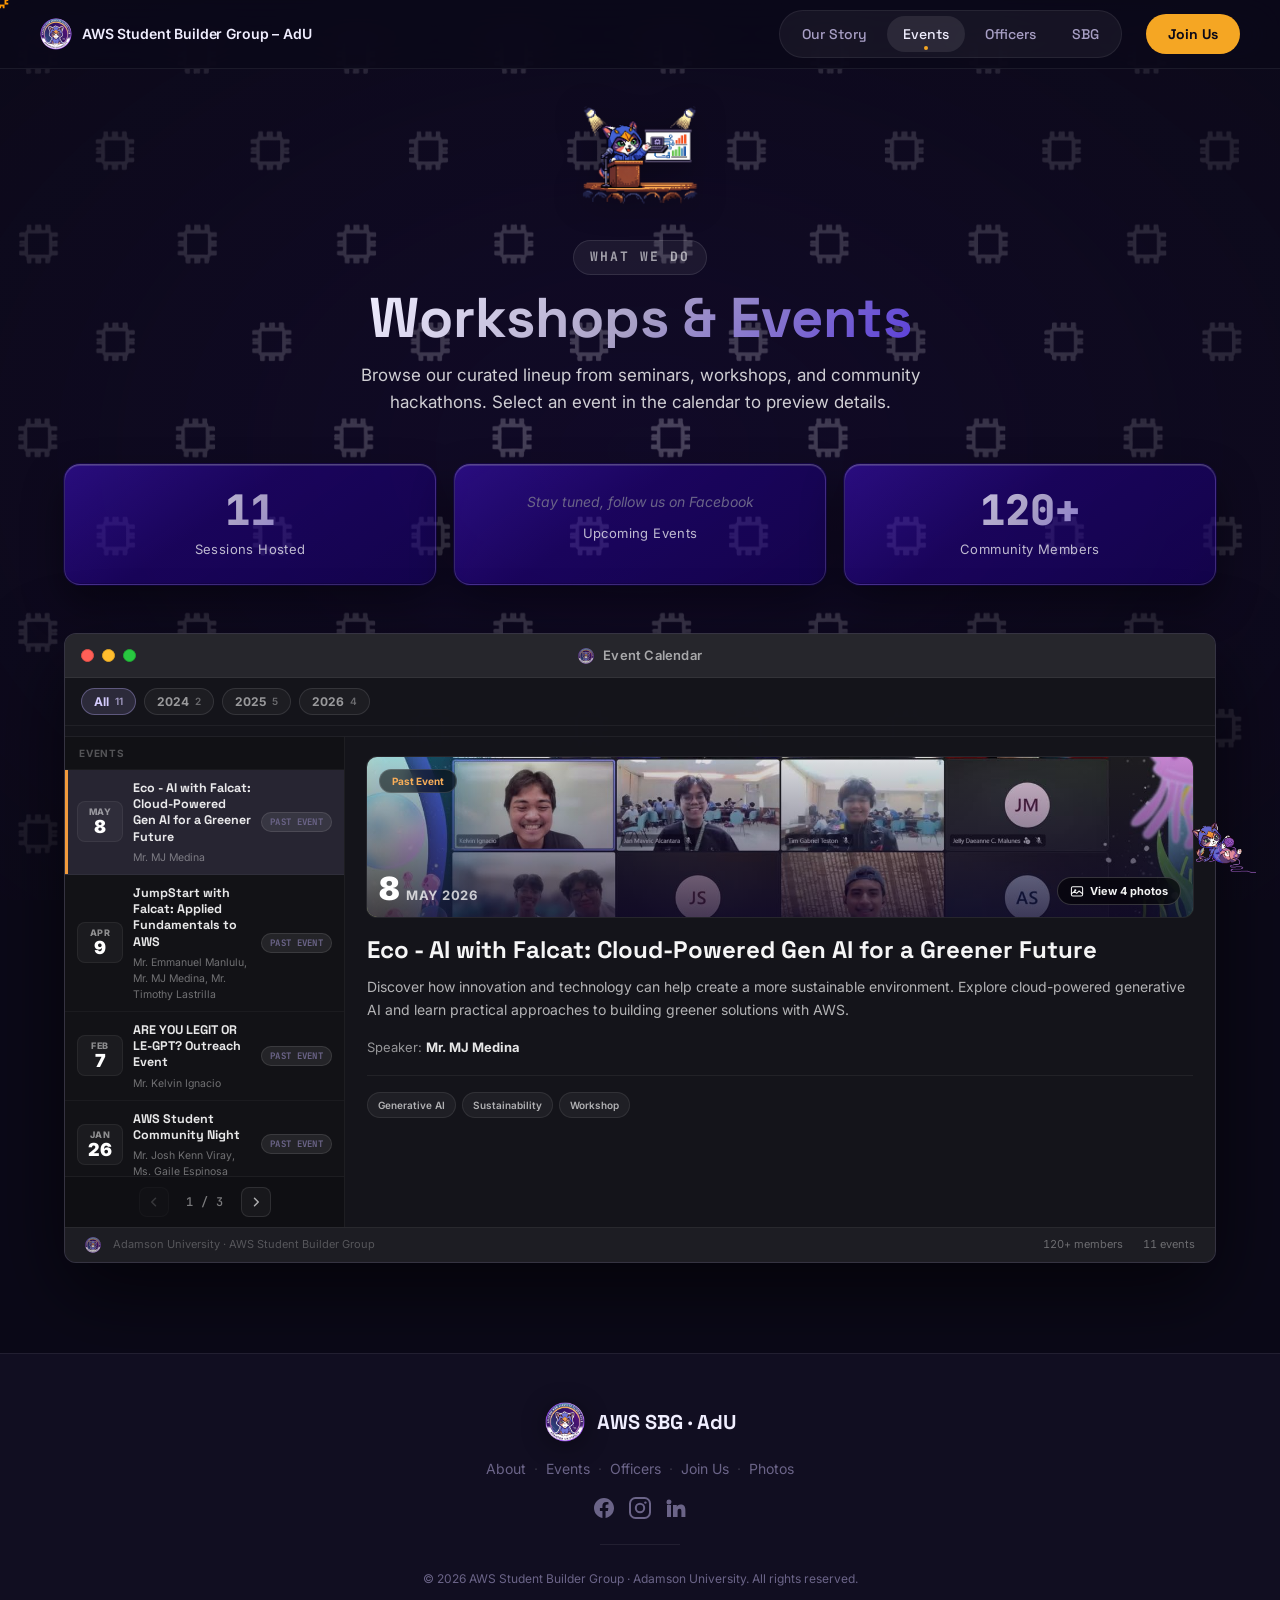
==== events.html @ aee211f9 "added carousel photos" ====
﻿<!DOCTYPE html>
<html lang="en">
<head>
    <meta charset="UTF-8" />
    <meta name="viewport" content="width=device-width, initial-scale=1.0, user-scalable=yes" />
    <title>All Events · AWS Student Builder Group · Adamson University</title>
    <link rel="icon" type="image/png" href="img/awscatlogo.png" />
    <link rel="preconnect" href="https://fonts.cdnfonts.com" crossorigin />
    <link rel="stylesheet" href="https://fonts.cdnfonts.com/css/amazon-ember" />
    <link rel="preconnect" href="https://fonts.googleapis.com" />
    <link rel="preconnect" href="https://fonts.gstatic.com" crossorigin />
    <link rel="stylesheet" href="https://fonts.googleapis.com/css2?family=Space+Grotesk:wght@400;500;600;700&family=Inter:wght@400;500;600&family=JetBrains+Mono:wght@400;500&display=swap" />

    <link rel="stylesheet" href="css/design-tokens.css" />
    <link rel="stylesheet" href="css/base.css" />
    <link rel="stylesheet" href="css/navbar.css" />
    <link rel="stylesheet" href="css/desktop-adaptive.css" />
    <link rel="stylesheet" href="css/mobile-layout.css" />
    <link rel="stylesheet" href="css/pages/events.css" />
    <link rel="stylesheet" href="css/responsive.css" />
</head>
<body>
    <div class="custom-cursor-glow" id="custom-cursor-glow" aria-hidden="true"></div>
    <div class="custom-cursor" id="custom-cursor" aria-hidden="true"></div>

    <!-- NAVBAR -->
    <header class="site-navbar" aria-label="Site navigation">
        <div class="navbar-inner">
            <a class="navbar-brand-pill" href="index.html" aria-label="Go to home page">
                <img src="img/awscatlogo.png" alt="AWS Cat Logo" class="navbar-brand-logo" fetchpriority="high" decoding="async" width="512" height="512" />
                <span class="navbar-brand-name"><span class="brand-full">AWS Student Builder Group – AdU</span><span class="brand-short">AWS SBG · AdU</span></span>
            </a>

            <div class="navbar-right">
                <nav class="navbar-nav-pill" aria-label="Main navigation">
                    <a class="navbar-link" href="org-history.html">Our Story</a>
                    <a class="navbar-link active" href="events.html">Events</a>
                    <a class="navbar-link" href="officers.html">Officers</a>
                    <a class="navbar-link" href="sbg.html">SBG</a>
                </nav>
                <a class="navbar-cta" href="join.html">Join Us</a>
            </div>

            <button class="navbar-hamburger" type="button" aria-label="Open navigation menu" aria-expanded="false">
                <span class="navbar-hamburger-line"></span>
                <span class="navbar-hamburger-line"></span>
                <span class="navbar-hamburger-line"></span>
            </button>
        </div>

        <div class="navbar-mobile-menu" aria-hidden="true">
            <nav class="navbar-mobile-links" aria-label="Mobile navigation">
                <a class="navbar-mobile-cta" href="join.html">Join Us</a>
                <a class="navbar-mobile-link" href="org-history.html">Our Story</a>
                <a class="navbar-mobile-link" href="events.html">Events</a>
                <a class="navbar-mobile-link" href="officers.html">Officers</a>
                <a class="navbar-mobile-link" href="sbg.html">SBG</a>
            </nav>
        </div>
    </header>

    <!-- PAGE CONTENT -->
    <main class="events-page">

        <header class="events-header">
            <img src="img/awscat4.png" alt="" class="page-hero-logo" loading="lazy" decoding="async" />
            <div>
                <span class="events-label">What We Do</span>
            </div>
            <h1>Workshops &amp; Events</h1>
            <p class="events-subtitle">Browse our curated lineup from seminars, workshops, and community hackathons. Select an event in the calendar to preview details.</p>
        </header>

        <div class="ev-stats">
            <div class="ev-stat">
                <div class="ev-stat-num">11</div>
                <div class="ev-stat-label">Sessions Hosted</div>
            </div>
            <div class="ev-stat ev-stat--cta">
                <a href="https://www.facebook.com/awsccadamsonuniversity" target="_blank" rel="noopener noreferrer" class="ev-stat-follow">Stay tuned, follow us on Facebook</a>
                <div class="ev-stat-label">Upcoming Events</div>
            </div>
            <div class="ev-stat">
                <div class="ev-stat-num">120+</div>
                <div class="ev-stat-label">Community Members</div>
            </div>
        </div>

        <div class="ev-finder-wrap">
            <div class="ev-finder-window">
                <div class="ev-finder-titlebar">
                    <div class="ev-finder-controls">
                        <span class="ev-finder-control red" aria-hidden="true"></span>
                        <span class="ev-finder-control yellow" aria-hidden="true"></span>
                        <span class="ev-finder-control green" aria-hidden="true"></span>
                    </div>
                    <div class="ev-finder-title">
                        <span class="ev-finder-title-icon" aria-hidden="true"></span>
                        Event Calendar
                    </div>
                    <div class="ev-finder-controls" aria-hidden="true" style="visibility:hidden">
                        <span class="ev-finder-control red"></span>
                        <span class="ev-finder-control yellow"></span>
                        <span class="ev-finder-control green"></span>
                    </div>
                </div>

                <div class="ev-finder-body">
                    <div class="ev-finder-main">
                        <div class="ev-year-strip" id="ev-year-strip" role="tablist" aria-label="Years"></div>

                        <div class="ev-month-strip" id="ev-month-strip" role="tablist" aria-label="Months"></div>

                        <div class="ev-split">
                            <div class="ev-list-panel">
                                <div class="ev-list-header">Events</div>
                                <div id="ev-list"></div>
                                <div id="ev-pagination"></div>
                            </div>
                            <div class="ev-preview-panel" id="ev-preview" aria-live="polite"></div>
                        </div>
                    </div>
                </div>

                <div class="ev-finder-footer">
                    <span><span class="ev-finder-title-icon" aria-hidden="true"></span>Adamson University · AWS Student Builder Group</span>
                    <div class="ev-finder-footer-items">
                        <span>120+ members</span>
                        <span data-finder-footer-events>11 events</span>
                    </div>
                </div>
            </div>
        </div>
    </main>

    <footer class="site-footer" aria-label="Site footer">
        <div class="site-footer-inner">
            <div class="site-footer-columns">
                <div class="site-footer-brand">
                    <img src="img/awscatlogo.png" alt="AWS Cat Logo" class="site-footer-logo" loading="lazy" decoding="async" />
                    <span class="site-footer-brand-name">AWS SBG · AdU</span>
                </div>
                <nav class="site-footer-nav" aria-label="Footer navigation">
                    <a href="index.html">About</a>
                    <span class="site-footer-nav-dot">·</span>
                    <a href="events.html">Events</a>
                    <span class="site-footer-nav-dot">·</span>
                    <a href="officers.html">Officers</a>
                    <span class="site-footer-nav-dot">·</span>
                    <a href="join.html">Join Us</a>
                    <span class="site-footer-nav-dot">·</span>
                    <a href="https://www.facebook.com/awsccadamsonuniversity/photos" target="_blank" rel="noopener noreferrer">Photos</a>
                </nav>
                <div class="site-footer-socials">
                    <a href="https://www.facebook.com/awsccadamsonuniversity" target="_blank" rel="noopener noreferrer" aria-label="Facebook">
                        <svg viewBox="0 0 24 24" width="32" height="32" fill="currentColor" aria-hidden="true"><path d="M22 12.06C22 6.5 17.52 2 12 2S2 6.5 2 12.06c0 5 3.66 9.15 8.44 9.94v-7.03H7.9v-2.9h2.54V9.85c0-2.51 1.49-3.9 3.78-3.9 1.09 0 2.24.2 2.24.2v2.46h-1.26c-1.24 0-1.63.77-1.63 1.56v1.88h2.78l-.44 2.9h-2.34V22c4.78-.79 8.44-4.94 8.44-9.94z"/></svg>
                    </a>
                    <a href="https://www.instagram.com/awscc_adu/" target="_blank" rel="noopener noreferrer" aria-label="Instagram">
                        <svg viewBox="0 0 24 24" width="32" height="32" fill="none" stroke="currentColor" stroke-width="2" aria-hidden="true"><rect x="2" y="2" width="20" height="20" rx="5.5"/><circle cx="12" cy="12" r="4.2"/><circle cx="17.4" cy="6.6" r="1.2" fill="currentColor" stroke="none"/></svg>
                    </a>
                    <a href="https://www.linkedin.com/company/aws-cloud-clubs-adamson-university/" target="_blank" rel="noopener noreferrer" aria-label="LinkedIn">
                        <svg viewBox="0 0 24 24" width="32" height="32" fill="currentColor" aria-hidden="true"><path d="M4.98 3.5a2.5 2.5 0 11-.02 5 2.5 2.5 0 01.02-5zM3 9h4v12H3zM9 9h3.8v1.64h.05c.53-1 1.83-2.06 3.77-2.06 4.03 0 4.78 2.65 4.78 6.1V21h-4v-5.3c0-1.26-.02-2.9-1.77-2.9-1.77 0-2.04 1.38-2.04 2.8V21H9z"/></svg>
                    </a>
                </div>
            </div>
            <div class="site-footer-divider"></div>
            <p class="site-footer-copy">© 2026 AWS Student Builder Group · Adamson University. All rights reserved.</p>
        </div>
    </footer>

    <img src="img/awscat1.png" alt="AWS Cat Sticker" class="sticker" loading="lazy" decoding="async" />

    <div class="ev-gallery-modal" id="ev-gallery-modal" hidden aria-hidden="true" role="dialog" aria-modal="true" aria-labelledby="ev-gallery-modal-title">
        <div class="ev-gallery-backdrop" data-ev-gallery-close></div>
        <div class="ev-gallery-inner">
            <button type="button" class="ev-gallery-back" data-ev-gallery-close>
                <span class="arrow">←</span>
                Back to events
            </button>
            <div class="ev-gallery-window">
                <div class="ev-finder-titlebar ev-gallery-titlebar">
                    <div class="ev-finder-controls">
                        <button type="button" class="ev-finder-control red" data-ev-gallery-close aria-label="Close gallery"></button>
                        <span class="ev-finder-control yellow" aria-hidden="true"></span>
                        <span class="ev-finder-control green" aria-hidden="true"></span>
                    </div>
                    <div class="ev-finder-title" id="ev-gallery-modal-title">
                        <span class="ev-finder-title-icon" aria-hidden="true"></span>
                        Event Gallery
                    </div>
                    <div class="ev-gallery-titlebar-spacer" aria-hidden="true"></div>
                </div>
                <div class="ev-gallery-body">
                    <div class="ev-gallery-view">
                        <img id="ev-gallery-image" src="" alt="" />
                        <span class="ev-gallery-counter" id="ev-gallery-counter" aria-live="polite">1 / 4</span>
                    </div>
                    <div class="ev-gallery-bar" aria-label="Event photo gallery">
                        <button type="button" class="ev-gallery-btn ev-gallery-prev" aria-label="Previous image">
                            <svg viewBox="0 0 16 16" aria-hidden="true"><path d="M10 3L5 8l5 5" fill="none" stroke="currentColor" stroke-width="1.8" stroke-linecap="round" stroke-linejoin="round"/></svg>
                        </button>
                        <div class="ev-gallery-thumbs" id="ev-gallery-thumbs"></div>
                        <button type="button" class="ev-gallery-btn ev-gallery-next" aria-label="Next image">
                            <svg viewBox="0 0 16 16" aria-hidden="true"><path d="M6 3l5 5-5 5" fill="none" stroke="currentColor" stroke-width="1.8" stroke-linecap="round" stroke-linejoin="round"/></svg>
                        </button>
                    </div>
                </div>
                <div class="ev-finder-footer ev-gallery-footer">
                    <span><span class="ev-finder-title-icon" aria-hidden="true"></span>Adamson University · AWS Student Builder Group</span>
                    <div class="ev-finder-footer-items">
                        <span>120+ members</span>
                        <span data-finder-footer-events>11 events</span>
                    </div>
                </div>
            </div>
        </div>
    </div>

    <script src="js/navbar.js" defer></script>
    <script src="js/custom-cursor.js" defer></script>
    <script src="js/events-data.js" defer></script>
    <script src="js/pages/events.js" defer></script>
    <script src="js/footer-socials.js" defer></script>
</body>
</html>
---- css/design-tokens.css ----
/* ============================================================
   AWS SBG AdU — Design Tokens (v2)
   All visual decisions flow from these variables.
   No ad-hoc values anywhere in the codebase.
   ============================================================ */

:root {
    /* Colors */
    --color-bg-deep: #0B0918;
    --color-bg-dark: #110E21;
    --color-bg-surface: #1A1535;
    --color-bg-elevated: #241D45;
    --color-brand-purple: #5B3FD9;
    --color-accent-orange: #F5A623;
    --color-accent-glow: rgba(91, 63, 217, 0.15);
    --color-text-primary: #F0EEFF;
    --color-text-secondary: #A89FC5;
    --color-text-muted: #6B6488;
    --color-border-subtle: rgba(255, 255, 255, 0.07);
    --color-border-active: rgba(255, 255, 255, 0.15);

    /* Typography */
    --font-display: 'Space Grotesk', sans-serif;
    --font-body: 'Inter', sans-serif;
    --font-mono: 'JetBrains Mono', monospace;

    /* Type scale */
    --text-xs: clamp(11px, 1vw, 12px);
    --text-sm: clamp(13px, 1.2vw, 14px);
    --text-base: clamp(14px, 1.5vw, 16px);
    --text-lg: clamp(16px, 2vw, 20px);
    --text-xl: clamp(20px, 2.5vw, 28px);
    --text-2xl: clamp(28px, 3.5vw, 40px);
    --text-3xl: clamp(36px, 4.5vw, 56px);
    --text-hero: clamp(32px, 5vw, 64px);

    /* Spacing (4px base) */
    --space-xs: 4px;
    --space-sm: 8px;
    --space-md: 16px;
    --space-lg: 24px;
    --space-xl: 40px;
    --space-2xl: 64px;
    --space-3xl: 96px;

    /* Border radius */
    --radius-sm: 8px;
    --radius-md: 12px;
    --radius-lg: 20px;
    --radius-pill: 999px;

    /* Legacy compatibility aliases */
    --bg-gradient: linear-gradient(180deg, #0B0918 0%, #110E21 40%, #0B0918 100%);
    --accent-gradient: linear-gradient(135deg, #F0EEFF 0%, #A89FC5 50%, #5B3FD9 100%);
    --aws-orange: #F5A623;
    --aws-orange-hover: #FFB83F;
    --font-sans: var(--font-body);
    --font-heading: var(--font-display);

    /* Layout */
    --page-padding: clamp(20px, 5vw, 80px);
    --content-max: 1400px;
    --ui-scale: 1;

    /* Section padding */
    --section-pad-v: var(--space-3xl);
    --section-pad-h: 80px;
}

@media (max-width: 1024px) {
    :root {
        --section-pad-v: var(--space-2xl);
        --section-pad-h: 40px;
        --ui-scale: 1;
    }
}

@media (max-width: 767px) {
    :root {
        --section-pad-v: 48px;
        --section-pad-h: 20px;
    }
}
---- css/base.css ----
/* ============================================================
   AWS SBG AdU — Base styles & shared chrome (all pages)
   Font loaded via <link> in HTML (non-blocking).
   ============================================================ */

*, *::before, *::after {
    margin: 0;
    padding: 0;
    box-sizing: border-box;
}

html {
    min-height: 100%;
    background: var(--bg-gradient);
    background-repeat: no-repeat;
}

body {
    font-family: var(--font-sans);
    color: #ffffff;
    background: transparent;
    position: relative;
    min-height: 100vh;
    font-size: var(--text-base);
    line-height: 1.5;
}

/* Custom cursor */
body.custom-cursor-active,
body.custom-cursor-active * {
    cursor: none !important;
}

.custom-cursor-glow {
    position: fixed;
    top: 0;
    left: 0;
    width: calc(34px * var(--ui-scale));
    height: calc(34px * var(--ui-scale));
    pointer-events: none;
    z-index: 99998;
    border-radius: 50%;
    background: radial-gradient(circle, var(--glow-light) 0%, var(--glow-purple) 40%, var(--glow-deep) 62%, transparent 70%);
    filter: blur(6px);
    opacity: 0.8;
    transform: translate(-50%, -50%);
    will-change: transform;
}

.custom-cursor {
    position: fixed;
    top: 0;
    left: 0;
    width: calc(20px * var(--ui-scale));
    height: calc(20px * var(--ui-scale));
    pointer-events: none;
    z-index: 99999;
    background: url("../img/cursor.png") center / contain no-repeat;
    transform: translate(-50%, -50%);
    will-change: transform;
}

@media (pointer: coarse) and (hover: none) {
    .custom-cursor,
    .custom-cursor-glow {
        display: none;
    }
}

/* Phones, tablets (incl. iPad): no hero card cursor-tilt */
@media (hover: none), (pointer: coarse) {
    .home-page #section1-tilt-card {
        transform: none !important;
        transition: none !important;
    }
}

.touch-primary-device .home-page #section1-tilt-card {
    transform: none !important;
    transition: none !important;
}

@media (prefers-reduced-motion: reduce) {
    .home-page #section1-tilt-card {
        transform: none !important;
        transition: none !important;
    }
}

/* Shared animations */
@keyframes fadeInUp {
    from { opacity: 0; transform: translateY(30px); }
    to { opacity: 1; transform: translateY(0); }
}

@keyframes float {
    0%, 100% { transform: translateY(0); }
    50% { transform: translateY(-15px); }
}

@keyframes pulseGlow {
    0%, 100% {
        box-shadow: 0 30px 80px rgba(0, 0, 0, 0.6), 0 0 0 1px rgba(255, 255, 255, 0.05) inset, 0 0 20px rgba(187, 175, 253, 0.08);
    }
    50% {
        box-shadow: 0 30px 80px rgba(0, 0, 0, 0.6), 0 0 0 1px rgba(255, 255, 255, 0.05) inset, 0 0 40px rgba(187, 175, 253, 0.15);
    }
}

.sticker {
    position: fixed;
    bottom: calc(30px * var(--ui-scale));
    right: calc(30px * var(--ui-scale));
    width: calc(120px * var(--ui-scale));
    height: auto;
    z-index: 999;
    animation: float 3s ease-in-out infinite;
    pointer-events: none;
}

/* ============================================================
   Header — now handled by css/navbar.css
   Legacy class kept for subpage back-button offset.
   ============================================================ */
.site-header {
    display: none;
}

/* Subpage shared patterns */
.page-back,
.events-back {
    display: inline-flex;
    align-items: center;
    gap: 8px;
    color: rgba(255, 255, 255, 0.7);
    text-decoration: none;
    font-size: var(--text-sm);
    font-weight: 600;
    padding: calc(8px * var(--ui-scale)) calc(18px * var(--ui-scale));
    border-radius: 100px;
    border: 1px solid rgba(255, 255, 255, 0.15);
    background: rgba(255, 255, 255, 0.06);
    backdrop-filter: blur(16px);
    -webkit-backdrop-filter: blur(16px);
    transition: transform 0.25s ease, background 0.25s ease, border-color 0.25s ease;
    margin-bottom: calc(28px * var(--ui-scale));
}

.page-back:hover,
.events-back:hover {
    background: rgba(255, 255, 255, 0.14);
    border-color: rgba(255, 255, 255, 0.4);
    transform: translateY(-2px);
}

.page-back .arrow,
.events-back .arrow {
    transition: transform 0.25s ease;
}

.page-back:hover .arrow,
.events-back:hover .arrow {
    transform: translateX(-4px);
}

.page-label {
    display: inline-block;
    font-size: var(--text-xs);
    font-weight: 700;
    letter-spacing: 2px;
    text-transform: uppercase;
    color: rgba(255, 255, 255, 0.6);
    margin-bottom: var(--space-md);
    padding: 6px 16px;
    background: rgba(255, 255, 255, 0.06);
    border-radius: 100px;
    border: 1px solid rgba(255, 255, 255, 0.1);
}

.join-page,
.sbg-page,
.events-page,
.of-page,
.oh-page {
    position: relative;
    z-index: 1;
    padding: calc(40px * var(--ui-scale)) var(--page-padding) calc(40px * var(--ui-scale));
}

.join-hero,
.sbg-hero,
.events-header,
.of-hero,
.oh-hero {
    text-align: center;
    margin-bottom: calc(40px * var(--ui-scale));
    animation: fadeInUp 0.8s ease-out both;
    display: flex;
    flex-direction: column;
    align-items: center;
}

.page-hero-logo {
    width: calc(160px * var(--ui-scale));
    height: calc(160px * var(--ui-scale));
    border-radius: calc(28px * var(--ui-scale));
    object-fit: contain;
    filter: drop-shadow(0 8px 28px rgba(0, 0, 0, 0.5));
    margin: 0 auto calc(28px * var(--ui-scale));
    display: block;
}

.page-hero-logo--flat {
    border-radius: 0;
}

.join-hero h1,
.sbg-hero h1,
.events-header h1,
.of-hero h1,
.oh-hero h1 {
    font-size: var(--text-hero);
    font-weight: 800;
    line-height: 1.04;
    margin-bottom: var(--space-md);
    background: var(--accent-gradient);
    -webkit-background-clip: text;
    -webkit-text-fill-color: transparent;
    background-clip: text;
}

.join-hero p,
.sbg-hero p,
.events-header p,
.events-subtitle,
.of-hero p,
.oh-hero p {
    font-size: var(--text-subtitle);
    color: rgba(255, 255, 255, 0.8);
    line-height: 1.7;
    max-width: 680px;
    margin: 0 auto;
    text-align: center;
}

/* Site footer */
.site-footer {
    width: 100%;
    padding: 0;
    display: flex;
    flex-direction: column;
    align-items: stretch;
    position: relative;
    z-index: 2;
    isolation: isolate;
}

.site-footer-card {
    position: relative;
    width: 100%;
    background: #000000;
    border-top: 1px solid rgba(255, 255, 255, 0.1);
    box-shadow: none;
}

.site-footer-card::before {
    display: none;
}

.site-footer-main {
    position: relative;
    z-index: 1;
    width: 100%;
    max-width: var(--content-max);
    margin: 0 auto;
    padding: calc(48px * var(--ui-scale)) var(--page-padding) calc(32px * var(--ui-scale));
    text-align: center;
    display: flex;
    flex-direction: column;
    align-items: center;
    gap: calc(18px * var(--ui-scale));
}

.site-footer-logo-row {
    display: flex;
    align-items: center;
    gap: calc(16px * var(--ui-scale));
}

.site-footer-logo {
    width: calc(56px * var(--ui-scale));
    height: calc(56px * var(--ui-scale));
    border-radius: 12px;
    object-fit: contain;
    filter: drop-shadow(0 4px 12px rgba(0, 0, 0, 0.4));
    flex-shrink: 0;
}

.site-footer-titles {
    display: flex;
    flex-direction: column;
    align-items: flex-start;
    line-height: 1.15;
}

.site-footer-title {
    font-size: var(--text-xl);
    font-weight: 800;
    background: var(--accent-gradient);
    -webkit-background-clip: text;
    -webkit-text-fill-color: transparent;
    background-clip: text;
}

.site-footer-subtitle {
    font-size: var(--text-sm);
    font-weight: 600;
    color: rgba(255, 255, 255, 0.65);
    letter-spacing: 0.5px;
}

.site-footer-desc {
    max-width: 540px;
    margin: 0;
    font-size: var(--text-md);
    line-height: 1.7;
    color: rgba(255, 255, 255, 0.8);
}

.site-footer-socials {
    display: flex;
    gap: calc(14px * var(--ui-scale));
    margin-top: 4px;
}

.site-footer-social {
    width: calc(46px * var(--ui-scale));
    height: calc(46px * var(--ui-scale));
    border-radius: 50%;
    display: inline-flex;
    align-items: center;
    justify-content: center;
    color: #fff;
    background: var(--aws-orange);
    border: 1px solid rgba(242, 155, 60, 0.6);
    box-shadow: 0 6px 18px rgba(242, 155, 60, 0.3);
    transition: transform 0.25s ease, background 0.25s ease, box-shadow 0.25s ease;
    text-decoration: none;
}

button.site-footer-social {
    appearance: none;
    -webkit-appearance: none;
    font: inherit;
    cursor: pointer;
    padding: 0;
    margin: 0;
}

.site-footer-social:hover {
    transform: translateY(-3px);
    background: var(--aws-orange-hover);
    box-shadow: 0 0 22px rgba(242, 155, 60, 0.55);
}

.site-footer-social svg {
    width: calc(20px * var(--ui-scale));
    height: calc(20px * var(--ui-scale));
    display: block;
}

.site-footer-bottom {
    position: relative;
    z-index: 1;
    padding: calc(16px * var(--ui-scale)) var(--page-padding) calc(20px * var(--ui-scale));
    text-align: center;
    font-size: var(--text-xs);
    letter-spacing: 0.2px;
    color: rgba(255, 255, 255, 0.55);
    background: #000000;
}

.footer-copy-toast {
    position: fixed;
    bottom: calc(28px + env(safe-area-inset-bottom));
    left: 50%;
    z-index: 10010;
    transform: translateX(-50%) translateY(10px);
    padding: 12px 20px;
    border-radius: 12px;
    background: linear-gradient(180deg, rgba(38, 32, 58, 0.96) 0%, rgba(22, 16, 38, 0.96) 100%);
    backdrop-filter: blur(24px) saturate(180%);
    -webkit-backdrop-filter: blur(24px) saturate(180%);
    border: 1px solid rgba(255, 255, 255, 0.14);
    box-shadow: 0 16px 40px rgba(0, 0, 0, 0.45);
    color: #ffffff;
    font-size: var(--text-sm);
    font-weight: 600;
    letter-spacing: -0.01em;
    white-space: nowrap;
    opacity: 0;
    pointer-events: none;
    transition: opacity 0.24s ease, transform 0.24s cubic-bezier(0.25, 1, 0.5, 1);
}

.footer-copy-toast.is-visible {
    opacity: 1;
    transform: translateX(-50%) translateY(0);
}

/* Finder window footer — branding + community stats (one line) */
[class$="-finder-footer"],
.section3-footer {
    padding: 8px 20px;
    border-top: 1px solid rgba(255, 255, 255, 0.05);
    display: flex;
    flex-direction: row;
    align-items: center;
    justify-content: space-between;
    gap: 12px;
    flex-shrink: 0;
    flex-wrap: nowrap;
    font-size: 11px;
    color: rgba(255, 255, 255, 0.25);
    background: rgba(30, 30, 35, 0.9);
    min-height: 32px;
    font-family: var(--font-sans);
}

[class$="-finder-footer"] > span,
.section3-footer > span {
    display: flex;
    align-items: center;
    gap: 6px;
    flex-shrink: 1;
    min-width: 0;
}

[class$="-finder-footer-items"],
.section3-footer-items {
    display: flex;
    flex-wrap: nowrap;
    align-items: center;
    justify-content: flex-end;
    gap: 20px;
    flex-shrink: 0;
}

[class$="-finder-footer-items"] span,
.section3-footer-items span {
    display: inline-flex;
    align-items: center;
    white-space: nowrap;
    color: rgba(255, 255, 255, 0.35);
    font-variant-numeric: tabular-nums;
}
---- css/navbar.css ----
/* ============================================================
   AWS SBG AdU — Navbar v3
   Pill-based sticky bar. Brand pill left, nav pill + CTA right.
   Responsive: tablet hides nav pill, mobile hides CTA too.
   ============================================================ */

/* ---------- Base bar ---------- */
.site-navbar {
    position: fixed;
    top: 0;
    left: 0;
    right: 0;
    z-index: 100;
    background: rgba(11, 9, 24, 0.88);
    backdrop-filter: blur(20px) saturate(150%);
    -webkit-backdrop-filter: blur(20px) saturate(150%);
    border-bottom: 1px solid var(--color-border-subtle);
}

/* Homepage: same fixed behavior */
.home-page .site-navbar {
    position: fixed;
}

.navbar-inner {
    display: flex;
    align-items: center;
    justify-content: space-between;
    padding: 10px 40px;
    max-width: 1400px;
    margin: 0 auto;
}

/* ---------- LEFT: Brand (clean, no pill) ---------- */
.navbar-brand-pill {
    display: flex;
    align-items: center;
    gap: 10px;
    padding: 0;
    background: none;
    border: none;
    border-radius: 0;
    text-decoration: none;
    color: var(--color-text-primary);
    flex-shrink: 0;
    transition: opacity 0.2s ease;
}

.navbar-brand-pill:hover {
    opacity: 0.8;
}

.navbar-brand-logo {
    width: 32px;
    height: 32px;
    border-radius: 50%;
    object-fit: cover;
    flex-shrink: 0;
}

.navbar-brand-name {
    font-family: var(--font-display);
    font-size: var(--text-sm);
    font-weight: 600;
    color: var(--color-text-primary);
    white-space: nowrap;
    letter-spacing: -0.01em;
}

/* Short brand name — hidden by default, shown on tablet */
.navbar-brand-name .brand-short {
    display: none;
}
.navbar-brand-name .brand-full {
    display: inline;
}

/* ---------- RIGHT: Nav group ---------- */
.navbar-right {
    display: flex;
    align-items: center;
    gap: 12px;
}

/* Nav links pill container */
.navbar-nav-pill {
    display: flex;
    align-items: center;
    gap: 4px;
    padding: 5px 6px;
    background: rgba(255, 255, 255, 0.05);
    border: 1px solid var(--color-border-subtle);
    border-radius: var(--radius-pill);
}

/* Link wrappers */
.navbar-link-wrap {
    position: relative;
    display: flex;
    align-items: center;
}

.navbar-link {
    font-family: var(--font-display);
    font-size: var(--text-sm);
    font-weight: 500;
    color: var(--color-text-secondary);
    text-decoration: none;
    padding: 7px 16px;
    border-radius: var(--radius-pill);
    position: relative;
    transition: color 0.2s ease, background 0.2s ease;
    white-space: nowrap;
}

.navbar-link:hover {
    color: var(--color-text-primary);
}

/* Active state */
.navbar-link.active {
    color: var(--color-text-primary);
    background: rgba(255, 255, 255, 0.09);
}

.navbar-link.active::after {
    content: '';
    position: absolute;
    bottom: 2px;
    left: 50%;
    transform: translateX(-50%);
    width: 4px;
    height: 4px;
    border-radius: 50%;
    background: var(--color-accent-orange);
}

/* ---------- CTA: Join Us ---------- */
.navbar-cta {
    font-family: var(--font-display);
    font-size: var(--text-sm);
    font-weight: 700;
    color: #0B0918;
    background: var(--color-accent-orange);
    padding: 9px 22px;
    border-radius: var(--radius-pill);
    text-decoration: none;
    white-space: nowrap;
    margin-left: 12px;
    transition: background 0.2s ease, transform 0.2s ease;
}

.navbar-cta:hover {
    background: #FFB83F;
    transform: scale(1.02);
}

.navbar-cta:active {
    transform: scale(0.98);
}

/* ---------- Dropdown menus ---------- */
.navbar-dropdown {
    position: absolute;
    top: calc(100% + 12px);
    left: 50%;
    transform: translateX(-50%) translateY(-6px) scale(0.96);
    transform-origin: top center;
    min-width: 180px;
    padding: 8px;
    background: rgba(15, 12, 30, 0.97);
    border: 1px solid var(--color-border-subtle);
    border-radius: var(--radius-md);
    box-shadow: 0 16px 40px rgba(0, 0, 0, 0.5);
    opacity: 0;
    pointer-events: none;
    transition: opacity 0.2s ease, transform 0.2s ease;
    z-index: 200;
}

.navbar-link-wrap:hover .navbar-dropdown,
.navbar-link-wrap.open .navbar-dropdown {
    opacity: 1;
    pointer-events: auto;
    transform: translateX(-50%) translateY(0) scale(1);
}

.navbar-dropdown-item {
    display: block;
    padding: 10px 14px;
    border-radius: var(--radius-sm);
    color: var(--color-text-secondary);
    font-family: var(--font-body);
    font-size: var(--text-sm);
    font-weight: 500;
    text-decoration: none;
    transition: background 0.2s ease, color 0.2s ease;
}

.navbar-dropdown-item:hover {
    background: var(--color-bg-elevated);
    color: var(--color-text-primary);
}

.navbar-dropdown-item.primary {
    color: var(--color-text-primary);
    font-weight: 600;
}

.navbar-dropdown-divider {
    height: 1px;
    margin: 4px 8px;
    background: var(--color-border-subtle);
}

/* ---------- Hamburger ---------- */
.navbar-hamburger {
    display: none;
    flex-direction: column;
    justify-content: center;
    align-items: center;
    gap: 4px;
    width: 44px;
    height: 44px;
    padding: 0;
    border: none;
    border-radius: var(--radius-sm);
    background: transparent;
    cursor: pointer;
    -webkit-tap-highlight-color: transparent;
    transition: background 0.2s ease;
}

.navbar-hamburger:hover {
    background: rgba(255, 255, 255, 0.06);
}

.navbar-hamburger-line {
    display: block;
    width: 20px;
    height: 2px;
    background: var(--color-text-primary);
    border-radius: 2px;
    transition: transform 0.3s ease, opacity 0.3s ease;
}

.navbar-hamburger[aria-expanded="true"] .navbar-hamburger-line:nth-child(1) {
    transform: translateY(6px) rotate(45deg);
}
.navbar-hamburger[aria-expanded="true"] .navbar-hamburger-line:nth-child(2) {
    opacity: 0;
}
.navbar-hamburger[aria-expanded="true"] .navbar-hamburger-line:nth-child(3) {
    transform: translateY(-6px) rotate(-45deg);
}

/* ---------- Mobile menu (dropdown panel) ---------- */
.navbar-mobile-menu {
    display: none;
    flex-direction: column;
    padding: 0;
    max-height: 0;
    overflow: hidden;
    transition: max-height 0.35s cubic-bezier(0.25, 1, 0.5, 1), padding 0.35s ease;
    visibility: hidden;
}

.navbar-mobile-menu.is-open {
    max-height: 500px;
    padding: 16px 24px;
    visibility: visible;
}

.navbar-mobile-links {
    display: flex;
    flex-direction: column;
    gap: 0;
}

.navbar-mobile-link {
    font-family: var(--font-display);
    font-size: var(--text-base);
    font-weight: 500;
    color: var(--color-text-secondary);
    text-decoration: none;
    padding: 0 16px;
    min-height: 48px;
    display: flex;
    align-items: center;
    border-bottom: 1px solid var(--color-border-subtle);
    transition: color 0.2s ease, background 0.2s ease;
}

.navbar-mobile-link:last-of-type {
    border-bottom: none;
}

.navbar-mobile-link:hover,
.navbar-mobile-link:active {
    background: var(--color-bg-elevated);
    color: var(--color-text-primary);
}

.navbar-mobile-cta {
    font-family: var(--font-display);
    font-size: var(--text-base);
    font-weight: 700;
    color: #0B0918;
    background: var(--color-accent-orange);
    text-align: center;
    padding: 14px 20px;
    border-radius: var(--radius-sm);
    text-decoration: none;
    margin-bottom: 8px;
    transition: background 0.2s ease;
    min-height: 48px;
    display: flex;
    align-items: center;
    justify-content: center;
}

.navbar-mobile-cta:hover {
    background: #FFB83F;
}

/* ═══════════════════════════════════════
   TABLET (768px – 1024px)
   ═══════════════════════════════════════ */
@media (min-width: 768px) and (max-width: 1024px) {
    .navbar-inner {
        padding: 10px 24px;
    }

    /* Brand: short name */
    .navbar-brand-name .brand-full {
        display: none;
    }
    .navbar-brand-name .brand-short {
        display: inline;
    }

    /* Hide nav pill */
    .navbar-nav-pill {
        display: none;
    }

    /* Show hamburger */
    .navbar-hamburger {
        display: flex;
    }

    /* Keep Join Us visible */
    .navbar-cta {
        margin-left: 0;
    }

    /* Show mobile menu */
    .navbar-mobile-menu {
        display: flex;
        background: rgba(11, 9, 24, 0.98);
    }
}

/* ═══════════════════════════════════════
   MOBILE (<768px)
   ═══════════════════════════════════════ */
@media (max-width: 767px) {
    .navbar-inner {
        padding: 10px 20px;
    }

    /* Brand: short name */
    .navbar-brand-name .brand-full {
        display: none;
    }
    .navbar-brand-name .brand-short {
        display: inline;
    }
    .navbar-brand-name {
        font-size: 12px;
    }

    /* Hide nav pill and CTA */
    .navbar-nav-pill {
        display: none;
    }
    .navbar-cta {
        display: none;
    }

    /* Hamburger only */
    .navbar-hamburger {
        display: flex;
    }

    /* Mobile menu with Join Us as first item */
    .navbar-mobile-menu {
        display: flex;
        background: rgba(11, 9, 24, 0.98);
    }

    .navbar-mobile-cta {
        order: -1;
        width: 100%;
    }
}
---- css/desktop-adaptive.css ----
/* ============================================================
   AWS SBG AdU — Desktop & tablet adaptive layout
   ============================================================ */

/* Tablet */
@media (max-width: 1024px) {
    .join-page,
    .sbg-page,
    .events-page,
    .of-page,
    .oh-page {
        padding-top: calc(32px * var(--ui-scale));
    }
}

/* Home — index horizontal sections */
@media (max-width: 1024px) {
    .page-section {
        padding-left: var(--page-padding);
        padding-right: var(--page-padding);
    }

    .top-bar {
        left: var(--page-padding);
    }

    .section2 {
        padding: calc(56px * var(--ui-scale)) var(--page-padding) calc(16px * var(--ui-scale));
    }

    .section3-stage {
        padding: calc(60px * var(--ui-scale)) var(--page-padding) calc(30px * var(--ui-scale));
    }
}

@media (min-width: 1025px) {
    /* Scale index hero typography */
    .section1-content h1 {
        font-size: calc(var(--text-hero) * var(--ui-scale));
    }

    .section1-content p {
        font-size: calc(var(--text-subtitle) * var(--ui-scale));
    }

    .section3-stat-number {
        font-size: calc(36px * var(--ui-scale));
    }

    .section3-stat-label {
        font-size: calc(var(--text-sm) * var(--ui-scale));
    }

    /* Finder windows scale down on smaller desktops */
    .ev-finder-window,
    .oh-finder-window,
    .sbg-finder-window,
    .of-finder-window,
    .jf-finder-window,
    .section3-window {
        font-size: calc(14px * var(--ui-scale));
    }
}

/* Short viewports — keep home sections visible */
@media (max-height: 800px) and (min-width: 1025px) {
    .section2 {
        justify-content: flex-start;
        padding-top: calc(84px * var(--ui-scale));
        padding-bottom: calc(28px * var(--ui-scale));
        gap: calc(10px * var(--ui-scale));
    }

    .home-page .section2-header .section2-subtitle {
        margin-bottom: clamp(6px, 0.8vh, 12px);
    }

    .home-page .section2-events-grid {
        margin-top: clamp(24px, 3vh, 44px);
        gap: clamp(8px, 1vw, 12px);
    }

    .home-page .section2-event-card-image {
        flex: 1 1 auto;
        min-height: clamp(92px, 16vh, 155px);
        height: auto;
    }

    .home-page .section2-event-card-content {
        padding: clamp(8px, 0.9vh, 12px);
    }

    .home-page .section2-view-all-card {
        padding: clamp(8px, 1vh, 14px) clamp(10px, 1vw, 14px);
    }

    .home-page .section2-header h2 {
        font-size: clamp(1.375rem, 1rem + 1.6vw, 2rem);
    }

    .home-page .section2-header .section2-subtitle {
        font-size: clamp(0.75rem, 0.7rem + 0.25vw, 0.875rem);
    }

    .home-page .section2-event-card-title {
        font-size: clamp(0.8125rem, 0.74rem + 0.3vw, 0.9375rem);
    }

    .home-page .section2-event-card-desc {
        font-size: clamp(0.6875rem, 0.64rem + 0.2vw, 0.75rem);
    }
}

@media (max-height: 700px) and (min-width: 1025px) {
    .section1-content h1 {
        font-size: calc(clamp(1.5rem, 3vw, 2rem) * var(--ui-scale));
        margin-bottom: calc(12px * var(--ui-scale));
    }

    .home-page .section2-header h2 {
        font-size: clamp(1.25rem, 0.9rem + 1.4vw, 1.75rem);
    }

    .home-page .section2-header .section2-subtitle {
        font-size: clamp(0.6875rem, 0.64rem + 0.2vw, 0.8125rem);
    }

    .home-page .section2-event-card-title {
        font-size: clamp(0.75rem, 0.68rem + 0.25vw, 0.875rem);
    }

    .home-page .section2-event-card-desc {
        font-size: clamp(0.625rem, 0.58rem + 0.18vw, 0.6875rem);
    }

    .home-page .section2-event-card-speaker,
    .home-page .section2-event-card-link {
        font-size: clamp(0.625rem, 0.58rem + 0.15vw, 0.6875rem);
    }

    .home-page .section2-event-card-image {
        flex: 1 1 auto;
        min-height: clamp(76px, 13vh, 120px);
        height: auto;
    }

    .home-page .section2-view-all-card {
        padding: clamp(6px, 0.8vh, 10px) clamp(8px, 0.9vw, 12px);
    }

    .home-page .section2-view-all-card-btn {
        min-width: clamp(150px, 14vw, 170px);
        height: clamp(48px, 5.2vh, 56px);
        padding: clamp(12px, 1.2vh, 16px) clamp(24px, 2.5vw, 32px);
        font-size: clamp(0.875rem, 0.8rem + 0.2vw, 1rem);
        margin-top: clamp(14px, 1.8vh, 22px);
    }
}

/* Container-based card behavior */
.ev-preview-panel,
.section2-event-card,
.of-card,
.ev-stat,
.oh-stat {
    container-type: inline-size;
}

@container (max-width: 320px) {
    .section2-event-card-footer {
        flex-wrap: nowrap;
        justify-content: space-between;
        align-items: center;
    }

    .section2-event-card-speaker {
        font-size: 10px;
    }

    .section2-event-card-link {
        font-size: 11px;
    }
}

/* Prevent horizontal overflow on all pages */
html,
body {
    overflow-x: hidden;
}

body:not(.home-page) {
    overflow-x: hidden;
    overflow-y: auto;
}

/* Mobile menu elements never show on desktop/tablet */
@media (min-width: 1025px) and (hover: hover) and (pointer: fine) {
    .mnav-toggle,
    .mnav-sheet,
    .mnav-backdrop {
        display: none !important;
    }
}

/* Laptops & desktops: always run the Section 1 moving carousel */
@media (min-width: 1025px) {
    .home-page .section1-carousel-track {
        display: flex !important;
        animation: slideCarousel 6.5s linear infinite !important;
        animation-play-state: running !important;
        width: auto;
    }

    .home-page .section1-carousel-track {
        will-change: transform;
    }

    .home-page .section1-carousel-window {
        overflow: hidden;
        padding: 0 clamp(20px, 2.5vw, 38px);
    }

    .home-page .section1-carousel-slide {
        display: block !important;
        flex: 0 0 65%;
        min-width: min(400px, 38vw);
    }

    .home-page .section1-carousel-slide:first-child,
    .home-page .section1-carousel-slide:nth-child(4) {
        opacity: 0.5;
    }
}

/* ============================================================
   Section 1 hero — keep clear of the fixed nav and scale with
   viewport height so it never clashes on smaller laptops
   (e.g. Dell 7420 at 100%/125%).
   ============================================================ */
@media (min-width: 1025px) {
    .home-page .page-section.section1 {
        align-items: stretch;
        justify-content: flex-start;
        padding-top: clamp(112px, 13vh, 148px);
        padding-bottom: clamp(48px, 7vh, 80px);
        padding-left: clamp(48px, 5vw, 88px);
        padding-right: clamp(48px, 5vw, 88px);
        gap: clamp(20px, 3.5vw, 56px);
        box-sizing: border-box;
    }

    .home-page .section1-content {
        flex: 0 1 clamp(280px, 32vw, 520px);
        min-width: 0;
        max-width: clamp(300px, 32vw, 520px);
        text-align: left;
        align-self: center;
    }

    .home-page .section1-hero-logo {
        width: clamp(96px, 9vmin, 140px);
        height: clamp(96px, 9vmin, 140px);
        margin-bottom: clamp(16px, 2.5vh, 28px);
    }

    .home-page .section1-content h1 {
        margin-bottom: clamp(14px, 2vh, 20px);
    }

    .home-page .section1-content h1 .section1-title {
        font-size: clamp(1.75rem, 1rem + 1.5vw + 0.6vh, 3.25rem);
        align-items: flex-start;
    }

    .home-page .section1-content h1 .section1-title .section1-title-line1,
    .home-page .section1-content h1 .section1-title .section1-title-line2,
    .home-page .section1-content h1 .section1-title .section1-title-line3 {
        text-align: left;
    }

    .home-page .section1-lead {
        font-size: clamp(0.9375rem, 0.82rem + 0.35vw, 1.125rem);
        line-height: 1.6;
        margin-bottom: clamp(10px, 1.4vh, 16px);
    }

    .home-page .section1-motto {
        font-size: clamp(0.875rem, 0.78rem + 0.28vw, 1.0625rem);
        line-height: 1.55;
        margin-bottom: clamp(20px, 3vh, 32px);
    }

    .home-page .section1-btn {
        font-size: clamp(0.875rem, 0.8rem + 0.2vw, 1rem);
        min-width: clamp(150px, 14vw, 170px);
        height: clamp(48px, 5.2vh, 56px);
        padding: clamp(12px, 1.2vh, 16px) clamp(24px, 2.5vw, 32px);
    }

    .home-page .section1-card-wrapper {
        flex: 1 1 clamp(380px, 50vw, 960px);
        min-width: 0;
        max-width: none;
        padding-left: 0;
        padding-top: clamp(24px, 4vh, 48px);
        padding-bottom: clamp(24px, 4vh, 48px);
        display: flex;
        flex-direction: column;
        justify-content: flex-start;
        align-items: stretch;
        align-self: stretch;
        min-height: 0;
        height: 100%;
        box-sizing: border-box;
    }

    .home-page .section1-glass-card {
        width: 100%;
        max-width: min(960px, 100%);
        flex: 1 1 auto;
        min-height: 0;
        height: 100%;
        max-height: 100%;
    }

    .home-page .section1-card-media {
        flex: 1 1 auto;
        min-height: clamp(140px, 20vh, 220px);
        height: auto;
        width: calc(100% - clamp(24px, 2.5vw, 36px));
        margin: clamp(10px, 1.2vh, 14px) clamp(12px, 1.6vw, 18px) 0;
    }

    .home-page .section1-carousel-window,
    .home-page .section1-carousel-track,
    .home-page .section1-carousel-slide {
        height: 100%;
        min-height: 100%;
    }

    .home-page .section1-card-topbar,
    .home-page .section1-card-bottombar {
        flex-shrink: 0;
    }

    .home-page .section1-glass-card h2 {
        font-size: clamp(1rem, 0.85rem + 0.75vw, 1.5rem);
        padding: clamp(10px, 1.6vh, 18px) clamp(14px, 2vw, 24px) 0;
        flex-shrink: 0;
    }

    .home-page .section1-glass-card p {
        font-size: clamp(0.8125rem, 0.75rem + 0.25vw, 1.0625rem);
        padding: clamp(8px, 1vh, 12px) clamp(14px, 2vw, 24px) clamp(12px, 1.6vh, 16px);
        flex-shrink: 0;
    }

    .home-page .section1-carousel-slide {
        min-width: min(400px, 38vw);
    }
}

/* Home — section 2 fluid typography (scales with viewport width & height) */
@media (min-width: 1025px) {
    .home-page .section2-header .page-label {
        font-size: clamp(0.625rem, 0.54rem + 0.28vw, 0.75rem);
        margin-bottom: clamp(8px, 1.2vh, 12px);
    }

    .home-page .section2-header h2 {
        font-size: clamp(1.75rem, 1.05rem + 2vw + 0.45vh, 3.25rem);
        margin-bottom: clamp(6px, 1vh, 10px);
    }

    .home-page .section2-header .section2-subtitle {
        font-size: clamp(0.8125rem, 0.74rem + 0.38vw + 0.08vh, 1.0625rem);
    }

    .home-page .section2-event-card-content {
        padding: clamp(14px, 1.2vw + 0.6vh, 22px);
        gap: clamp(6px, 0.8vh, 10px);
        flex: 0 0 auto;
    }

    .home-page .section2-event-card-title {
        font-size: clamp(0.875rem, 0.78rem + 0.48vw, 1.125rem);
    }

    .home-page .section2-event-card-desc {
        font-size: clamp(0.6875rem, 0.64rem + 0.32vw, 0.8125rem);
    }

    .home-page .section2-event-card-speaker {
        font-size: clamp(0.625rem, 0.56rem + 0.22vw, 0.6875rem);
    }

    .home-page .section2-event-card-link {
        font-size: clamp(0.6875rem, 0.62rem + 0.28vw, 0.8125rem);
    }

    .home-page .section2-event-date-day {
        font-size: clamp(1rem, 0.88rem + 0.55vw, 1.375rem);
    }

    .home-page .section2-event-date-month {
        font-size: clamp(0.5rem, 0.46rem + 0.18vw, 0.625rem);
    }

    .home-page .section2-event-card-badge {
        font-size: clamp(0.5625rem, 0.5rem + 0.22vw, 0.6875rem);
        padding: clamp(4px, 0.5vh, 5px) clamp(10px, 1vw, 14px);
    }

    .home-page .section2-view-all-card-label {
        font-size: clamp(0.625rem, 0.55rem + 0.28vw, 0.6875rem);
    }

    .home-page .section2-view-all-card-title {
        font-size: clamp(1rem, 0.88rem + 0.65vw, 1.375rem);
    }

    .home-page .section2-view-all-card-desc {
        font-size: clamp(0.75rem, 0.68rem + 0.32vw, 0.875rem);
    }

    .home-page .section2-view-all-card-btn {
        min-width: clamp(150px, 14vw, 170px);
        height: clamp(48px, 5.2vh, 56px);
        padding: clamp(12px, 1.2vh, 16px) clamp(24px, 2.5vw, 32px);
        font-size: clamp(0.875rem, 0.8rem + 0.2vw, 1rem);
        margin-top: clamp(16px, 2vh, 24px);
    }
}

@media (min-width: 1025px) and (max-width: 1280px) {
    .home-page .section2-header h2 {
        font-size: clamp(1.5rem, 0.95rem + 2.4vw, 2.25rem);
    }

    .home-page .section2-event-card-title {
        font-size: clamp(0.8125rem, 0.74rem + 0.4vw, 1rem);
    }

    .home-page .section2-events-grid {
        gap: clamp(8px, 1vw, 14px);
    }

    .home-page .section2-event-card-image {
        flex: 1 1 auto;
        min-height: clamp(68px, 11vh, 130px);
        height: auto;
    }
}

/* Home — section 2 fills viewport (no internal scroll) */
@media (min-width: 1025px) {
    .home-page .page-section.section2 {
        height: 100vh;
        max-height: 100vh;
        overflow: hidden;
        justify-content: flex-start;
        padding-top: clamp(104px, 12vh, 136px);
        padding-bottom: clamp(52px, 7vh, 88px);
        padding-left: clamp(48px, 5vw, 88px);
        padding-right: clamp(48px, 5vw, 88px);
        gap: clamp(8px, 1.2vh, 14px);
    }

    .home-page .section2-header {
        flex-shrink: 0;
    }

    .home-page .section2-events-grid {
        flex: 0 1 auto;
        min-height: 0;
        max-height: min(70vh, 620px);
        margin-top: clamp(32px, 3.5vh, 52px);
        margin-bottom: clamp(16px, 2.5vh, 32px);
        gap: clamp(10px, 1.2vw, 18px);
        max-width: min(1160px, 93vw);
        grid-template-rows: minmax(0, 1fr);
        align-self: center;
    }

    .home-page .section2-event-card,
    .home-page .section2-view-all-card {
        min-height: 0;
        max-height: 100%;
        border-radius: clamp(12px, 1.1vw, 18px);
    }

    .home-page .section2-event-card-image {
        flex: 1 1 auto;
        min-height: clamp(132px, 22vh, 290px);
        height: auto;
    }

    .home-page .section2-event-card-content {
        flex: 0 0 auto;
    }

    .home-page .section2-event-card-badge {
        top: clamp(8px, 1vh, 12px);
        right: clamp(8px, 1vw, 12px);
    }

    .home-page .section2-event-date-box {
        padding: clamp(4px, 0.5vh, 6px) clamp(8px, 0.8vw, 12px);
        min-width: clamp(40px, 3.5vw, 48px);
        border-radius: clamp(8px, 0.8vw, 12px);
    }

    .home-page .section2-view-all-card {
        padding: clamp(10px, 1.2vh, 19px) clamp(11px, 1.15vw, 19px);
    }

    .home-page .section2-view-all-card-btn {
        min-width: clamp(150px, 14vw, 170px);
        height: clamp(48px, 5.2vh, 56px);
        padding: clamp(12px, 1.2vh, 16px) clamp(24px, 2.5vw, 32px);
        font-size: clamp(0.875rem, 0.8rem + 0.2vw, 1rem);
        margin-top: clamp(14px, 1.8vh, 22px);
    }
}

/* Shorter laptop screens (e.g. Dell 7420 at 100%/125%): shrink the hero so
   it never tucks under the fixed nav. */
@media (min-width: 1025px) and (max-height: 880px) {
    .home-page .page-section.section1 {
        padding-top: clamp(104px, 12vh, 124px);
        padding-bottom: clamp(36px, 5.5vh, 56px);
    }

    .home-page .section1-hero-logo {
        width: 92px;
        height: 92px;
        margin-bottom: 14px;
    }

    .home-page .section1-content h1 {
        margin-bottom: 12px;
    }

    .home-page .section1-content h1 .section1-title {
        font-size: clamp(1.5rem, 2.6vw, 2.1rem);
        line-height: 1.06;
    }

    .home-page .section1-lead {
        font-size: 0.95rem;
        line-height: 1.5;
        margin-bottom: 12px;
    }

    .home-page .section1-motto {
        font-size: 0.9rem;
        margin-bottom: 18px;
    }

    .home-page .section1-card-media {
        min-height: clamp(110px, 16vh, 160px);
    }

    .home-page .section1-card-wrapper {
        padding-top: clamp(16px, 3vh, 28px);
        padding-bottom: clamp(16px, 3vh, 28px);
    }

    .home-page .page-section.section2 {
        padding-top: clamp(96px, 11vh, 112px);
        padding-bottom: clamp(36px, 5vh, 56px);
        gap: clamp(6px, 1vh, 10px);
    }

    .home-page .section2-event-card-image {
        flex: 1 1 auto;
        min-height: clamp(112px, 18vh, 190px);
        height: auto;
    }

    .home-page .section2-events-grid {
        margin-top: clamp(18px, 2.2vh, 32px);
    }
}

@media (min-width: 1025px) and (max-height: 730px) {
    .home-page .page-section.section1 {
        padding-top: clamp(96px, 11vh, 112px);
        padding-bottom: clamp(28px, 4.5vh, 44px);
    }

    .home-page .section1-hero-logo {
        width: 72px;
        height: 72px;
        margin-bottom: 10px;
    }

    .home-page .section1-content h1 .section1-title {
        font-size: clamp(1.35rem, 2.1vw, 1.75rem);
    }

    .home-page .section1-lead {
        font-size: 0.9rem;
        margin-bottom: 10px;
    }

    .home-page .section1-motto {
        font-size: 0.85rem;
        margin-bottom: 14px;
    }

    .home-page .section1-card-media {
        min-height: clamp(96px, 14vh, 140px);
    }

    .home-page .section1-card-wrapper {
        padding-top: clamp(12px, 2.5vh, 20px);
        padding-bottom: clamp(12px, 2.5vh, 20px);
    }

    .home-page .section2-event-card-image {
        flex: 1 1 auto;
        min-height: clamp(76px, 13vh, 120px);
        height: auto;
    }

    .home-page .section2-view-all-card {
        padding: clamp(6px, 0.8vh, 10px) clamp(8px, 0.9vw, 12px);
    }
}

/* Narrow desktop widths: prevent the hero text from crowding the card */
@media (min-width: 1025px) and (max-width: 1100px) {
    .home-page .section1-content {
        max-width: clamp(280px, 42vw, 460px);
    }
}

/* ============================================================
   Laptop (1025px – 1279px)
   ============================================================ */
@media (min-width: 1025px) and (max-width: 1279px) {
    .home-page .section1-content {
        max-width: clamp(300px, 34vw, 460px);
        flex-basis: clamp(300px, 34vw, 460px);
    }

    .home-page .section1-glass-card {
        max-width: min(820px, 100%);
    }
}

/* ============================================================
   Large desktop — bigger community hub card
   ============================================================ */
@media (min-width: 1440px) {
    .home-page .page-section.section1 {
        padding-left: clamp(72px, 5vw, 120px);
        padding-right: clamp(72px, 5vw, 120px);
        gap: clamp(36px, 4vw, 80px);
    }

    .home-page .section1-content {
        flex: 0 1 540px;
        max-width: 540px;
    }

    .home-page .section1-card-wrapper {
        flex: 1 1 720px;
    }

    .home-page .section1-glass-card {
        max-width: min(1120px, 100%);
    }

    .home-page .section1-carousel-slide {
        min-width: min(460px, 34vw);
    }

    .home-page .section1-glass-card h2 {
        font-size: clamp(1.15rem, 0.9rem + 0.5vw, 1.625rem);
        padding: clamp(12px, 1.8vh, 20px) clamp(18px, 2.2vw, 28px) 0;
    }

    .home-page .section1-glass-card p {
        font-size: clamp(0.875rem, 0.8rem + 0.18vw, 1.0625rem);
        padding: clamp(8px, 1.2vh, 12px) clamp(18px, 2.2vw, 28px) clamp(14px, 1.8vh, 18px);
    }

    .home-page .section2-events-grid {
        max-width: min(1220px, 91vw);
        max-height: min(72vh, 640px);
    }

    .home-page .section2-event-card-image {
        min-height: clamp(158px, 24vh, 308px);
    }
}

@media (min-width: 1920px) {
    .home-page .page-section.section1 {
        padding-left: clamp(96px, 6vw, 140px);
        padding-right: clamp(96px, 6vw, 140px);
    }

    .home-page .section1-glass-card {
        max-width: min(1320px, 100%);
    }

    .home-page .section1-carousel-slide {
        min-width: min(520px, 30vw);
    }

    .home-page .section1-glass-card h2 {
        font-size: clamp(1.25rem, 1rem + 0.4vw, 1.75rem);
    }

    .home-page .section1-glass-card p {
        font-size: clamp(0.9375rem, 0.88rem + 0.12vw, 1.125rem);
    }

    .home-page .section2-events-grid {
        max-width: min(1280px, 89vw);
        max-height: min(74vh, 660px);
    }

    .home-page .section2-event-card-image {
        min-height: clamp(182px, 27vh, 335px);
    }
}

/* ============================================================
   Desktop browser zoom > ~110% — mobile-like section 1 stack.
   Applied via body.desktop-zoom-stack (set by JS from estimated
   browser zoom). At 110% and below the side-by-side hero with
   the moving carousel card is kept exactly as designed.
   ============================================================ */
.home-page.desktop-zoom-stack .horizontal-container {
    scroll-snap-type: y proximity;
}

.home-page.desktop-zoom-stack .page-section.section1 {
    flex-direction: column;
    justify-content: flex-start;
    align-items: center;
    height: auto;
    min-height: 100vh;
    overflow: visible;
    scroll-snap-stop: normal;
    padding: clamp(96px, 14vh, 128px) clamp(24px, 5vw, 48px) clamp(32px, 6vh, 56px);
    gap: 0;
}

.home-page.desktop-zoom-stack .section1-content {
    flex: none;
    width: 100%;
    max-width: 640px;
    text-align: center;
    padding-top: 0;
}

.home-page.desktop-zoom-stack .section1-hero-logo {
    width: 120px;
    height: 120px;
    margin: 0 auto 24px;
}

.home-page.desktop-zoom-stack .section1-content h1 {
    margin-bottom: 16px;
}

.home-page.desktop-zoom-stack .section1-content h1 .section1-title {
    align-items: center;
    font-size: clamp(1.65rem, 4vw, 2rem);
}

.home-page.desktop-zoom-stack .section1-content h1 .section1-title .section1-title-line1,
.home-page.desktop-zoom-stack .section1-content h1 .section1-title .section1-title-line2,
.home-page.desktop-zoom-stack .section1-content h1 .section1-title .section1-title-line3 {
    text-align: center;
}

.home-page.desktop-zoom-stack .section1-content p {
    font-size: clamp(0.95rem, 2vw, 1.05rem);
    margin-bottom: 24px;
}

.home-page.desktop-zoom-stack .section1-buttons {
    justify-content: center;
    margin-top: 0;
}

.home-page.desktop-zoom-stack .section1-card-wrapper {
    flex: none;
    width: 100%;
    max-width: 640px;
    margin-top: 32px;
    padding-left: 0;
    justify-content: center;
}

.home-page.desktop-zoom-stack .section1-glass-card {
    max-width: 100%;
    padding: 0;
    transform: none !important;
    transition: none !important;
}

.home-page.desktop-zoom-stack .section1-card-topbar {
    margin: 0;
}

.home-page.desktop-zoom-stack .section1-card-bottombar {
    margin: 0;
    margin-top: auto;
}

.home-page.desktop-zoom-stack .section1-glass-card h2 {
    font-size: 1.15rem;
    padding: 16px 16px 0;
}

.home-page.desktop-zoom-stack .section1-glass-card p {
    font-size: 0.9rem;
    padding: 10px 16px 16px;
}

.home-page.desktop-zoom-stack .section1-card-media {
    width: calc(100% - 32px);
    margin: 16px 16px 0;
    height: 200px;
}

.home-page.desktop-zoom-stack .page-section.section2 {
    height: auto;
    min-height: 100vh;
    overflow: visible;
    scroll-snap-stop: normal;
    padding-top: clamp(96px, 14vh, 124px);
    padding-bottom: clamp(32px, 6vh, 52px);
}

.home-page.desktop-zoom-stack .section3-stage {
    height: auto;
    min-height: 100vh;
    overflow: visible;
    scroll-snap-stop: normal;
    padding-top: clamp(88px, 12vh, 112px);
    padding-bottom: clamp(28px, 5vh, 48px);
}

/* Section 3 finder — compact typography & flexible grid when zoomed > ~110% */
.home-page.desktop-zoom-stack .section3-window {
    height: auto;
    max-height: none;
    min-height: 0;
}

.home-page.desktop-zoom-stack .section3-body {
    overflow: visible;
}

.home-page.desktop-zoom-stack .section3-main {
    overflow: hidden;
    padding: 0;
}

.home-page.desktop-zoom-stack .section3-notes-toolbar {
    padding: 8px 10px;
    min-height: 44px;
}

.home-page.desktop-zoom-stack .section3-notes-toolbar-actions {
    display: none;
}

.home-page.desktop-zoom-stack .section3-notes-list {
    width: 36%;
    min-width: 160px;
}

.home-page.desktop-zoom-stack .section3-notes-list-item-title {
    font-size: 12px;
}

.home-page.desktop-zoom-stack .section3-notes-list-item-snippet,
.home-page.desktop-zoom-stack .section3-notes-list-item-meta {
    font-size: 10px;
}

.home-page.desktop-zoom-stack .section3-notes-detail {
    padding: 16px 18px 20px;
}

.home-page.desktop-zoom-stack .section3-notes-pane-title {
    font-size: 20px;
}

.home-page.desktop-zoom-stack .section3-notes-pane-body {
    font-size: 12px;
    line-height: 1.5;
}

.home-page.desktop-zoom-stack .section3-notes-pane-tags span {
    font-size: 12px;
}

.home-page.desktop-zoom-stack .section3-stat-grid {
    gap: 8px;
    grid-template-rows: auto auto;
    flex: none;
}

.home-page.desktop-zoom-stack .section3-stat-item {
    padding: 8px 6px;
}

.home-page.desktop-zoom-stack .section3-stat-number {
    font-size: 22px;
}

.home-page.desktop-zoom-stack .section3-stat-label {
    font-size: 9px;
    margin-top: 2px;
}

.home-page.desktop-zoom-stack .section3-feature-grid {
    gap: 6px;
    margin-top: 0;
}

.home-page.desktop-zoom-stack .section3-feature-item {
    font-size: 11px;
    padding: 6px 8px;
    gap: 6px;
}

.home-page.desktop-zoom-stack .section3-join-wrap {
    margin-top: 8px;
    padding: 4px 6px 2px 2px;
}

.home-page.desktop-zoom-stack .section3-join-wrap .section1-btn {
    min-width: 120px;
    height: 36px;
    padding: 8px 18px;
    font-size: 12px;
}

.home-page.desktop-zoom-stack .section3-sidebar {
    width: 148px;
}

.home-page.desktop-zoom-stack .section3-sidebar-item {
    font-size: 11px;
    padding: 5px 10px;
}

.home-page.desktop-zoom-stack .section3-sidebar-label {
    font-size: 9px;
    padding: 6px 12px 3px;
}

.home-page.desktop-zoom-stack .section3-title {
    font-size: 11px;
}

.home-page.desktop-zoom-stack .section3-footer {
    font-size: 10px;
    padding: 6px 14px;
}

.home-page.desktop-zoom-stack .section3-footer-items {
    gap: 10px;
}

/* ============================================================
   Large tablet landscape (iPad Pro, Surface Pro 7, etc.)
   Width > 1024px but short viewport — prevent full-height stretch
   and vw-based slide min-widths, while keeping the card sized to
   fill the hero column (between iPad mini and desktop laptop).
   ============================================================ */
@media (min-width: 1025px) and (max-width: 1440px) and (max-height: 1024px) {
    .home-page .section1-card-wrapper {
        flex: 1 1 clamp(520px, 50vw, 780px);
        min-width: 0;
        max-width: min(780px, 58vw);
        align-self: center;
        height: auto;
        padding-top: clamp(20px, 3.5vh, 44px);
        padding-bottom: clamp(20px, 3.5vh, 44px);
    }

    .home-page .section1-glass-card {
        flex: 0 1 auto;
        width: 100%;
        max-width: 100%;
        height: auto;
        max-height: none;
    }

    .home-page .section1-card-media {
        flex: 0 0 auto;
        width: calc(100% - clamp(28px, 3vw, 36px));
        margin: clamp(12px, 1.5vh, 16px) clamp(14px, 1.8vw, 18px) 0;
        height: auto;
        aspect-ratio: 16 / 10;
        min-height: clamp(240px, 30vh, 300px);
        max-height: min(420px, 44vh);
    }

    .home-page .section1-carousel-window,
    .home-page .section1-carousel-track,
    .home-page .section1-carousel-slide {
        height: 100%;
        min-height: 0;
    }

    .home-page .section1-carousel-window {
        padding: 0 clamp(14px, 1.8vw, 20px);
    }

    .home-page .section1-carousel-track {
        gap: clamp(14px, 1.5vw, 18px);
    }

    .home-page .section1-carousel-slide {
        flex: 0 0 68%;
        min-width: 0;
    }

    .home-page .section1-glass-card h2 {
        font-size: clamp(1rem, 0.85rem + 0.75vw, 1.5rem);
        padding: clamp(10px, 1.6vh, 18px) clamp(14px, 2vw, 24px) 0;
    }

    .home-page .section1-glass-card p {
        font-size: clamp(0.8125rem, 0.75rem + 0.25vw, 1.0625rem);
        padding: clamp(8px, 1vh, 12px) clamp(14px, 2vw, 24px) clamp(12px, 1.6vh, 16px);
    }
}
---- css/mobile-layout.css ----
/* ============================================================
   AWS SBG AdU — Compact layout stylesheet (≤1024px)
   Applies stacked layouts + mobile nav when the window is narrow (phones,
   tablets, or a minimized desktop browser). Requires: design-tokens, base,
   desktop-adaptive.
   ============================================================ */

@media (max-width: 1024px) {
    :root {
        --ui-scale: 1;
        --mobile-gutter: clamp(20px, 6.5vw, 32px);
        --mobile-content-max: calc(100vw - 2 * var(--mobile-gutter));
        --page-padding: var(--mobile-gutter);
        --mobile-brand-block-h: 44px;
        --mobile-nav-h: 44px;
        --mobile-header-gap: 8px;
        --mobile-header-pill-py: 6px;
        --mobile-header-pill-px: 16px;
        --mobile-nav-font: 11px;
        --mobile-header-h: 48px;
        --mobile-header-glass: linear-gradient(180deg, rgba(255, 255, 255, 0.18) 0%, rgba(255, 255, 255, 0.08) 100%);
        --mobile-header-border: 1px solid rgba(255, 255, 255, 0.18);
        --mobile-header-shadow: 0 20px 40px rgba(0, 0, 0, 0.4);
        --ios-surface: #0c0c0e;
        --ios-group: rgba(255, 255, 255, 0.06);
        --ios-separator: rgba(255, 255, 255, 0.08);
        --ios-blue: #0a84ff;
        --ios-nav-bg: rgba(18, 12, 36, 0.96);
        --mobile-text-sm: 13px;
        --mobile-text-base: 14px;
        --mobile-text-nav: 12px;
        --space-xs: 4px;
        --space-sm: 8px;
        --space-md: 12px;
        --space-lg: 16px;
        --space-xl: 20px;
        --space-2xl: 24px;
        --space-3xl: 32px;
        --mobile-stack: 20px;
        --mobile-card-gap: 12px;
        --mobile-section-pad: 20px;
        --mobile-page-top-offset: clamp(56px, 14vh, 96px);
        --mobile-header-top: max(8px, env(safe-area-inset-top));
        --mobile-back-gap: 8px;
        --mobile-back-h: 34px;
        --mobile-content-top: calc(var(--mobile-back-gap) + var(--mobile-back-h) + 24px);
        --mobile-finder-pad: 14px;
        --mobile-stat-num: 22px;
        --mobile-stat-label: 10px;
        --mobile-btn-h: 38px;
        --mobile-btn-py: 8px;
        --mobile-btn-px: 16px;
        --mobile-btn-fs: 13px;
    }

    html {
        -webkit-text-size-adjust: 100%;
    }

    html {
        height: auto !important;
    }

    body {
        overflow-x: hidden !important;
        overflow-y: auto !important;
        height: auto !important;
        min-height: 100% !important;
    }

    /* ---------- Mobile header: brand pill (left) + three-dot button (right) ---------- */
    .site-header {
        position: fixed !important;
        top: max(8px, env(safe-area-inset-top)) !important;
        left: var(--mobile-gutter) !important;
        right: var(--mobile-gutter) !important;
        transform: none !important;
        width: auto !important;
        max-width: none !important;
        margin: 0 !important;
        z-index: 10000 !important;
        display: flex !important;
        flex-direction: row !important;
        align-items: center !important;
        justify-content: space-between !important;
        gap: 10px !important;
        padding: 0 !important;
        background: transparent !important;
        border: none !important;
        box-shadow: none !important;
        backdrop-filter: none !important;
        -webkit-backdrop-filter: none !important;
        box-sizing: border-box !important;
        overflow: visible !important;
    }

    /* Brand pill only consumes what it needs (not the full width) */
    .site-header .top-bar {
        position: static !important;
        left: auto !important;
        top: auto !important;
        transform: none !important;
        flex: 0 1 auto !important;
        width: auto !important;
        max-width: calc(100% - var(--mobile-header-h) - 10px) !important;
        min-width: 0 !important;
        flex-direction: row !important;
        align-items: center !important;
        justify-content: flex-start !important;
        text-align: left !important;
        gap: 8px !important;
        padding: 6px 14px 6px 7px !important;
        height: var(--mobile-header-h) !important;
        background: var(--mobile-header-glass) !important;
        backdrop-filter: blur(45px) saturate(200%) !important;
        -webkit-backdrop-filter: blur(45px) saturate(200%) !important;
        border: var(--mobile-header-border) !important;
        border-radius: 26px !important;
        box-shadow: 0 12px 32px rgba(0, 0, 0, 0.35) !important;
        overflow: hidden !important;
    }

    .site-header .top-bar::after {
        display: none !important;
    }

    .top-bar-logo {
        width: 30px !important;
        height: 30px !important;
        flex-shrink: 0 !important;
    }

    .top-bar-text {
        display: block !important;
        white-space: nowrap !important;
        overflow: hidden !important;
        text-overflow: ellipsis !important;
        font-size: 13px !important;
        font-weight: 700 !important;
        line-height: 1.15 !important;
        letter-spacing: -0.15px !important;
        flex: 0 1 auto !important;
        min-width: 0 !important;
        text-align: left !important;
        background: linear-gradient(135deg, #ffffff 18%, #bbaffd 47%, #efdcf1 110%) !important;
        -webkit-background-clip: text !important;
        -webkit-text-fill-color: transparent !important;
        background-clip: text !important;
    }

    /* Compact brand label on mobile: show the short form, hide the long one */
    .top-bar-text .brand-full {
        display: none !important;
    }

    .top-bar-text .brand-short {
        display: inline !important;
    }

    /* Hide the desktop dock entirely on mobile */
    .site-header .liquid-dock {
        display: none !important;
    }

    /* Three-dot toggle button (liquid glass) */
    .mnav-toggle {
        flex: 0 0 auto;
        width: var(--mobile-header-h);
        height: var(--mobile-header-h);
        display: inline-flex;
        align-items: center;
        justify-content: center;
        gap: 4px;
        padding: 0;
        border-radius: 50%;
        cursor: pointer;
        background: var(--mobile-header-glass);
        backdrop-filter: blur(45px) saturate(200%);
        -webkit-backdrop-filter: blur(45px) saturate(200%);
        border: var(--mobile-header-border);
        box-shadow: 0 12px 32px rgba(0, 0, 0, 0.35);
        -webkit-tap-highlight-color: transparent;
        transition: transform 0.22s ease, background 0.22s ease, box-shadow 0.22s ease;
    }

    .mnav-toggle:active {
        transform: scale(0.94);
    }

    .mnav-toggle.is-active {
        background: linear-gradient(180deg, rgba(187, 175, 253, 0.4) 0%, rgba(187, 175, 253, 0.18) 100%);
        box-shadow: 0 0 0 1px rgba(187, 175, 253, 0.4), 0 12px 32px rgba(0, 0, 0, 0.4);
    }

    .mnav-dot {
        width: 4px;
        height: 4px;
        border-radius: 50%;
        background: rgba(255, 255, 255, 0.9);
    }

    /* Backdrop behind the menu sheet */
    .mnav-backdrop {
        position: fixed;
        inset: 0;
        z-index: 10001;
        background: rgba(0, 0, 0, 0.45);
        opacity: 0;
        pointer-events: none;
        transition: opacity 0.26s ease;
        -webkit-backdrop-filter: blur(2px);
        backdrop-filter: blur(2px);
    }

    .mnav-backdrop.is-visible {
        opacity: 1;
        pointer-events: auto;
    }

    /* iOS-style context menu sheet */
    .mnav-sheet {
        position: fixed;
        top: calc(var(--mobile-header-top) + var(--mobile-header-h) + 12px);
        right: var(--mobile-gutter);
        z-index: 10002;
        width: min(280px, calc(100vw - var(--mobile-gutter) * 2));
        max-height: calc(100dvh - var(--mobile-header-top) - var(--mobile-header-h) - 28px);
        overflow-y: auto;
        padding: 6px;
        border-radius: 16px;
        background: linear-gradient(180deg, rgba(38, 32, 58, 0.82) 0%, rgba(22, 16, 38, 0.82) 100%);
        backdrop-filter: blur(40px) saturate(180%);
        -webkit-backdrop-filter: blur(40px) saturate(180%);
        border: 1px solid rgba(255, 255, 255, 0.14);
        box-shadow: 0 30px 60px rgba(0, 0, 0, 0.55), inset 0 1px 1px rgba(255, 255, 255, 0.12);
        opacity: 0;
        transform: translateY(-10px) scale(0.96);
        transform-origin: top right;
        pointer-events: none;
        transition: opacity 0.24s ease, transform 0.24s cubic-bezier(0.25, 1, 0.5, 1);
        -webkit-overflow-scrolling: touch;
        scrollbar-width: none;
    }

    .mnav-sheet::-webkit-scrollbar {
        display: none;
    }

    .mnav-sheet.is-visible {
        opacity: 1;
        transform: translateY(0) scale(1);
        pointer-events: auto;
    }

    .mnav-group {
        padding: 4px 0;
    }

    .mnav-group + .mnav-group {
        border-top: 1px solid rgba(255, 255, 255, 0.1);
    }

    .mnav-title {
        display: flex;
        align-items: center;
        justify-content: space-between;
        gap: 10px;
        padding: 11px 14px;
        border-radius: 11px;
        text-decoration: none;
        color: #ffffff;
        font-size: 16px;
        font-weight: 700;
        letter-spacing: -0.2px;
        -webkit-tap-highlight-color: transparent;
        transition: background 0.18s ease;
    }

    .mnav-title:active {
        background: rgba(187, 175, 253, 0.22);
    }

    .mnav-title.is-current {
        color: #cdbcff;
    }

    .mnav-chevron {
        display: inline-flex;
        align-items: center;
        opacity: 0.45;
    }

    .mnav-item {
        display: block;
        padding: 9px 14px 9px 18px;
        border-radius: 10px;
        text-decoration: none;
        color: rgba(255, 255, 255, 0.74);
        font-size: 14px;
        font-weight: 500;
        -webkit-tap-highlight-color: transparent;
        transition: background 0.18s ease, color 0.18s ease;
    }

    .mnav-item:active {
        background: rgba(187, 175, 253, 0.18);
        color: #ffffff;
    }

    .mnav-item.is-current {
        color: #cdbcff;
        font-weight: 600;
    }

    body.mnav-open {
        overflow: hidden !important;
    }

    /* No scroll snapping on mobile */
    html,
    body,
    .horizontal-container {
        scroll-snap-type: none !important;
    }

    .page-section,
    .section2,
    .section3,
    .section3-stage,
    .site-footer {
        scroll-snap-align: none !important;
        scroll-snap-stop: normal !important;
    }

    .dock-slider {
        display: none !important;
    }

    /* Hide side page dots — they clash with nav/content on mobile */
    .page-indicator {
        display: none !important;
    }

    /* ---------- Centered content shell ---------- */
    .join-page,
    .sbg-page,
    .events-page,
    .of-page,
    .oh-page {
        padding: var(--mobile-content-top) 0 var(--space-3xl) !important;
        display: block !important;
        width: 100% !important;
        max-width: 100% !important;
        box-sizing: border-box !important;
    }

    /* Subpage vertical rhythm between major blocks */
    .join-page > * + *,
    .sbg-page > * + *,
    .events-page > * + *,
    .of-page > * + *,
    .oh-page > * + * {
        margin-top: var(--mobile-stack) !important;
    }

    .join-page > *,
    .sbg-page > *,
    .events-page > *,
    .of-page > *,
    .oh-page > *,
    .join-hero,
    .sbg-hero,
    .events-header,
    .of-hero,
    .oh-hero,
    .ev-stats,
    .oh-stats,
    [class$="-finder-wrap"],
    .sbg-cta {
        width: 100% !important;
        max-width: var(--mobile-content-max) !important;
        margin-left: auto !important;
        margin-right: auto !important;
        box-sizing: border-box !important;
    }

    .site-footer {
        width: 100% !important;
        max-width: none !important;
    }

    .site-footer-main {
        max-width: var(--mobile-content-max) !important;
        margin-left: auto !important;
        margin-right: auto !important;
    }

    .page-back,
    .events-back {
        position: sticky !important;
        top: 8px !important;
        left: auto !important;
        right: auto !important;
        transform: none !important;
        z-index: 99 !important;
        display: inline-flex !important;
        align-items: center !important;
        width: auto !important;
        max-width: calc(100vw - var(--mobile-gutter) * 2) !important;
        font-size: 12px !important;
        padding: 6px 14px !important;
        margin: 0 0 8px !important;
        white-space: nowrap !important;
    }

    .page-back:hover,
    .events-back:hover {
        transform: translateY(-2px) !important;
    }

    /* Heroes */
    .join-hero,
    .sbg-hero,
    .events-header,
    .of-hero,
    .oh-hero {
        margin-top: 0 !important;
        margin-bottom: 0 !important;
        text-align: center !important;
        display: flex !important;
        flex-direction: column !important;
        align-items: center !important;
    }

    .page-hero-logo {
        width: clamp(96px, 28vw, 128px) !important;
        height: clamp(96px, 28vw, 128px) !important;
        margin: 0 auto var(--space-lg) !important;
        border-radius: 22px !important;
    }

    .page-hero-logo--flat {
        border-radius: 0 !important;
    }

    .join-hero h1,
    .sbg-hero h1,
    .events-header h1,
    .of-hero h1,
    .oh-hero h1 {
        font-size: clamp(1.5rem, 6.5vw, 1.85rem) !important;
        line-height: 1.15 !important;
        margin: 0 0 var(--space-sm) !important;
    }

    .join-hero p,
    .sbg-hero p,
    .events-header .events-subtitle,
    .of-hero p,
    .oh-hero p {
        font-size: var(--mobile-text-base) !important;
        line-height: 1.6 !important;
        text-align: center !important;
        max-width: 640px !important;
        width: 100% !important;
        margin: var(--space-sm) auto var(--space-lg) !important;
    }

    .page-label,
    .events-label {
        font-size: 11px !important;
        padding: var(--space-xs) var(--space-md) !important;
        margin: 0 auto var(--space-sm) !important;
        display: inline-block !important;
    }

    /* Stats / counter cards — align with finder cards below */
    .ev-stats,
    .oh-stats {
        display: grid !important;
        grid-template-columns: repeat(3, minmax(0, 1fr)) !important;
        gap: var(--space-sm) !important;
        max-width: var(--mobile-content-max) !important;
        width: 100% !important;
        margin-top: var(--space-2xl) !important;
        margin-bottom: var(--space-xl) !important;
        margin-left: auto !important;
        margin-right: auto !important;
        padding-left: 0 !important;
        padding-right: 0 !important;
        box-sizing: border-box !important;
    }

    .ev-finder-wrap,
    .oh-page .oh-finder-wrap {
        max-width: var(--mobile-content-max) !important;
        width: 100% !important;
        margin-left: auto !important;
        margin-right: auto !important;
        padding-left: 0 !important;
        padding-right: 0 !important;
        box-sizing: border-box !important;
    }

    .ev-stat,
    .oh-stat {
        padding: var(--space-lg) var(--space-xs) !important;
        border-radius: 12px !important;
        min-width: 0 !important;
        text-align: center !important;
    }

    .ev-stat {
        background: linear-gradient(
            145deg,
            rgba(58, 16, 184, 0.62) 0%,
            rgba(36, 0, 144, 0.52) 42%,
            rgba(24, 0, 108, 0.58) 100%
        ) !important;
        backdrop-filter: blur(28px) saturate(190%) !important;
        -webkit-backdrop-filter: blur(28px) saturate(190%) !important;
        border: 1px solid rgba(255, 255, 255, 0.14) !important;
        border-top: 1px solid rgba(255, 255, 255, 0.26) !important;
        box-shadow:
            0 12px 28px rgba(0, 0, 0, 0.38),
            0 0 0 1px rgba(36, 0, 144, 0.35),
            inset 0 1px 0 rgba(255, 255, 255, 0.14),
            inset 0 -1px 0 rgba(0, 0, 0, 0.18) !important;
    }

    .ev-stat-num,
    .oh-stat-num {
        font-size: var(--mobile-stat-num) !important;
        line-height: 1 !important;
    }

    .ev-stat-label,
    .oh-stat-label {
        font-size: var(--mobile-stat-label) !important;
        line-height: 1.25 !important;
        margin-top: var(--space-xs) !important;
        letter-spacing: 0 !important;
    }

    /* Full-width shells & cards — span content area like ev-stats / oh-stats */
    .of-org-chart,
    .of-org-row,
    .section3-stat-grid,
    .sbg-narrative-grid,
    .oh-narrative-grid,
    .jf-registration-closed-card {
        max-width: 100% !important;
        width: 100% !important;
    }

    .of-card.of-contact-card,
    .of-page .of-org-row--leadership .of-card.of-contact-card,
    .section2-event-card,
    .section2-view-all-card,
    .sbg-narrative-card,
    .oh-narrative-card,
    .sbg-cta,
    .section3-stat-item,
    .jf-registration-closed-card {
        width: 100% !important;
        max-width: 100% !important;
        box-sizing: border-box !important;
        --of-card-max: 100%;
    }

    /* Narrative + CTA */
    .sbg-finder-narrative,
    .oh-finder-narrative {
        border-radius: 14px !important;
        padding: var(--space-lg) var(--space-md) !important;
        margin-top: 0 !important;
        margin-bottom: 0 !important;
    }

    .oh-page .oh-finder-wrap {
        display: flex !important;
        flex-direction: column !important;
        gap: var(--space-lg) !important;
        margin-top: var(--space-lg) !important;
    }

    .oh-page .oh-finder-wrap .oh-finder-window {
        margin-top: 0 !important;
    }

    .sbg-page .sbg-finder-wrap {
        display: flex !important;
        flex-direction: column !important;
        gap: var(--space-lg) !important;
        margin-top: var(--space-lg) !important;
    }

    .sbg-page .sbg-finder-wrap .sbg-finder-window {
        margin-top: 0 !important;
    }

    .sbg-page .sbg-cta {
        margin-top: var(--space-2xl) !important;
    }

    .sbg-narrative-lead,
    .oh-narrative-lead {
        font-size: var(--mobile-text-base) !important;
        margin: 0 0 var(--space-md) !important;
    }

    .sbg-narrative-card p,
    .oh-narrative-card p {
        font-size: var(--mobile-text-sm) !important;
        margin: 0 !important;
    }

    .sbg-narrative-grid,
    .oh-narrative-grid {
        grid-template-columns: 1fr !important;
        gap: var(--space-sm) !important;
        margin-top: var(--space-md) !important;
    }

    .sbg-narrative-card,
    .oh-narrative-card {
        padding: var(--space-md) !important;
    }

    .sbg-cta {
        padding: var(--space-xl) var(--space-lg) !important;
        border-radius: 14px !important;
        margin-top: 0 !important;
        margin-bottom: 0 !important;
        text-align: center !important;
    }

    .sbg-cta-inner {
        display: flex !important;
        flex-direction: column !important;
        align-items: center !important;
    }

    .sbg-cta h2 {
        font-size: 1.25rem !important;
        margin: 0 0 var(--space-sm) !important;
    }

    .sbg-cta p {
        font-size: var(--mobile-text-base) !important;
        margin: 0 0 var(--space-md) !important;
        line-height: 1.55 !important;
    }

    .sbg-narrative-tags,
    .oh-narrative-tags {
        gap: var(--space-xs) !important;
        margin-bottom: var(--space-sm) !important;
    }

    .sbg-narrative-tag,
    .oh-narrative-tag {
        font-size: 10px !important;
        padding: 4px 10px !important;
    }

    .sticker {
        width: 56px !important;
        bottom: 14px !important;
        right: 14px !important;
        opacity: 0.7;
        z-index: 999 !important;
    }

    .site-footer-main {
        padding: var(--space-2xl) 0 var(--space-xl) !important;
    }

    .site-footer-bottom {
        padding: var(--space-md) 0 calc(var(--space-md) + env(safe-area-inset-bottom)) !important;
        max-width: var(--mobile-content-max) !important;
        width: 100% !important;
        margin-left: auto !important;
        margin-right: auto !important;
        box-sizing: border-box !important;
        font-size: 10px !important;
    }

    /* ============================================================
       iOS FILES — Finder windows
       ============================================================ */
    [class$="-finder-wrap"],
    .section3-stage {
        margin-bottom: 0 !important;
    }

    .sbg-cta,
    .oh-finder-narrative,
    .sbg-finder-narrative {
        margin-top: 0 !important;
    }

    [class$="-finder-window"],
    .section3-window,
    .section2-event-modal-window {
        border-radius: 14px !important;
        background: var(--ios-surface) !important;
        border: 1px solid rgba(255, 255, 255, 0.1) !important;
        box-shadow: 0 8px 32px rgba(0, 0, 0, 0.4) !important;
        overflow: hidden !important;
        isolation: isolate !important;
        min-height: 0 !important;
        max-height: none !important;
        height: auto !important;
        width: 100% !important;
    }

    [class$="-finder-window"],
    .section3-window {
        animation: none !important;
    }

    .section2-event-modal:not([hidden]) .section2-event-modal-window {
        animation: section2ModalWindowIn 0.4s cubic-bezier(0.16, 1, 0.3, 1) forwards !important;
    }

    .section2-event-modal {
        z-index: 10050 !important;
    }

    .ev-gallery-modal {
        z-index: 10060 !important;
        padding: max(16px, env(safe-area-inset-top)) 14px max(16px, env(safe-area-inset-bottom)) !important;
        align-items: center !important;
        justify-content: center !important;
    }

    .ev-gallery-inner {
        width: calc(100% - 28px) !important;
        max-width: 420px !important;
        gap: 12px !important;
        height: auto !important;
        justify-content: center !important;
        overflow-x: hidden !important;
    }

    .ev-gallery-back {
        display: inline-flex !important;
        align-items: center !important;
        gap: 8px !important;
        align-self: flex-start !important;
        padding: 8px 14px !important;
        font-size: 13px !important;
        -webkit-tap-highlight-color: transparent;
    }

    .ev-gallery-window {
        width: 100% !important;
        max-height: min(88dvh, 720px) !important;
        border-radius: 14px !important;
        overflow-x: hidden !important;
    }

    .ev-gallery-view {
        min-height: 200px !important;
    }

    .ev-gallery-view img {
        max-height: 48dvh !important;
    }

    .ev-gallery-thumb {
        width: 52px !important;
        height: 38px !important;
    }

    .ev-gallery-titlebar {
        display: block !important;
        grid-template-columns: unset !important;
        padding: 12px 14px !important;
        min-height: 0 !important;
        border-top-left-radius: 14px !important;
        border-top-right-radius: 14px !important;
    }

    .ev-gallery-titlebar .ev-finder-controls,
    .ev-gallery-titlebar-spacer {
        display: none !important;
    }

    .ev-gallery-titlebar .ev-finder-title {
        grid-column: unset !important;
        justify-self: stretch !important;
        width: 100% !important;
        max-width: none !important;
        white-space: normal !important;
        overflow: visible !important;
        text-overflow: unset !important;
        word-break: break-word !important;
        line-height: 1.35 !important;
        font-size: 12px !important;
        padding: 0 !important;
    }

    .ev-gallery-footer {
        border-bottom-left-radius: 14px !important;
        border-bottom-right-radius: 14px !important;
    }

    [class$="-finder-controls"] {
        display: none !important;
    }

    [class$="-finder-titlebar"],
    .section3-titlebar {
        display: grid !important;
        grid-template-columns: minmax(52px, auto) 1fr minmax(52px, auto) !important;
        align-items: center !important;
        justify-content: unset !important;
        background: rgba(28, 28, 32, 0.96) !important;
        backdrop-filter: blur(20px) saturate(180%) !important;
        -webkit-backdrop-filter: blur(20px) saturate(180%) !important;
        border-bottom: 0.5px solid rgba(255, 255, 255, 0.1) !important;
        padding: 8px 12px !important;
        min-height: 38px !important;
        border-top-left-radius: 14px !important;
        border-top-right-radius: 14px !important;
    }

    .sbg-safari .sbg-window-titlebar {
        border-top-left-radius: 14px !important;
        border-top-right-radius: 14px !important;
    }

    .section3-window-controls {
        grid-column: 1;
        justify-self: start;
        display: flex !important;
    }

    .section3-titlebar-spacer {
        grid-column: 3;
        justify-self: end;
        width: 52px !important;
    }

    [class$="-finder-title"],
    .section3-title {
        grid-column: 2;
        justify-self: center;
        flex: none !important;
        text-align: center !important;
        font-size: var(--mobile-text-sm) !important;
        font-weight: 600 !important;
        color: rgba(255, 255, 255, 0.92) !important;
        letter-spacing: -0.01em !important;
        line-height: 1.3 !important;
    }

    [class$="-finder-title-icon"],
    .section3-title-icon {
        width: 14px !important;
        height: 14px !important;
        margin-right: 4px !important;
    }

    [class$="-finder-body"],
    .section3-body {
        flex-direction: column !important;
        background: #000 !important;
        min-height: 0 !important;
        overflow: hidden !important;
    }

    .section3-body {
        border-bottom-left-radius: 14px !important;
        border-bottom-right-radius: 14px !important;
    }

    /* Sidebar → horizontal folder chips (all finders) */
    [class$="-finder-sidebar"],
    .section3-sidebar {
        width: 100% !important;
        flex-shrink: 0 !important;
        border-right: none !important;
        border-bottom: 0.5px solid rgba(255, 255, 255, 0.06) !important;
        background: #000 !important;
        display: flex !important;
        flex-direction: row !important;
        flex-wrap: nowrap !important;
        align-items: center !important;
        overflow-x: auto !important;
        overflow-y: hidden !important;
        max-height: none !important;
        height: auto !important;
        padding: 8px 10px !important;
        gap: 8px !important;
        -webkit-overflow-scrolling: touch;
        scrollbar-width: none;
    }

    [class$="-finder-sidebar"]::-webkit-scrollbar,
    .section3-sidebar::-webkit-scrollbar {
        display: none;
    }

    [class$="-finder-sidebar-divider"],
    [class$="-finder-sidebar-label"],
    .section3-sidebar-divider,
    .section3-sidebar-label {
        display: none !important;
    }

    [class$="-finder-sidebar-item"],
    .section3-sidebar-item {
        display: inline-flex !important;
        align-items: center !important;
        justify-content: flex-start !important;
        gap: 6px !important;
        flex: 0 0 auto !important;
        width: auto !important;
        max-width: none !important;
        margin: 0 !important;
        padding: 6px 10px !important;
        border-radius: 999px !important;
        border: 0.5px solid rgba(255, 255, 255, 0.08) !important;
        background: transparent !important;
        font-size: var(--mobile-text-sm) !important;
        font-weight: 500 !important;
        color: rgba(255, 255, 255, 0.88) !important;
        white-space: nowrap !important;
        box-sizing: border-box !important;
        text-align: left !important;
        -webkit-tap-highlight-color: transparent;
    }

    button[class$="-finder-sidebar-item"] {
        appearance: none !important;
        -webkit-appearance: none !important;
        font-family: inherit !important;
        cursor: pointer !important;
    }

    [class$="-finder-sidebar-item"] .icon,
    .section3-sidebar-item .icon {
        width: 16px !important;
        height: 16px !important;
        flex-shrink: 0 !important;
    }

    [class$="-finder-sidebar-item"]::after,
    .section3-sidebar-item::after {
        display: none !important;
        content: none !important;
    }

    [class$="-finder-sidebar-item"].active,
    .section3-sidebar-item.active {
        background: rgba(10, 132, 255, 0.12) !important;
        color: var(--ios-blue) !important;
        border-color: rgba(10, 132, 255, 0.28) !important;
        margin: 0 !important;
        padding: 6px 10px !important;
        font-weight: 500 !important;
        box-shadow: none !important;
    }

    [class$="-finder-main"],
    .section3-main {
        padding: 0 !important;
        background: #1a1a1d !important;
        overflow: hidden !important;
        display: flex !important;
        flex-direction: column !important;
        gap: 0 !important;
        min-height: 0 !important;
    }

    [class$="-finder-block"],
    .sbg-finder-block,
    .section3-main-block,
    .oh-finder-timeline-panel {
        margin: 0 !important;
    }

    .sbg-finder-block + .sbg-finder-block,
    .section3-main-block + .section3-main-block {
        margin-top: 0 !important;
    }

    [class$="-section-title"],
    .section3-block-title,
    .sbg-section-title {
        font-size: 11px !important;
        margin: 0 0 var(--space-sm) !important;
        padding-left: 2px;
    }

    .section3-narrative-quote + .section3-block-title {
        margin-top: var(--space-lg) !important;
    }

    .of-group + .of-group {
        margin-top: var(--space-xl) !important;
    }

    .of-group-title {
        font-size: 11px !important;
        margin: 0 0 var(--space-md) !important;
    }

    .of-grid {
        gap: var(--mobile-card-gap) !important;
    }

    .sbg-features,
    .sbg-steps,
    .section3-feature-grid {
        gap: 0 !important;
        border-radius: 10px !important;
        overflow: hidden !important;
        background: var(--ios-group) !important;
        border: 1px solid var(--ios-separator) !important;
    }

    .section3-feature-grid {
        display: grid !important;
        grid-template-columns: 1fr !important;
    }

    .section3-stat-grid {
        display: grid !important;
        grid-template-columns: 1fr 1fr !important;
        gap: var(--space-sm) !important;
        border-radius: 0 !important;
        overflow: visible !important;
        background: transparent !important;
        border: none !important;
        margin: var(--space-xl) 0 var(--space-xl) !important;
    }

    .sbg-features,
    .sbg-steps {
        grid-template-columns: 1fr !important;
    }

    .sbg-feature,
    .sbg-step,
    .of-card:not(.of-contact-card),
    .section3-feature-item {
        border-radius: 0 !important;
        border: none !important;
        border-bottom: 0.5px solid var(--ios-separator) !important;
        background: transparent !important;
        padding: var(--space-md) var(--space-md) !important;
    }

    .section3-stat-item {
        border-radius: 10px !important;
        border: 1px solid var(--ios-separator) !important;
        border-bottom: 1px solid var(--ios-separator) !important;
        background: var(--ios-group) !important;
        padding: var(--space-lg) var(--space-xs) !important;
        text-align: center !important;
    }

    .section3-stat-number {
        font-size: 20px !important;
        line-height: 1 !important;
    }

    .section3-stat-label {
        font-size: var(--mobile-stat-label) !important;
        margin-top: var(--space-xs) !important;
        line-height: 1.25 !important;
    }

    .sbg-feature h3,
    .sbg-step h4 {
        font-size: var(--mobile-text-sm) !important;
        margin: 0 0 var(--space-xs) !important;
    }

    .sbg-feature p,
    .sbg-step p {
        font-size: 12px !important;
        line-height: 1.5 !important;
        margin: 0 !important;
    }

    .sbg-feature:last-child,
    .sbg-step:last-child,
    .of-card:not(.of-contact-card):last-child,
    .section3-feature-item:last-child {
        border-bottom: none !important;
    }

    .sbg-safari .sbg-finder-body.sbg-safari-body {
        background: #000 !important;
    }

    .sbg-safari .sbg-finder-footer.sbg-window-footer {
        background: rgba(28, 28, 32, 0.96) !important;
    }

    .sbg-feature-icon {
        width: 36px !important;
        height: 36px !important;
        margin-bottom: var(--space-sm) !important;
        font-size: unset !important;
    }

    .sbg-step {
        gap: var(--space-sm) !important;
    }

    [class$="-finder-footer"],
    .section3-footer {
        background: rgba(28, 28, 32, 0.96) !important;
        border-top: 0.5px solid rgba(255, 255, 255, 0.08) !important;
        padding: 8px 12px !important;
        flex-direction: row !important;
        justify-content: space-between !important;
        align-items: center !important;
        gap: 8px !important;
        flex-wrap: nowrap !important;
        font-size: 10px !important;
        text-align: left !important;
        line-height: 1.3 !important;
        border-bottom-left-radius: 14px !important;
        border-bottom-right-radius: 14px !important;
    }

    [class$="-finder-footer"] > span,
    .section3-footer > span {
        justify-content: flex-start !important;
        min-width: 0 !important;
    }

    [class$="-finder-footer-items"],
    .section3-footer-items {
        flex-wrap: nowrap !important;
        justify-content: flex-end !important;
        gap: 10px !important;
        flex-shrink: 0 !important;
    }

    [class$="-finder-footer-items"] span,
    .section3-footer-items span {
        white-space: nowrap !important;
        font-size: 9px !important;
    }

    /* Events finder */
    .ev-year-strip {
        padding: var(--space-xs) var(--space-sm) var(--space-sm) !important;
        gap: var(--space-xs) !important;
        overflow-x: auto;
        -webkit-overflow-scrolling: touch;
    }

    .ev-year-tab {
        flex-shrink: 0;
        font-size: 11px !important;
        padding: 4px 10px !important;
    }

    .ev-month-strip {
        padding: var(--space-xs) var(--space-sm) 0 !important;
    }

    .ev-month-tab {
        font-size: 11px !important;
        padding: 4px 8px 7px !important;
    }

    .ev-split {
        display: flex !important;
        flex-direction: column !important;
        grid-template-columns: 1fr !important;
    }

    .ev-preview-panel {
        order: 1 !important;
        padding: var(--space-lg) var(--mobile-finder-pad) var(--mobile-finder-pad) !important;
        display: flex !important;
        flex-direction: column !important;
        gap: var(--space-md) !important;
        overflow: visible !important;
        background: #1a1a1d !important;
    }

    .ev-list-panel {
        order: 2 !important;
        max-height: none !important;
        overflow: visible !important;
        border-right: none !important;
        border-bottom: none !important;
        border-top: 0.5px solid rgba(255, 255, 255, 0.06) !important;
    }

    .ev-list-header {
        font-size: 11px !important;
        padding: var(--space-sm) var(--space-md) var(--space-xs) !important;
        position: static !important;
        background: transparent !important;
    }

    .ev-list-row {
        grid-template-columns: 40px 1fr auto !important;
        gap: var(--space-sm) !important;
        padding: 10px 12px !important;
    }

    .ev-list-info h3 {
        font-size: 12px !important;
    }

    .ev-list-info span {
        font-size: 11px !important;
    }

    .ev-list-row.selected {
        background: rgba(10, 132, 255, 0.1) !important;
        box-shadow: inset 3px 0 0 var(--ios-blue) !important;
        border-left: none !important;
    }

    .ev-preview-panel .ev-list-empty {
        padding: var(--space-md) 0 !important;
        margin: 0 !important;
    }

    .ev-preview-hero-btn {
        margin: 0 !important;
        color: #ffffff !important;
    }

    .ev-preview-hero {
        min-height: 190px !important;
        height: 190px !important;
        border-radius: 10px !important;
        margin: 0 !important;
        width: 100% !important;
    }

    .ev-preview-hero-gallery-hint {
        font-size: 10px !important;
        padding: 5px 10px !important;
        bottom: 10px !important;
        right: 10px !important;
    }

    .ev-preview-hero-date .day {
        font-size: 24px !important;
        color: #ffffff !important;
    }

    .ev-preview-hero-date .month-year {
        font-size: 11px !important;
        color: rgba(255, 255, 255, 0.75) !important;
    }

    .ev-preview-hero-badge {
        color: rgba(255, 255, 255, 0.95) !important;
    }

    .ev-preview-hero-badge.featured {
        color: #f7ad58 !important;
    }

    .ev-preview-hero-badge.upcoming {
        color: #5de878 !important;
    }

    .ev-preview-title {
        font-size: 1.05rem !important;
        margin: 0 !important;
        padding: 0 2px !important;
    }

    .ev-preview-desc {
        font-size: var(--mobile-text-sm) !important;
        margin: 0 !important;
        padding: 0 2px !important;
        line-height: 1.55 !important;
    }

    .ev-preview-speaker {
        margin: 0 !important;
        font-size: 12px !important;
        padding: 0 2px !important;
        line-height: 1.55 !important;
    }

    .ev-preview-footer {
        flex-direction: row !important;
        align-items: center !important;
        justify-content: space-between !important;
        gap: var(--space-sm) !important;
        margin: 0 !important;
        padding: var(--space-xs) 2px 0 !important;
        border-top: 0.5px solid rgba(255, 255, 255, 0.08) !important;
    }

    .ev-preview-tags {
        gap: var(--space-xs) !important;
    }

    .ev-tag {
        font-size: 10px !important;
        padding: 3px 8px !important;
    }

    /* Join form — compact iOS grouped style */
    .jf-finder-main {
        padding: var(--mobile-finder-pad) !important;
        font-family: var(--font-sans) !important;
    }

    .jf-form-intro {
        font-size: var(--mobile-text-sm) !important;
        margin: 0 0 var(--space-md) !important;
        line-height: 1.55 !important;
    }

    .jf-form-section-label {
        font-size: 10px !important;
        margin: 0 0 var(--space-xs) 2px !important;
    }

    .jf-form-group {
        border-radius: 10px !important;
        margin-bottom: var(--space-md) !important;
    }

    .jf-form-row {
        flex-direction: row !important;
        align-items: center !important;
        gap: var(--space-sm) !important;
        min-height: 0 !important;
        padding: 7px 12px !important;
    }

    .jf-form-row label {
        width: 34% !important;
        max-width: 108px !important;
        flex-shrink: 0 !important;
        font-size: 12px !important;
        margin: 0 !important;
        line-height: 1.2 !important;
        color: rgba(255, 255, 255, 0.88) !important;
    }

    .jf-form-row input,
    .jf-form-row select {
        flex: 1 !important;
        width: auto !important;
        height: 30px !important;
        min-height: 30px !important;
        max-height: 30px !important;
        padding: 0 !important;
        margin: 0 !important;
        font-size: 14px !important;
        font-family: inherit !important;
        line-height: 1.2 !important;
        text-align: right !important;
        border-radius: 0 !important;
        box-sizing: border-box !important;
    }

    .jf-form-row select {
        padding-right: 16px !important;
        background-position: right center !important;
    }

    .jf-form-row input::placeholder {
        font-size: 13px !important;
        color: rgba(255, 255, 255, 0.28) !important;
    }

    .jf-form-note {
        font-size: 10px !important;
        margin: calc(-1 * var(--space-xs)) 0 var(--space-md) 2px !important;
        line-height: 1.45 !important;
    }

    .jf-form-actions {
        flex-direction: column !important;
        gap: var(--space-md) !important;
        margin-top: var(--space-md) !important;
        padding-top: 0 !important;
    }

    /* Unified action buttons — all pages */
    .sbg-cta-btn,
    .section1-btn,
    .section2-view-all-btn,
    .section3-join-wrap .section1-btn {
        display: inline-flex !important;
        align-items: center !important;
        justify-content: center !important;
        gap: 6px !important;
        min-height: var(--mobile-btn-h) !important;
        height: auto !important;
        padding: var(--mobile-btn-py) var(--mobile-btn-px) !important;
        font-size: var(--mobile-btn-fs) !important;
        font-weight: 600 !important;
        line-height: 1.2 !important;
        border-radius: 999px !important;
        box-sizing: border-box !important;
        width: auto !important;
        max-width: 100% !important;
        transform: none !important;
    }

    .sbg-cta-btn {
        padding: var(--mobile-btn-py) 18px !important;
        text-align: center !important;
    }

    .ev-preview-footer .ev-register-btn {
        width: auto !important;
        min-height: 0 !important;
        height: auto !important;
        padding: 0 !important;
        font-size: 11px !important;
        font-weight: 700 !important;
        color: #f29b3c !important;
        background: none !important;
        border: none !important;
        box-shadow: none !important;
        border-radius: 0 !important;
        justify-content: flex-end !important;
    }

    .ev-preview-footer .ev-register-btn:hover {
        color: #f7ad58 !important;
        background: none !important;
        transform: none !important;
        box-shadow: none !important;
    }

    .jf-btn-primary,
    .jf-btn-secondary {
        width: 100% !important;
        font-size: var(--mobile-btn-fs) !important;
        padding: var(--mobile-btn-py) var(--mobile-btn-px) !important;
        min-height: var(--mobile-btn-h) !important;
        border-radius: 10px !important;
        font-weight: 600 !important;
        line-height: 1.2 !important;
        box-sizing: border-box !important;
    }

    /* Org history finder */
    .oh-page .oh-finder-main {
        padding: var(--mobile-finder-pad) !important;
        gap: var(--space-lg) !important;
        display: flex !important;
        flex-direction: column !important;
        grid-template-columns: unset !important;
        min-height: 0 !important;
        overflow: visible !important;
        background: #1a1a1d !important;
    }

    .oh-finder-story {
        flex-direction: column !important;
        gap: var(--space-md) !important;
        padding: 0 0 var(--space-lg) !important;
        border: none !important;
        border-bottom: 0.5px solid rgba(255, 255, 255, 0.08) !important;
    }

    .oh-finder-story-text {
        margin: 0 !important;
        padding: 0 2px !important;
    }

    .oh-finder-story--gallery-only .oh-finder-photos,
    .oh-finder-photos {
        margin-top: 0 !important;
    }

    .oh-finder-gallery-view {
        min-height: 190px !important;
        aspect-ratio: 4 / 3 !important;
        height: auto !important;
        border-radius: 10px !important;
        margin: 0 !important;
    }

    .oh-finder-gallery-bar {
        padding: var(--space-sm) 2px !important;
        gap: var(--space-sm) !important;
    }

    .oh-finder-timeline-panel {
        padding: var(--space-xs) 2px 0 !important;
        margin: 0 !important;
        overflow: visible !important;
    }

    .oh-finder-block-title {
        font-size: 11px !important;
        margin: 0 0 var(--space-md) !important;
        padding: 0 2px !important;
    }

    .oh-finder-timeline {
        padding-left: 28px !important;
        margin-top: 0 !important;
        overflow: visible !important;
    }

    .oh-finder-timeline::before {
        left: 5px !important;
    }

    .oh-finder-node {
        padding: 0 0 var(--space-md) 0 !important;
    }

    .oh-finder-node::before {
        left: -28px !important;
    }

    .oh-finder-story-text h2 {
        font-size: 1rem !important;
        margin: 0 0 var(--space-sm) !important;
    }

    .oh-finder-story-text p {
        font-size: var(--mobile-text-sm) !important;
        margin: 0 0 var(--space-sm) !important;
        line-height: 1.55 !important;
    }

    .oh-finder-story-text p:last-child {
        margin-bottom: var(--space-2xl) !important;
    }

    .oh-page .oh-finder-footer {
        padding: 10px var(--mobile-finder-pad) !important;
    }

    .oh-finder-cat-decor {
        display: none !important;
    }

    /* SBG finder (Safari window) */
    .sbg-page .sbg-finder-main.sbg-safari-content {
        padding: var(--mobile-finder-pad) !important;
        gap: var(--space-lg) !important;
        overflow: visible !important;
        min-height: 0 !important;
        background: var(--safari-content, #1c1c1e) !important;
    }

    .sbg-page .sbg-finder-block {
        margin: 0 !important;
    }

    .sbg-page .sbg-finder-block + .sbg-finder-block {
        margin-top: 0 !important;
        padding-top: var(--space-lg) !important;
        border-top: 0.5px solid rgba(255, 255, 255, 0.08) !important;
    }

    .sbg-page .sbg-section-title {
        margin: 0 0 var(--space-md) !important;
        padding: 0 2px !important;
    }

    .sbg-page .sbg-safari-desktop-chrome .sbg-safari-toolbar {
        padding: 8px var(--mobile-finder-pad) 10px !important;
    }

    .sbg-page .sbg-safari-mobile-url {
        padding: 8px var(--mobile-finder-pad) 10px !important;
    }

    .sbg-page .sbg-finder-footer.sbg-window-footer {
        padding: 10px var(--mobile-finder-pad) !important;
    }

    .sbg-page .sbg-features,
    .sbg-page .sbg-steps {
        margin: 0 !important;
    }

    .oh-gallery-thumb {
        width: 48px !important;
        height: 34px !important;
    }

    .oh-gallery-btn {
        width: 28px !important;
        height: 28px !important;
    }

    /* Officers — iOS contact cards in grid */
    .of-page .of-finder-main {
        padding: var(--mobile-finder-pad) !important;
        gap: var(--space-lg) !important;
        overflow: visible !important;
        min-height: 0 !important;
        background: #1a1a1d !important;
        display: block !important;
    }

    .of-page .of-grid,
    .of-page .of-org-chart {
        margin: 0 !important;
        gap: var(--mobile-card-gap) !important;
    }

    .of-page .of-org-row {
        flex-direction: column !important;
        align-items: stretch !important;
    }

    .of-page .of-org-row--leadership {
        display: flex !important;
        flex-direction: column !important;
        align-items: stretch !important;
        width: 100% !important;
        gap: var(--mobile-card-gap) !important;
    }

    .of-page .of-org-row--leadership .of-card.of-contact-card {
        max-width: 100% !important;
        width: 100% !important;
        height: auto !important;
    }

    .of-page .of-org-row--roster {
        display: flex !important;
        flex-direction: column !important;
        align-items: stretch !important;
        width: 100% !important;
    }

    .of-page .of-org-row--operations {
        display: flex !important;
        flex-direction: column !important;
        width: 100% !important;
    }

    .of-page .of-org-row--vice-president {
        grid-template-columns: 1fr !important;
        width: 100% !important;
    }

    .of-card.of-contact-card {
        padding: var(--of-card-pad-block, var(--space-lg)) var(--of-card-pad-inline, var(--space-md)) var(--of-card-pad-inline, var(--space-md)) !important;
        background: linear-gradient(180deg, #3a1580 0%, #2d1066 45%, #1a0a4a 100%) !important;
        border: 1px solid rgba(255, 255, 255, 0.1) !important;
        border-radius: 16px !important;
        width: 100% !important;
        max-width: 100% !important;
        flex: 1 1 100% !important;
        min-width: 0 !important;
        --of-card-max: 100%;
    }

    .of-contact-actions {
        gap: 8px !important;
        margin-bottom: var(--space-md) !important;
    }

    .of-contact-action {
        width: 60px !important;
        min-height: 54px !important;
    }

    .of-page .of-finder-footer {
        padding: 10px var(--mobile-finder-pad) !important;
    }

    .oh-finder-node:last-child {
        padding-bottom: 0 !important;
    }

    /* ============================================================
       INDEX — Home
       ============================================================ */
    .horizontal-container {
        height: 100vh !important;
        height: 100dvh !important;
        min-height: 0 !important;
        overflow-x: hidden !important;
        overflow-y: auto !important;
        -webkit-overflow-scrolling: touch;
        scroll-snap-type: none !important;
        padding-bottom: var(--space-2xl) !important;
    }

    .page-section {
        flex-direction: column !important;
        justify-content: flex-start !important;
        align-items: center !important;
        padding: calc(var(--mobile-header-h) + env(safe-area-inset-top) + var(--mobile-page-top-offset)) 0 var(--mobile-section-pad) !important;
        height: auto !important;
        min-height: auto !important;
        overflow: visible !important;
        box-sizing: border-box !important;
        scroll-snap-align: none !important;
    }

    .section1-content,
    .section1-card-wrapper,
    .section2-header,
    .section2-events-grid,
    .section2-view-all-wrapper,
    .section2-view-all-wrap,
    .section3-stage {
        width: 100% !important;
        max-width: var(--mobile-content-max) !important;
        margin-left: auto !important;
        margin-right: auto !important;
        box-sizing: border-box !important;
    }

    .horizontal-container > .site-footer {
        width: 100% !important;
        max-width: none !important;
    }

    .horizontal-container > .site-footer .site-footer-main {
        max-width: var(--mobile-content-max) !important;
        margin-left: auto !important;
        margin-right: auto !important;
    }

    .section1-content {
        text-align: center !important;
        padding-top: 0 !important;
    }

    .section1-hero-logo {
        width: 88px !important;
        height: 88px !important;
        margin: 0 auto var(--space-md) !important;
    }

    .section1-content h1,
    .section1-content h1 .section1-title {
        font-size: clamp(1.4rem, 6vw, 1.75rem) !important;
        align-items: center !important;
        margin-bottom: var(--space-md) !important;
    }

    .section1-lead {
        font-size: var(--mobile-text-base) !important;
        margin: 0 0 var(--space-md) !important;
    }

    .section1-motto {
        font-size: var(--mobile-text-sm) !important;
        margin: 0 0 var(--space-xl) !important;
    }

    .section1-content p {
        margin-top: var(--space-2xl) !important;
        padding-left: 0 !important;
    }

    .section1-glass-card {
        display: flex !important;
        flex-direction: column !important;
        overflow: hidden !important;
        padding: 0 !important;
        border-radius: 14px !important;
        background: #261a52 !important;
        border: 1px solid rgba(255, 255, 255, 0.1) !important;
        box-shadow: 0 10px 40px rgba(0, 0, 0, 0.45) !important;
    }

    .section1-card-topbar.section3-titlebar {
        border-top-left-radius: 14px !important;
        border-top-right-radius: 14px !important;
    }

    .section1-card-topbar,
    .section1-card-bottombar {
        margin: 0 !important;
    }

    .section1-card-topbar {
        margin-bottom: 0 !important;
    }

    .section1-card-bottombar {
        margin-top: auto !important;
    }

    .section1-card-bottombar.section3-footer {
        flex-direction: row !important;
        justify-content: space-between !important;
        text-align: left !important;
        gap: 8px !important;
        border-bottom-left-radius: 14px !important;
        border-bottom-right-radius: 14px !important;
        color: rgba(255, 255, 255, 0.42) !important;
        font-family: var(--font-sans) !important;
    }

    .section1-glass-card h2 {
        padding: 14px 14px 0 !important;
        font-family: var(--font-sans) !important;
        font-size: 1.12rem !important;
        font-weight: 700 !important;
        line-height: 1.35 !important;
        letter-spacing: -0.01em !important;
        text-align: left !important;
        color: #ffffff !important;
        background: none !important;
        -webkit-background-clip: unset !important;
        background-clip: unset !important;
        -webkit-text-fill-color: #ffffff !important;
    }

    .section1-glass-card p {
        padding: 10px 14px 16px !important;
        font-family: var(--font-sans) !important;
        font-size: 15px !important;
        font-weight: 400 !important;
        line-height: 1.6 !important;
        letter-spacing: 0 !important;
        text-align: left !important;
        color: rgba(255, 255, 255, 0.9) !important;
    }

    .section1-card-media {
        width: calc(100% - 28px) !important;
        margin: 14px 14px 0 !important;
        height: 200px !important;
        border-radius: 10px !important;
    }

    #section1-tilt-card,
    .section1-glass-card {
        transform: none !important;
        transition: none !important;
    }

    .section1-carousel-window {
        padding: 0 10px !important;
        overflow: hidden !important;
        height: 100% !important;
    }

    .section1-carousel-track {
        display: flex !important;
        align-items: center !important;
        gap: 16px !important;
        width: auto !important;
        height: 100% !important;
        animation: slideCarousel 6.5s linear infinite !important;
        animation-play-state: running !important;
    }

    .section1-carousel-slide {
        flex: 0 0 82% !important;
        min-width: min(280px, 76vw) !important;
        height: 100% !important;
        display: block !important;
        border-radius: 10px !important;
        border: 1px solid rgba(255, 255, 255, 0.14) !important;
        border-top: 1px solid rgba(255, 255, 255, 0.22) !important;
        box-sizing: border-box !important;
        box-shadow: 0 20px 40px rgba(0, 0, 0, 0.3) !important;
        overflow: hidden !important;
    }

    .section1-carousel-slide:first-child,
    .section1-carousel-slide:nth-child(4) {
        opacity: 0.5 !important;
    }

    /* iPad portrait / mini landscape (768–1024px): wide 16:10 frame + peeking slides */
    @media (min-width: 768px) {
        .section1-card-media {
            height: auto !important;
            aspect-ratio: 16 / 10 !important;
            min-height: 240px !important;
            max-height: min(400px, 44vh) !important;
        }

        .section1-carousel-window {
            padding: 0 16px !important;
        }

        .section1-carousel-slide {
            flex: 0 0 72% !important;
            min-width: min(340px, 64vw) !important;
        }
    }

    .section1-buttons {
        justify-content: center !important;
        align-items: center !important;
        width: auto !important;
        margin: var(--space-md) 0 var(--space-lg) !important;
    }

    .section1-btn,
    .section2-view-all-btn,
    .section3-join-wrap .section1-btn,
    .section1-buttons .section1-btn {
        min-width: 100px !important;
    }

    .section3-join-wrap {
        margin-top: 0 !important;
        padding: var(--space-xl) 0 var(--space-sm) !important;
        justify-content: center !important;
    }

    .section3-main-block + .section3-main-block {
        margin-top: 0 !important;
    }

    .section3-narrative-tags {
        gap: var(--space-xs) !important;
        margin-bottom: var(--space-xs) !important;
    }

    .section3-narrative-content {
        grid-template-columns: 1fr !important;
        gap: var(--space-md) !important;
        margin-top: 0 !important;
    }

    .section3-main-block:first-child .section3-block-title {
        margin-top: 0 !important;
    }

    .section3-narrative-tag {
        font-size: 10px !important;
        padding: 4px 10px !important;
    }

    .section3-main .section3-description,
    .section3-narrative-quote {
        margin: 0 !important;
        line-height: 1.55 !important;
    }

    .section3-feature-grid {
        margin-bottom: var(--space-md) !important;
        grid-template-columns: 1fr !important;
    }

    .section3-feature-item {
        display: flex !important;
        align-items: center !important;
        gap: var(--space-sm) !important;
        width: 100% !important;
    }

    .section3-timeline-graph {
        padding-left: 20px !important;
        margin-top: var(--space-xs) !important;
    }

    .section3-timeline-node {
        padding-bottom: var(--space-md) !important;
    }

    .page-section.section1 {
        padding-top: calc(var(--mobile-header-h) + env(safe-area-inset-top) + var(--mobile-page-top-offset)) !important;
        padding-bottom: var(--space-2xl) !important;
        padding-left: 0 !important;
        padding-right: 0 !important;
    }

    .page-section.section2 {
        padding: var(--space-2xl) 0 var(--space-xl) !important;
        height: auto !important;
        min-height: auto !important;
        max-height: none !important;
        overflow: visible !important;
    }

    .page-section.section3 {
        padding: var(--space-xl) 0 var(--space-2xl) !important;
        position: relative !important;
        z-index: 2 !important;
    }

    .section2-header {
        margin-bottom: var(--space-sm) !important;
        text-align: center !important;
    }

    .section2-header h2 {
        margin: 0 0 var(--space-sm) !important;
    }

    .section2-header .section2-subtitle {
        font-size: var(--mobile-text-base) !important;
        text-align: center !important;
        margin: 0 auto !important;
        max-width: 100% !important;
    }

    .section2-event-card-image {
        min-height: 190px !important;
        height: 190px !important;
        flex: none !important;
    }

    .section2-view-all-card-desc {
        text-align: center !important;
        margin-left: auto !important;
        margin-right: auto !important;
        max-width: 100% !important;
    }

    .section2-events-grid {
        display: grid !important;
        grid-template-columns: 1fr !important;
        align-items: stretch !important;
        gap: var(--space-lg) !important;
        margin-top: var(--space-lg) !important;
        margin-bottom: var(--space-sm) !important;
        flex: none !important;
        max-height: none !important;
        grid-template-rows: none !important;
        flex-shrink: 0 !important;
        min-height: auto !important;
    }

    .section2-event-card,
    .section2-view-all-card {
        max-width: 100% !important;
        width: 100% !important;
        padding: 0 !important;
        border-radius: 12px !important;
        overflow: hidden !important;
        height: auto !important;
        min-height: auto !important;
    }

    .section2-view-all-card {
        min-height: 260px !important;
        padding: var(--space-md) var(--space-lg) var(--space-lg) !important;
    }

    .section2-event-card-content {
        padding: var(--space-md) var(--space-md) var(--space-xl) !important;
        gap: var(--space-sm) !important;
        overflow: visible !important;
        flex: 1 1 auto !important;
        display: flex !important;
        flex-direction: column !important;
        justify-content: flex-start !important;
        align-items: stretch !important;
    }

    .section2-event-card-footer {
        padding-top: var(--space-md) !important;
        margin-top: auto !important;
        flex-shrink: 0 !important;
        flex-wrap: nowrap !important;
        justify-content: space-between !important;
        align-items: center !important;
        align-self: stretch !important;
        width: 100% !important;
    }

    .section2-event-card-desc {
        display: -webkit-box !important;
        -webkit-box-orient: vertical !important;
        -webkit-line-clamp: 2 !important;
        line-clamp: 2 !important;
        overflow: hidden !important;
        text-overflow: ellipsis !important;
        white-space: normal !important;
        flex: none !important;
        height: auto !important;
        max-height: none !important;
        font-size: 12px !important;
        line-height: 1.55 !important;
        margin: 0 !important;
    }

    .section2-event-card-date {
        margin-bottom: var(--space-sm) !important;
    }

    .section3-narrative-content {
        grid-template-columns: 1fr !important;
        gap: var(--space-md) !important;
    }

    .section3-block-title {
        margin-bottom: var(--space-sm) !important;
    }

    .section2-view-all-wrapper,
    .section2-view-all-wrap {
        margin-top: var(--space-sm) !important;
        margin-bottom: 0 !important;
    }

    .section2 {
        padding: 0 !important;
        align-items: center !important;
        height: auto !important;
        min-height: auto !important;
        max-height: none !important;
        overflow: visible !important;
        position: relative !important;
        z-index: 1 !important;
    }

    .section3 {
        min-height: auto !important;
        overflow: visible !important;
        position: relative !important;
        z-index: 2 !important;
    }

    .section3-stage {
        min-height: auto !important;
        height: auto !important;
        overflow: visible !important;
        scroll-snap-align: none !important;
    }

    .section2-header h2 {
        font-size: 1.45rem !important;
        margin: 0 0 var(--space-sm) !important;
    }

    .section2-header .section2-subtitle {
        font-size: var(--mobile-text-base) !important;
        text-align: center !important;
        margin: 0 auto !important;
        max-width: 100% !important;
    }

    .section2-event-card-image {
        min-height: 190px !important;
        height: 190px !important;
    }

    .section2-view-all-card-desc {
        text-align: center !important;
        margin-left: auto !important;
        margin-right: auto !important;
        max-width: 100% !important;
    }

    .section2-event-card-title {
        font-size: var(--mobile-text-sm) !important;
        margin: 0 0 var(--space-xs) !important;
    }

    .section3-stage {
        padding: 0 !important;
    }

    .section3-feature-item {
        font-size: var(--mobile-text-sm) !important;
        padding: var(--space-sm) var(--space-md) !important;
    }
}

@media (max-width: 480px) {
    :root {
        --mobile-gutter: clamp(18px, 6.5vw, 26px);
        --mobile-brand-block-h: 48px;
        --mobile-stat-num: 20px;
        --mobile-finder-pad: 12px;
        --mobile-page-top-offset: clamp(44px, 11vh, 80px);
        --mobile-back-h: 32px;
    }

    .top-bar-text {
        font-size: 10px !important;
    }

    .dock-item {
        font-size: 10.5px !important;
        padding: 6px 3px !important;
    }

    .site-header .top-bar,
    .site-header .liquid-dock {
        --mobile-header-pill-px: 14px;
    }

    .section3-stat-grid {
        grid-template-columns: 1fr 1fr !important;
    }

    .ev-stats,
    .oh-stats {
        gap: var(--space-xs) !important;
    }

    .ev-stat,
    .oh-stat {
        padding: var(--space-md) var(--space-xs) !important;
    }

    .section3-stat-item {
        padding: var(--space-md) var(--space-xs) !important;
    }

    .section3-stat-grid {
        margin: var(--space-lg) 0 var(--space-lg) !important;
    }

    .section1-buttons {
        flex-direction: row !important;
        width: auto !important;
        align-items: center !important;
        justify-content: center !important;
    }

    .section2-view-all-wrapper,
    .section2-view-all-wrap {
        display: flex !important;
        justify-content: center !important;
    }

    .sticker {
        display: none !important;
    }
}

@media (max-width: 360px) {
    :root {
        --mobile-brand-block-h: 50px;
        --mobile-stack: 16px;
    }

    .dock-item {
        font-size: 10px !important;
    }

    /* Keep carets — helps identify dropdowns */
    .nav-caret svg {
        width: 7px !important;
        height: 4px !important;
    }
}

/* Desktop spacing */
@media (min-width: 1025px) {
    .join-page > * + *,
    .sbg-page > * + *,
    .events-page > * + *,
    .of-page > * + *,
    .oh-page > * + * {
        margin-top: 1.5rem;
    }

    .join-page,
    .sbg-page,
    .events-page,
    .of-page,
    .oh-page {
        padding-bottom: 3rem;
    }

    .page-back,
    .events-back {
        align-self: flex-start;
        margin-left: 0;
        margin-right: auto;
    }

    .ev-stats,
    .oh-stats {
        gap: 1rem;
        margin-top: 1.75rem;
        margin-bottom: 2rem;
    }

    .section3-stat-grid {
        margin-top: 1.5rem;
        margin-bottom: 1.75rem;
    }

    .section3-stat-item,
    .ev-stat,
    .oh-stat {
        padding-top: 1.125rem;
        padding-bottom: 1.125rem;
    }

    .section2-events-grid {
        gap: 1.25rem;
    }

    .section2-view-all-wrapper,
    .section2-view-all-wrap {
        margin-top: 0.5rem;
        margin-bottom: 1.5rem;
    }

    .of-group + .of-group {
        margin-top: 1.75rem;
    }

    .jf-form-group {
        margin-bottom: 1.25rem;
    }

    .jf-form-actions {
        margin-top: 1.5rem;
        gap: 0.75rem;
    }

    .sbg-cta,
    .sbg-finder-narrative,
    .oh-finder-narrative {
        margin-bottom: 1.5rem;
    }
}

/* ---------- New navbar mobile adjustments ---------- */
@media (max-width: 1024px) {
    .site-navbar {
        position: sticky;
        top: 0;
        left: 0;
        right: 0;
        z-index: 10000;
    }
}
---- css/pages/events.css ----
body::before {
    content: '';
    position: fixed;
    inset: 0;
    background-image: url("../../img/awsrepetitive.png");
    background-repeat: repeat;
    background-size: 1400px auto;
    background-position: 0 0;
    opacity: 0.3;
    pointer-events: none;
    z-index: 0;
    animation: eventsPatternShift 28s linear infinite;
}

body::after {
    content: '';
    position: fixed;
    inset: 0;
    background: radial-gradient(ellipse at center, rgba(42, 16, 102, 0.2) 0%, rgba(13, 10, 26, 0.8) 100%);
    pointer-events: none;
    z-index: 0;
}

@keyframes eventsPatternShift {
    0% { background-position: 0 0; }
    100% { background-position: 1400px 1400px; }
}

/* ---------- PAGE CONTENT ---------- */
.events-page {
    padding-bottom: calc(90px * var(--ui-scale));
}

.events-header {
    text-align: center;
    margin-bottom: calc(48px * var(--ui-scale));
}

.events-label {
    display: inline-block;
    font-size: 13px;
    font-weight: 700;
    letter-spacing: 2px;
    text-transform: uppercase;
    color: rgba(255, 255, 255, 0.6);
    margin-bottom: 14px;
    padding: 6px 16px;
    background: rgba(255, 255, 255, 0.06);
    border-radius: 100px;
    border: 1px solid rgba(255, 255, 255, 0.1);
}

.events-header h1 {
    font-size: clamp(34px, 5vw, 56px);
    font-weight: 800;
    line-height: 1.05;
    margin-bottom: 14px;
    background: var(--accent-gradient);
    -webkit-background-clip: text;
    -webkit-text-fill-color: transparent;
    background-clip: text;
}

.events-header .events-subtitle {
    font-size: clamp(14px, 1.4vw, 17px);
    color: rgba(255, 255, 255, 0.8);
    line-height: 1.6;
    max-width: 620px;
    margin: 0 auto;
    text-align: center;
}

/* ---------- EVENT STATS STRIP ---------- */
.ev-stats {
    display: grid;
    grid-template-columns: repeat(3, 1fr);
    gap: 18px;
    margin: 0 auto 48px;
    max-width: 1160px;
    width: 100%;
    animation: fadeInUp 0.8s ease-out 0.15s both;
}

.ev-stat {
    text-align: center;
    padding: 24px 18px;
    border-radius: 16px;
    background: linear-gradient(
        145deg,
        rgba(58, 16, 184, 0.62) 0%,
        rgba(36, 0, 144, 0.52) 42%,
        rgba(24, 0, 108, 0.58) 100%
    );
    backdrop-filter: blur(28px) saturate(190%);
    -webkit-backdrop-filter: blur(28px) saturate(190%);
    border: 1px solid rgba(255, 255, 255, 0.14);
    border-top: 1px solid rgba(255, 255, 255, 0.26);
    box-shadow:
        0 18px 40px rgba(0, 0, 0, 0.42),
        0 0 0 1px rgba(36, 0, 144, 0.35),
        inset 0 1px 0 rgba(255, 255, 255, 0.14),
        inset 0 -1px 0 rgba(0, 0, 0, 0.18);
    transition: transform 0.3s ease, box-shadow 0.3s ease, border-color 0.3s ease, background 0.3s ease;
}

.ev-stat:hover {
    transform: translateY(-5px);
    background: linear-gradient(
        145deg,
        rgba(72, 24, 200, 0.68) 0%,
        rgba(36, 0, 144, 0.58) 42%,
        rgba(28, 0, 120, 0.64) 100%
    );
    box-shadow:
        0 28px 55px rgba(0, 0, 0, 0.5),
        0 0 24px rgba(36, 0, 144, 0.35),
        inset 0 1px 0 rgba(255, 255, 255, 0.18),
        inset 0 -1px 0 rgba(0, 0, 0, 0.2);
    border-color: rgba(255, 255, 255, 0.28);
}

.ev-stat-num {
    font-size: clamp(28px, 4vw, 42px);
    font-weight: 900;
    line-height: 1;
    background: var(--accent-gradient);
    -webkit-background-clip: text;
    -webkit-text-fill-color: transparent;
    background-clip: text;
}

.ev-stat-label {
    font-size: 13px;
    color: rgba(255, 255, 255, 0.72);
    margin-top: 8px;
    letter-spacing: 0.4px;
}

.ev-stat-follow {
    font-family: var(--font-body);
    font-size: var(--text-sm);
    font-style: italic;
    color: var(--color-text-muted);
    text-decoration: none;
    transition: color 0.2s ease;
}

.ev-stat-follow:hover {
    color: var(--color-accent-orange);
}

/* ---------- FINDER WINDOW ---------- */
.ev-finder-wrap {
    max-width: 1160px;
    margin: 0 auto;
    animation: fadeInUp 0.85s ease-out 0.25s both;
}

@keyframes evPulseGlow {
    0%, 100% { box-shadow: 0 30px 80px rgba(0, 0, 0, 0.6), 0 0 0 1px rgba(255, 255, 255, 0.05) inset, 0 0 20px rgba(187, 175, 253, 0.08); }
    50% { box-shadow: 0 30px 80px rgba(0, 0, 0, 0.6), 0 0 0 1px rgba(255, 255, 255, 0.05) inset, 0 0 40px rgba(242, 155, 60, 0.12); }
}

.ev-finder-window {
    position: relative;
    width: 100%;
    border-radius: 12px;
    background: rgba(28, 26, 42, 0.92);
    backdrop-filter: blur(55px) saturate(180%);
    -webkit-backdrop-filter: blur(55px) saturate(180%);
    border: 1px solid rgba(255, 255, 255, 0.12);
    box-shadow: 0 30px 80px rgba(0, 0, 0, 0.6), 0 0 0 1px rgba(255, 255, 255, 0.05) inset;
    overflow: hidden;
    animation: evPulseGlow 4s ease-in-out infinite;
    display: flex;
    flex-direction: column;
    height: clamp(560px, 70vh, 760px);
    max-height: 760px;
}

.ev-finder-titlebar {
    display: flex;
    align-items: center;
    padding: 10px 16px;
    background: rgba(40, 40, 45, 0.95);
    border-bottom: 1px solid rgba(255, 255, 255, 0.06);
    flex-shrink: 0;
    gap: 12px;
    min-height: 44px;
}

.ev-finder-controls { display: flex; gap: 8px; flex-shrink: 0; }

.ev-finder-control {
    width: 13px; height: 13px; border-radius: 50%;
    border: 1px solid rgba(0, 0, 0, 0.15);
}

.ev-finder-control.red { background: #ff5f57; border-color: #e04e47; }
.ev-finder-control.yellow { background: #ffbd2e; border-color: #e0a524; }
.ev-finder-control.green { background: #28c840; border-color: #1fa833; }

.ev-finder-title {
    flex: 1;
    text-align: center;
    font-size: 13px;
    font-weight: 600;
    color: rgba(255, 255, 255, 0.6);
    letter-spacing: 0.2px;
    font-family: var(--font-sans);
}

.ev-finder-title-icon {
    display: inline-block;
    width: 16px; height: 16px;
    background: url("../../img/awscatlogo.png") center / contain no-repeat;
    vertical-align: middle;
    margin-right: 6px;
    filter: brightness(0.8);
}

.ev-finder-body {
    display: flex;
    flex: 1;
    min-height: 0;
    background: rgba(20, 20, 25, 0.88);
}

.ev-finder-sidebar {
    width: 180px;
    flex-shrink: 0;
    background: rgba(30, 30, 35, 0.9);
    border-right: 1px solid rgba(255, 255, 255, 0.05);
    padding: 12px 0;
}

.ev-finder-sidebar--static .ev-finder-sidebar-item {
    cursor: default;
    width: auto;
    border: none;
    background: transparent;
    text-align: left;
    font-family: inherit;
}

.ev-finder-sidebar--static .ev-finder-sidebar-item:hover {
    background: rgba(255, 255, 255, 0.06);
    color: rgba(255, 255, 255, 0.8);
}

.ev-finder-sidebar--static .ev-finder-sidebar-item.active {
    background: rgba(187, 175, 253, 0.15);
    color: #bbaffd;
}

.ev-finder-sidebar-item {
    display: flex;
    align-items: center;
    gap: 10px;
    padding: 6px 12px;
    margin: 0 8px;
    border-radius: 6px;
    font-size: 13px;
    color: rgba(255, 255, 255, 0.6);
    font-weight: 500;
    white-space: nowrap;
    cursor: pointer;
    transition: background 0.15s ease, color 0.15s ease;
    border: none;
    background: transparent;
    width: calc(100% - 16px);
    text-align: left;
    font-family: inherit;
}

.ev-finder-sidebar-item:hover {
    background: rgba(255, 255, 255, 0.06);
    color: rgba(255, 255, 255, 0.8);
}

.ev-finder-sidebar-item.active {
    background: rgba(187, 175, 253, 0.15);
    color: #bbaffd;
}

.ev-finder-sidebar-item .icon {
    width: 18px; height: 18px;
    background: url("../../img/folder.png") center / contain no-repeat;
    flex-shrink: 0;
}

.ev-finder-sidebar-divider {
    height: 1px;
    background: rgba(255, 255, 255, 0.05);
    margin: 8px 16px;
}

.ev-finder-sidebar-label {
    font-size: 10px;
    font-weight: 700;
    text-transform: uppercase;
    letter-spacing: 0.8px;
    color: rgba(255, 255, 255, 0.25);
    padding: 8px 16px 4px;
}

.ev-finder-main {
    flex: 1;
    display: flex;
    flex-direction: column;
    min-width: 0;
    min-height: 0;
}

.ev-year-strip {
    display: flex;
    gap: 8px;
    padding: 10px 16px;
    flex-shrink: 0;
    border-bottom: 1px solid rgba(255, 255, 255, 0.05);
}

.ev-year-tab {
    display: inline-flex;
    align-items: center;
    gap: 6px;
    padding: 5px 12px;
    border-radius: 100px;
    border: 1px solid rgba(255, 255, 255, 0.1);
    background: rgba(255, 255, 255, 0.04);
    color: rgba(255, 255, 255, 0.55);
    font-size: 12px;
    font-weight: 700;
    cursor: pointer;
    transition: background 0.2s ease, border-color 0.2s ease, color 0.2s ease;
    font-family: inherit;
}

.ev-year-tab-count {
    font-size: 10px;
    font-weight: 600;
    color: rgba(255, 255, 255, 0.35);
}

.ev-year-tab:hover:not(.active) {
    background: rgba(255, 255, 255, 0.08);
    color: rgba(255, 255, 255, 0.78);
}

.ev-year-tab.active {
    background: rgba(187, 175, 253, 0.14);
    border-color: rgba(187, 175, 253, 0.35);
    color: #d4cbfd;
}

.ev-year-tab.active .ev-year-tab-count {
    color: rgba(212, 203, 253, 0.7);
}

.ev-month-strip {
    display: flex;
    gap: 4px;
    padding: 10px 16px 0;
    overflow-x: auto;
    flex-shrink: 0;
}

.ev-month-strip::-webkit-scrollbar { height: 0; }

.ev-month-tab {
    flex-shrink: 0;
    padding: 6px 14px 10px;
    border: none;
    background: transparent;
    color: rgba(255, 255, 255, 0.45);
    font-size: 12px;
    font-weight: 700;
    cursor: pointer;
    border-bottom: 2px solid transparent;
    transition: color 0.2s ease, border-color 0.2s ease;
    font-family: inherit;
    position: relative;
}

.ev-month-tab.has-events::after {
    content: '';
    position: absolute;
    bottom: 4px;
    left: 50%;
    transform: translateX(-50%);
    width: 4px;
    height: 4px;
    border-radius: 50%;
    background: #f29b3c;
}

.ev-month-tab.active {
    color: #fff;
    border-bottom-color: #f29b3c;
}

.ev-month-tab:hover:not(.active) {
    color: rgba(255, 255, 255, 0.75);
}

.ev-split {
    display: grid;
    grid-template-columns: minmax(220px, 280px) 1fr;
    flex: 1;
    min-height: 0;
    border-top: 1px solid rgba(255, 255, 255, 0.05);
}

.ev-list-panel {
    border-right: 1px solid rgba(255, 255, 255, 0.05);
    overflow-y: auto;
    background: rgba(18, 18, 22, 0.85);
    display: flex;
    flex-direction: column;
}

#ev-list {
    flex: 1;
    overflow-y: auto;
    display: flex;
    flex-direction: column;
}

#ev-pagination {
    flex-shrink: 0;
}

.ev-list-panel::-webkit-scrollbar { width: 3px; }
.ev-list-panel::-webkit-scrollbar-thumb {
    background: rgba(255, 255, 255, 0.12);
    border-radius: 2px;
}

.ev-list-header {
    padding: 8px 14px;
    font-size: 10px;
    font-weight: 700;
    letter-spacing: 0.8px;
    text-transform: uppercase;
    color: rgba(255, 255, 255, 0.28);
    border-bottom: 1px solid rgba(255, 255, 255, 0.04);
    position: sticky;
    top: 0;
    background: rgba(18, 18, 22, 0.96);
    backdrop-filter: blur(8px);
    z-index: 2;
}

.ev-list-row {
    display: grid;
    grid-template-columns: 46px 1fr auto;
    gap: 10px;
    align-items: center;
    width: 100%;
    padding: 10px 12px;
    border: none;
    border-bottom: 1px solid rgba(255, 255, 255, 0.04);
    background: transparent;
    cursor: pointer;
    text-align: left;
    font-family: inherit;
    transition: background 0.15s ease;
}

.ev-list-row:hover {
    background: rgba(255, 255, 255, 0.04);
}

.ev-list-row.selected {
    background: rgba(187, 175, 253, 0.12);
    box-shadow: inset 3px 0 0 #f29b3c;
}

.ev-list-date {
    text-align: center;
    padding: 4px 0;
    border-radius: 8px;
    background: rgba(255, 255, 255, 0.04);
    border: 1px solid rgba(255, 255, 255, 0.06);
}

.ev-list-date-month {
    display: block;
    font-size: 9px;
    font-weight: 800;
    text-transform: uppercase;
    letter-spacing: 0.5px;
    color: rgba(255, 255, 255, 0.5);
}

.ev-list-date-day {
    display: block;
    font-size: 18px;
    font-weight: 900;
    color: #fff;
    line-height: 1.1;
}

.ev-list-info h3 {
    font-size: 12.5px;
    font-weight: 700;
    color: rgba(255, 255, 255, 0.9);
    line-height: 1.3;
    margin-bottom: 3px;
}

.ev-list-info span {
    font-size: 10.5px;
    color: rgba(255, 255, 255, 0.4);
}

.ev-list-badge {
    font-size: 9px;
    font-weight: 700;
    padding: 3px 8px;
    border-radius: 100px;
    text-transform: uppercase;
    letter-spacing: 0.3px;
    white-space: nowrap;
}

.ev-list-badge.upcoming {
    background: rgba(245, 166, 35, 0.15);
    color: var(--color-accent-orange, #F5A623);
    border: 1px solid rgba(245, 166, 35, 0.3);
    font-family: var(--font-mono);
}

.ev-list-badge.featured {
    background: rgba(255, 255, 255, 0.08);
    color: var(--color-text-muted, #6B6488);
    border: 1px solid rgba(255, 255, 255, 0.1);
    font-family: var(--font-mono);
}

.ev-list-badge.past {
    background: rgba(255, 255, 255, 0.06);
    color: var(--color-text-muted, #6B6488);
    border: 1px solid rgba(255, 255, 255, 0.08);
    font-family: var(--font-mono);
}

.ev-list-empty {
    padding: 32px 16px;
    text-align: center;
    font-size: 13px;
    color: rgba(255, 255, 255, 0.35);
}

/* Pagination controls */
.ev-pagination {
    display: flex;
    align-items: center;
    justify-content: center;
    gap: 16px;
    padding: 10px 16px;
    border-top: 1px solid rgba(255, 255, 255, 0.06);
    background: rgba(14, 14, 18, 0.6);
    flex-shrink: 0;
    margin-top: auto;
}

.ev-pagination-btn {
    display: inline-flex;
    align-items: center;
    justify-content: center;
    width: 30px;
    height: 30px;
    border-radius: 8px;
    border: 1px solid rgba(255, 255, 255, 0.1);
    background: rgba(255, 255, 255, 0.04);
    color: rgba(255, 255, 255, 0.65);
    cursor: pointer;
    transition: all 0.2s ease;
    padding: 0;
}

.ev-pagination-btn:hover:not(:disabled) {
    background: rgba(187, 175, 253, 0.15);
    border-color: rgba(187, 175, 253, 0.35);
    color: #fff;
    transform: scale(1.05);
}

.ev-pagination-btn:active:not(:disabled) {
    transform: scale(0.95);
}

.ev-pagination-btn:disabled {
    opacity: 0.25;
    cursor: not-allowed;
}

.ev-pagination-info {
    font-family: var(--font-mono, 'JetBrains Mono', monospace);
    font-size: 12px;
    font-weight: 500;
    color: rgba(255, 255, 255, 0.45);
    letter-spacing: 0.5px;
    min-width: 40px;
    text-align: center;
}

.ev-preview-panel {
    overflow-y: auto;
    padding: 20px 22px 24px;
    position: relative;
}

.ev-preview-panel::-webkit-scrollbar { width: 3px; }
.ev-preview-panel::-webkit-scrollbar-thumb {
    background: rgba(255, 255, 255, 0.12);
    border-radius: 2px;
}

.ev-preview-hero-btn {
    display: block;
    width: 100%;
    margin: 0 0 18px;
    padding: 0;
    border: none;
    background: transparent;
    cursor: pointer;
    text-align: left;
    font-family: inherit;
    color: #ffffff;
    border-radius: 10px;
    transition: transform 0.22s ease, box-shadow 0.22s ease;
}

.ev-preview-hero-btn:hover {
    transform: translateY(-2px);
}

.ev-preview-hero-btn:hover .ev-preview-hero {
    box-shadow: 0 12px 32px rgba(0, 0, 0, 0.35), 0 0 0 1px rgba(187, 175, 253, 0.25);
}

.ev-preview-hero-btn:focus-visible {
    outline: 2px solid rgba(187, 175, 253, 0.65);
    outline-offset: 3px;
}

.ev-preview-hero {
    position: relative;
    border-radius: 10px;
    overflow: hidden;
    min-height: 160px;
    background-size: cover;
    background-position: center;
    margin-bottom: 0;
    transition: box-shadow 0.22s ease;
    box-shadow: 0 0 0 1px rgba(255, 255, 255, 0.08);
}

.ev-preview-hero::after {
    content: '';
    position: absolute;
    inset: 0;
    background: linear-gradient(180deg, rgba(13, 4, 40, 0.1) 0%, rgba(13, 4, 40, 0.75) 100%);
}

.ev-preview-hero--no-image {
    background: linear-gradient(135deg, rgba(42, 32, 70, 0.9) 0%, rgba(24, 16, 46, 0.95) 100%);
    cursor: default;
}

.ev-preview-hero-badge {
    position: absolute;
    top: 12px;
    left: 12px;
    z-index: 2;
    font-size: 10px;
    font-weight: 700;
    padding: 5px 12px;
    border-radius: 100px;
    background: rgba(0, 0, 0, 0.55);
    backdrop-filter: blur(8px);
    border: 1px solid rgba(255, 255, 255, 0.15);
    color: rgba(255, 255, 255, 0.95);
}

.ev-preview-hero-badge.upcoming {
    color: #5de878;
}

.ev-preview-hero-badge.featured {
    color: #f7ad58;
}

.ev-preview-hero-date {
    position: absolute;
    bottom: 12px;
    left: 12px;
    z-index: 2;
    display: flex;
    align-items: baseline;
    gap: 6px;
}

.ev-preview-hero-date .day {
    font-size: 32px;
    font-weight: 900;
    line-height: 1;
    color: #ffffff;
}

.ev-preview-hero-date .month-year {
    font-size: 13px;
    font-weight: 700;
    color: rgba(255, 255, 255, 0.75);
    text-transform: uppercase;
    letter-spacing: 0.5px;
}

.ev-preview-hero-gallery-hint {
    position: absolute;
    bottom: 12px;
    right: 12px;
    z-index: 2;
    display: inline-flex;
    align-items: center;
    gap: 6px;
    padding: 6px 12px;
    border-radius: 100px;
    font-size: 11px;
    font-weight: 700;
    color: rgba(255, 255, 255, 0.95);
    background: rgba(0, 0, 0, 0.58);
    backdrop-filter: blur(10px);
    -webkit-backdrop-filter: blur(10px);
    border: 1px solid rgba(255, 255, 255, 0.18);
    transition: background 0.2s ease, border-color 0.2s ease, transform 0.2s ease;
    pointer-events: none;
}

.ev-preview-hero-btn:hover .ev-preview-hero-gallery-hint {
    background: rgba(45, 16, 102, 0.72);
    border-color: rgba(187, 175, 253, 0.45);
    transform: scale(1.03);
}

.ev-preview-title {
    font-size: clamp(18px, 2vw, 24px);
    font-weight: 800;
    line-height: 1.25;
    margin-bottom: 10px;
    color: rgba(255, 255, 255, 0.96);
}

.ev-preview-desc {
    font-size: 14px;
    line-height: 1.65;
    color: rgba(255, 255, 255, 0.68);
    margin-bottom: 16px;
}

.ev-preview-speaker {
    margin-bottom: 18px;
    font-size: 13px;
    line-height: 1.55;
    color: rgba(255, 255, 255, 0.55);
    padding: 0;
}

.ev-preview-speaker strong {
    color: rgba(255, 255, 255, 0.9);
    font-weight: 700;
}

.ev-preview-footer {
    display: flex;
    align-items: center;
    justify-content: space-between;
    gap: 12px;
    flex-wrap: wrap;
    padding-top: 16px;
    border-top: 1px solid rgba(255, 255, 255, 0.06);
}

.ev-preview-tags {
    display: flex;
    gap: 6px;
    flex-wrap: wrap;
}

.ev-tag {
    font-size: 10px;
    font-weight: 600;
    color: rgba(255, 255, 255, 0.65);
    padding: 4px 10px;
    border-radius: 100px;
    background: rgba(255, 255, 255, 0.05);
    border: 1px solid rgba(255, 255, 255, 0.08);
}

.ev-register-btn {
    display: inline-flex;
    align-items: center;
    justify-content: center;
    flex-shrink: 0;
    font-family: var(--font-sans);
    font-size: 13px;
    font-weight: 700;
    color: #f29b3c;
    text-decoration: none;
    padding: 0;
    border: none;
    background: none;
    box-shadow: none;
    cursor: pointer;
    transition: color 0.2s ease;
}

.ev-register-btn:hover {
    background: none;
    border: none;
    box-shadow: none;
    transform: none;
    color: #f7ad58;
}

.ev-finder-footer {
    position: relative;
    z-index: 3;
    padding: 8px 20px;
    border-top: 1px solid rgba(255, 255, 255, 0.05);
    display: flex;
    flex-direction: row;
    align-items: center;
    justify-content: space-between;
    gap: 12px;
    flex-shrink: 0;
    flex-wrap: nowrap;
    font-size: 11px;
    color: rgba(255, 255, 255, 0.25);
    background: rgba(30, 30, 35, 0.9);
    min-height: 32px;
    font-family: var(--font-sans);
}

.ev-finder-footer > span {
    display: flex;
    align-items: center;
    gap: 6px;
    flex-shrink: 1;
    min-width: 0;
}

.ev-finder-footer-items {
    display: flex;
    flex-wrap: nowrap;
    justify-content: flex-end;
    gap: 20px;
    flex-shrink: 0;
}

.ev-finder-footer-items span {
    color: rgba(255, 255, 255, 0.35);
}

/* ---------- EVENT GALLERY MODAL ---------- */
body.ev-gallery-open {
    overflow: hidden;
}

.ev-gallery-modal {
    position: fixed;
    inset: 0;
    z-index: 10050;
    display: flex;
    align-items: center;
    justify-content: center;
    padding: 60px 10vw 40px;
}

.ev-gallery-modal[hidden] {
    display: none;
}

.ev-gallery-backdrop {
    position: absolute;
    inset: 0;
    background: rgba(0, 0, 0, 0.78);
    backdrop-filter: blur(12px);
    -webkit-backdrop-filter: blur(12px);
}

.ev-gallery-inner {
    position: relative;
    z-index: 1;
    width: 100%;
    max-width: 960px;
    display: flex;
    flex-direction: column;
    gap: 12px;
    overflow-x: hidden;
}

.ev-gallery-back {
    display: inline-flex;
    align-items: center;
    gap: 8px;
    align-self: flex-start;
    color: rgba(255, 255, 255, 0.85);
    background: rgba(255, 255, 255, 0.08);
    border: 1px solid rgba(255, 255, 255, 0.14);
    border-radius: 100px;
    padding: 8px 16px;
    font-size: 13px;
    font-weight: 600;
    cursor: pointer;
    font-family: inherit;
    transition: background 0.2s ease, border-color 0.2s ease;
}

.ev-gallery-back:hover {
    background: rgba(255, 255, 255, 0.14);
    border-color: rgba(255, 255, 255, 0.28);
}

.ev-gallery-window {
    border-radius: 12px;
    background: rgba(28, 26, 42, 0.92);
    backdrop-filter: blur(55px) saturate(180%);
    -webkit-backdrop-filter: blur(55px) saturate(180%);
    border: 1px solid rgba(255, 255, 255, 0.12);
    box-shadow: 0 30px 80px rgba(0, 0, 0, 0.6);
    overflow: hidden;
    display: flex;
    flex-direction: column;
    max-height: 78vh;
    overflow-x: hidden;
}

.ev-gallery-titlebar {
    align-items: flex-start;
    min-height: 44px;
    padding-top: 12px;
    padding-bottom: 12px;
}

.ev-gallery-titlebar .ev-finder-title {
    white-space: normal;
    overflow: visible;
    text-overflow: clip;
    line-height: 1.35;
    word-break: break-word;
}

.ev-gallery-body {
    display: flex;
    flex-direction: column;
    min-height: 0;
    flex: 1;
    background: rgba(20, 20, 25, 0.88);
}

.ev-gallery-view {
    position: relative;
    flex: 1;
    min-height: 320px;
    display: flex;
    align-items: center;
    justify-content: center;
    background: rgba(0, 0, 0, 0.35);
    overflow: hidden;
}

.ev-gallery-view img {
    width: 100%;
    height: 100%;
    max-height: 52vh;
    object-fit: contain;
    object-position: center;
    transition: opacity 0.28s ease;
}

.ev-gallery-view img.is-fading {
    opacity: 0;
}

.ev-gallery-counter {
    position: absolute;
    bottom: 14px;
    right: 14px;
    padding: 5px 12px;
    border-radius: 100px;
    font-size: 11px;
    font-weight: 700;
    color: rgba(255, 255, 255, 0.9);
    background: rgba(0, 0, 0, 0.55);
    backdrop-filter: blur(10px);
    border: 1px solid rgba(255, 255, 255, 0.12);
    pointer-events: none;
}

.ev-gallery-bar {
    display: flex;
    align-items: center;
    gap: 10px;
    padding: 10px 14px;
    border-top: 1px solid rgba(255, 255, 255, 0.06);
    background: rgba(18, 18, 22, 0.72);
    flex-shrink: 0;
}

.ev-gallery-btn {
    width: 32px;
    height: 32px;
    flex-shrink: 0;
    border-radius: 8px;
    border: 1px solid rgba(255, 255, 255, 0.12);
    background: rgba(255, 255, 255, 0.06);
    color: rgba(255, 255, 255, 0.85);
    cursor: pointer;
    display: inline-flex;
    align-items: center;
    justify-content: center;
    transition: background 0.15s ease, border-color 0.15s ease;
}

.ev-gallery-btn:hover {
    background: rgba(255, 255, 255, 0.12);
    border-color: rgba(255, 255, 255, 0.22);
}

.ev-gallery-btn svg {
    width: 16px;
    height: 16px;
    display: block;
}

.ev-gallery-thumbs {
    flex: 1;
    display: flex;
    align-items: center;
    gap: 8px;
    overflow-x: auto;
    overflow-y: hidden;
    scrollbar-width: none;
    min-width: 0;
    padding: 2px 0;
    overscroll-behavior-x: contain;
}

.ev-gallery-thumbs::-webkit-scrollbar {
    display: none;
}

.ev-gallery-thumb {
    flex-shrink: 0;
    width: 64px;
    height: 44px;
    padding: 0;
    border-radius: 6px;
    overflow: hidden;
    border: 2px solid transparent;
    background: none;
    cursor: pointer;
    opacity: 0.72;
    transition: opacity 0.15s ease, border-color 0.15s ease;
}

.ev-gallery-thumb:hover {
    opacity: 0.95;
}

.ev-gallery-thumb.active {
    opacity: 1;
    border-color: #f29b3c;
    box-shadow: 0 0 0 1px rgba(242, 155, 60, 0.35);
}

.ev-gallery-thumb img {
    width: 100%;
    height: 100%;
    object-fit: cover;
    display: block;
}

.ev-gallery-footer {
    flex-shrink: 0;
}

.ev-gallery-titlebar .ev-finder-control.red {
    cursor: pointer;
}

/* ---------- FLOATING CAT STICKER ---------- */
@keyframes float { 0%, 100% { transform: translateY(0); } 50% { transform: translateY(-15px); } }
/* ---------- RESPONSIVE ---------- */
@media (max-width: 1024px) {
    .ev-finder-sidebar { display: none; }
    .ev-split {
        display: flex;
        flex-direction: column;
        grid-template-columns: 1fr;
    }
    .ev-preview-panel {
        order: 1;
    }
    .ev-list-panel {
        order: 2;
        border-right: none;
        border-bottom: none;
        border-top: 1px solid rgba(255, 255, 255, 0.05);
        max-height: none;
    }
}

@media (max-width: 1024px) {
    .ev-stats {
        grid-template-columns: repeat(3, minmax(0, 1fr));
        max-width: 100%;
        width: 100%;
        gap: 14px;
    }
}

@media (max-width: 480px) {
    .ev-preview-footer {
        flex-direction: row;
        align-items: center;
        justify-content: space-between;
    }

    .ev-register-btn {
        font-size: 11px;
    }
}
---- css/responsive.css ----
/* ============================================================
   AWS SBG AdU — Global Responsive & Design System Overrides
   Loads LAST. Enforces design tokens, removes AI feel,
   ensures full responsiveness across all breakpoints.
   ============================================================ */

/* ═══════════════════════════════════════
   GLOBAL RESETS & FOUNDATIONS
   ═══════════════════════════════════════ */
html, body {
    overflow-x: hidden !important;
    max-width: 100vw !important;
}

body {
    font-family: var(--font-body) !important;
    color: var(--color-text-primary) !important;
    background: var(--color-bg-deep) !important;
    line-height: 1.6;
    padding-top: 56px; /* Space for fixed navbar */
}

img {
    max-width: 100%;
    height: auto;
    display: block;
}

/* All interactive elements get consistent transition */
a, button, [role="button"], input, select, textarea {
    transition: all 0.2s ease;
}

/* Community photo strip — moving */
.community-photo-divider {
    width: 100%;
    overflow: hidden;
    position: relative;
    height: 220px;
}

.community-photo-track {
    display: flex;
    gap: 8px;
    height: 100%;
    animation: photoSlide 20s linear infinite;
    width: max-content;
}

.community-photo-track img {
    height: 100%;
    width: auto;
    object-fit: cover;
    border-radius: 8px;
    filter: brightness(0.8);
    flex-shrink: 0;
}

@keyframes photoSlide {
    0% { transform: translateX(0); }
    100% { transform: translateX(-50%); }
}

@media (max-width: 767px) {
    .community-photo-divider {
        height: 160px;
    }
}

/* Custom cursor — keep the builder icon */
.custom-cursor {
    pointer-events: none;
}

@media (pointer: coarse) {
    .custom-cursor,
    .custom-cursor-glow {
        display: none !important;
    }
}

/* ═══════════════════════════════════════
   MASCOT (Falcat sticker)
   ═══════════════════════════════════════ */
.sticker {
    position: fixed !important;
    bottom: 24px !important;
    right: 24px !important;
    width: 72px !important;
    z-index: 50 !important;
    pointer-events: none !important;
    animation: float 3s ease-in-out infinite;
}

@media (max-width: 1024px) {
    .sticker {
        width: 56px !important;
        bottom: 20px !important;
        right: 20px !important;
    }
}

@media (max-width: 767px) {
    .sticker {
        width: 44px !important;
        bottom: 16px !important;
        right: 16px !important;
    }
}

/* ═══════════════════════════════════════
   TYPOGRAPHY — enforce token fonts
   ═══════════════════════════════════════ */
h1, h2, h3, h4, h5, h6,
.section1-content h1,
.section2-header h2,
.join-hero h1,
.sbg-hero h1,
.events-header h1,
.of-hero h1,
.oh-hero h1 {
    font-family: var(--font-display) !important;
    color: var(--color-text-primary);
}

p, li, span, a, label, td, th {
    font-family: var(--font-body);
}

/* Mono only for stats, dates, labels, badges */
.ev-list-date,
.ev-list-badge,
.section3-notes-stat-number,
.ev-stat-num,
.oh-stat-num,
.ev-pagination-info,
.section2-event-card-badge,
.section2-event-date-month,
.section2-event-date-day,
.page-label,
.events-label {
    font-family: var(--font-mono) !important;
}

/* ═══════════════════════════════════════
   CARDS — consistent treatment
   ═══════════════════════════════════════ */
.section2-event-card,
.section2-view-all-card,
.of-card.of-contact-card,
.sbg-narrative-card,
.oh-narrative-card,
.section1-glass-card {
    border-radius: var(--radius-md) !important;
    border: 1px solid var(--color-border-subtle) !important;
    width: 100%;
    max-width: 100%;
    box-sizing: border-box;
}

/* ═══════════════════════════════════════
   NAVBAR — responsive overrides handled in navbar.css
   Only add !important overrides here if navbar.css isn't winning
   ═══════════════════════════════════════ */

/* ═══════════════════════════════════════
   HOMEPAGE — MOBILE (≤1024px)
   ═══════════════════════════════════════ */
@media (max-width: 1024px) {
    /* Normal scroll — no wrapper needed */

    /* Hero — stack */
    .home-page .page-section.section1 {
        flex-direction: column !important;
        align-items: center !important;
        justify-content: flex-start !important;
        gap: var(--space-lg) !important;
    }

    .section1-content {
        flex: none !important;
        max-width: 100% !important;
        width: 100% !important;
        text-align: center !important;
        order: 1 !important;
    }

    .section1-content h1 .section1-title {
        font-size: var(--text-2xl) !important;
        align-items: center !important;
    }

    .section1-content h1 .section1-title .section1-title-line1,
    .section1-content h1 .section1-title .section1-title-line2,
    .section1-content h1 .section1-title .section1-title-line3 {
        text-align: center !important;
    }

    .section1-lead,
    .section1-motto {
        font-size: var(--text-base) !important;
        text-align: center !important;
    }

    .section1-buttons {
        justify-content: center !important;
        width: 100% !important;
    }

    .section1-btn {
        width: 100% !important;
        max-width: 280px !important;
        text-align: center !important;
        justify-content: center !important;
        padding: 14px 28px !important;
        min-width: 0 !important;
        height: auto !important;
    }

    .section1-card-wrapper {
        flex: none !important;
        width: 100% !important;
        padding-left: 0 !important;
        order: 2 !important;
    }

    .section1-glass-card {
        max-width: 100% !important;
        max-height: 280px !important;
        overflow: hidden !important;
    }

    .section1-card-bottombar {
        display: none !important;
    }

    .section1-carousel-track {
        animation: none !important;
    }

    .section1-carousel-slide {
        min-width: 100% !important;
        flex: 0 0 100% !important;
    }

    .section1-carousel-slide:first-child,
    .section1-carousel-slide:nth-child(4) {
        opacity: 1 !important;
    }

    .section1-card-media {
        width: 100% !important;
        margin: 0 !important;
        border-radius: 0 !important;
        min-height: 180px !important;
        height: 200px !important;
    }

    /* Section 2 */
    .home-page .page-section.section2 {
        height: auto !important;
        max-height: none !important;
        min-height: auto !important;
    }

    .section2-events-grid {
        grid-template-columns: 1fr !important;
        gap: var(--space-md) !important;
    }

    .section2-header h2 {
        font-size: var(--text-2xl) !important;
    }

    /* Section 3 — Notes scrollable */
    .home-page .page-section.section3 {
        min-height: auto !important;
    }

    .section3-stage {
        min-height: auto !important;
        padding: var(--space-lg) 0 !important;
    }

    .section3-window {
        min-height: auto !important;
        max-height: none !important;
        height: auto !important;
    }

    .section3-notes-body {
        position: relative !important;
        height: auto !important;
        min-height: 300px !important;
        overflow: visible !important;
    }

    .section3-notes-list {
        position: relative !important;
        height: auto !important;
        overflow-y: auto !important;
        max-height: none !important;
        -webkit-overflow-scrolling: touch !important;
    }

    .section3-notes-detail {
        position: relative !important;
        height: auto !important;
        overflow-y: auto !important;
        transform: none !important;
    }

/* Page indicator — hidden since scroll-snap removed */
.page-indicator {
    display: none !important;
    visibility: hidden !important;
    pointer-events: none !important;
    width: 0 !important;
    height: 0 !important;
    overflow: hidden !important;
    position: absolute !important;
}
}

/* Tablet events grid */
@media (min-width: 768px) and (max-width: 1024px) {
    .section2-events-grid {
        grid-template-columns: repeat(2, minmax(0, 1fr)) !important;
    }

    .section1-content h1 .section1-title {
        font-size: var(--text-3xl) !important;
    }
}

/* ═══════════════════════════════════════
   SUBPAGES — padding & layout
   ═══════════════════════════════════════ */
@media (max-width: 1024px) {
    .join-page,
    .sbg-page,
    .events-page,
    .of-page,
    .oh-page {
        padding: var(--section-pad-v) var(--section-pad-h) !important;
    }

    .page-back,
    .events-back {
        position: static !important;
        margin-bottom: var(--space-md) !important;
    }

    .join-hero h1,
    .sbg-hero h1,
    .events-header h1,
    .of-hero h1,
    .oh-hero h1 {
        font-size: var(--text-2xl) !important;
    }
}

/* ═══════════════════════════════════════
   OFFICERS — Card grid
   ═══════════════════════════════════════ */
@media (max-width: 767px) {
    .of-org-row {
        display: flex !important;
        flex-direction: column !important;
        gap: var(--space-md) !important;
    }

    .of-card.of-contact-card {
        width: 100% !important;
        max-width: 100% !important;
        --of-card-max: 100% !important;
    }

    .of-contact-photo-ring {
        width: 100px !important;
        height: 100px !important;
    }
}

@media (min-width: 768px) and (max-width: 1024px) {
    .of-org-row {
        grid-template-columns: repeat(2, minmax(0, 1fr)) !important;
    }
}

/* ═══════════════════════════════════════
   EVENTS — Layout
   ═══════════════════════════════════════ */
@media (max-width: 767px) {
    .ev-finder-window {
        height: auto !important;
        max-height: none !important;
        border-radius: 12px !important;
    }

    .ev-split {
        display: flex !important;
        flex-direction: column !important;
    }

    .ev-list-panel {
        max-height: 400px !important;
        overflow-y: auto !important;
    }

    /* Fix overlapping event rows on mobile */
    .ev-list-row {
        grid-template-columns: 42px 1fr auto !important;
        gap: 8px !important;
        padding: 14px 12px !important;
        border-bottom: 1px solid rgba(255, 255, 255, 0.06) !important;
        min-height: 60px !important;
    }

    .ev-list-info h3 {
        font-size: 13px !important;
        line-height: 1.3 !important;
        margin-bottom: 2px !important;
    }

    .ev-list-info span {
        font-size: 11px !important;
        display: block !important;
        white-space: nowrap !important;
        overflow: hidden !important;
        text-overflow: ellipsis !important;
        max-width: 180px !important;
    }

    .ev-list-date {
        padding: 4px 2px !important;
    }

    .ev-list-date-month {
        font-size: 8px !important;
    }

    .ev-list-date-day {
        font-size: 16px !important;
    }

    .ev-list-badge {
        font-size: 8px !important;
        padding: 3px 6px !important;
        white-space: nowrap !important;
    }

    /* Sidebar — hide on mobile */
    .ev-finder-sidebar {
        display: none !important;
    }

    /* Year tabs — scrollable */
    .ev-year-strip {
        overflow-x: auto !important;
        flex-wrap: nowrap !important;
        -webkit-overflow-scrolling: touch;
    }

    .section2-events-grid {
        grid-template-columns: 1fr !important;
    }

    .section2-view-all-btn {
        width: 100% !important;
    }

    /* Stats row */
    .ev-stats {
        grid-template-columns: 1fr !important;
        gap: 12px !important;
    }
}

/* ═══════════════════════════════════════
   TOUCH TARGETS — 44px minimum on mobile
   ═══════════════════════════════════════ */
@media (max-width: 1024px) {
    .navbar-hamburger,
    .navbar-mobile-link,
    .navbar-mobile-cta,
    .section1-btn,
    .section2-view-all-btn,
    .ev-list-row,
    .ev-pagination-btn {
        min-height: 44px;
    }
}

/* ═══════════════════════════════════════
   FOOTER — centered, warm, personal
   ═══════════════════════════════════════ */
.site-footer {
    background: var(--color-bg-dark) !important;
    border-top: 1px solid var(--color-border-subtle) !important;
    padding: 0 !important;
    width: 100% !important;
    box-shadow: none !important;
}

.site-footer-inner {
    max-width: 1400px;
    margin: 0 auto;
    padding: 48px 40px 32px;
    display: flex;
    flex-direction: column;
    align-items: center;
    text-align: center;
    gap: var(--space-lg);
}

.site-footer-columns {
    display: flex;
    flex-direction: column;
    align-items: center;
    gap: var(--space-md);
}

.site-footer-brand {
    display: flex;
    align-items: center;
    gap: 12px;
}

.site-footer-logo {
    width: 40px !important;
    height: 40px !important;
    border-radius: 10px !important;
    object-fit: contain;
}

.site-footer-brand-name {
    font-family: var(--font-display);
    font-size: var(--text-lg);
    font-weight: 700;
    color: var(--color-text-primary);
    white-space: nowrap;
}

.site-footer-nav {
    display: flex;
    align-items: center;
    gap: var(--space-sm);
    flex-wrap: wrap;
    justify-content: center;
}

.site-footer-nav a {
    font-family: var(--font-body);
    font-size: var(--text-sm);
    color: var(--color-text-muted);
    text-decoration: none;
    transition: color 0.2s ease;
}

.site-footer-nav a:hover {
    color: var(--color-text-primary);
}

.site-footer-nav-dot {
    color: var(--color-border-active);
    font-size: var(--text-sm);
}

.site-footer-socials {
    display: flex !important;
    align-items: center;
    gap: 12px !important;
    flex-direction: row !important;
    justify-content: center;
    padding: 0 !important;
    margin: 0 !important;
}

.site-footer-socials a {
    color: var(--color-text-muted);
    transition: color 0.2s ease;
    display: flex;
    text-decoration: none;
}

.site-footer-socials a:hover {
    color: var(--color-accent-orange);
}

.site-footer-socials svg {
    width: 24px;
    height: 24px;
}

.site-footer-divider {
    width: 80px;
    height: 1px;
    background: var(--color-border-subtle);
}

.site-footer-copy {
    font-family: var(--font-body);
    font-size: var(--text-xs);
    color: var(--color-text-muted);
    text-align: center;
    margin: 0;
}

/* Homepage footer — inside scroll container */
.site-footer--home {
    position: relative;
    z-index: 2;
    scroll-snap-align: none;
}

/* Page hero logos (Falcat illustrations) — decorative, smaller */
.page-hero-logo {
    width: 120px !important;
    height: 120px !important;
    margin: 0 auto var(--space-lg) !important;
    display: block;
    object-fit: contain;
    border-radius: 0 !important;
    filter: drop-shadow(0 4px 16px rgba(0, 0, 0, 0.3));
}
.site-footer-card,
.site-footer-main,
.site-footer-logo-row,
.site-footer-titles,
.site-footer-desc,
.site-footer-bottom {
    display: none !important;
}
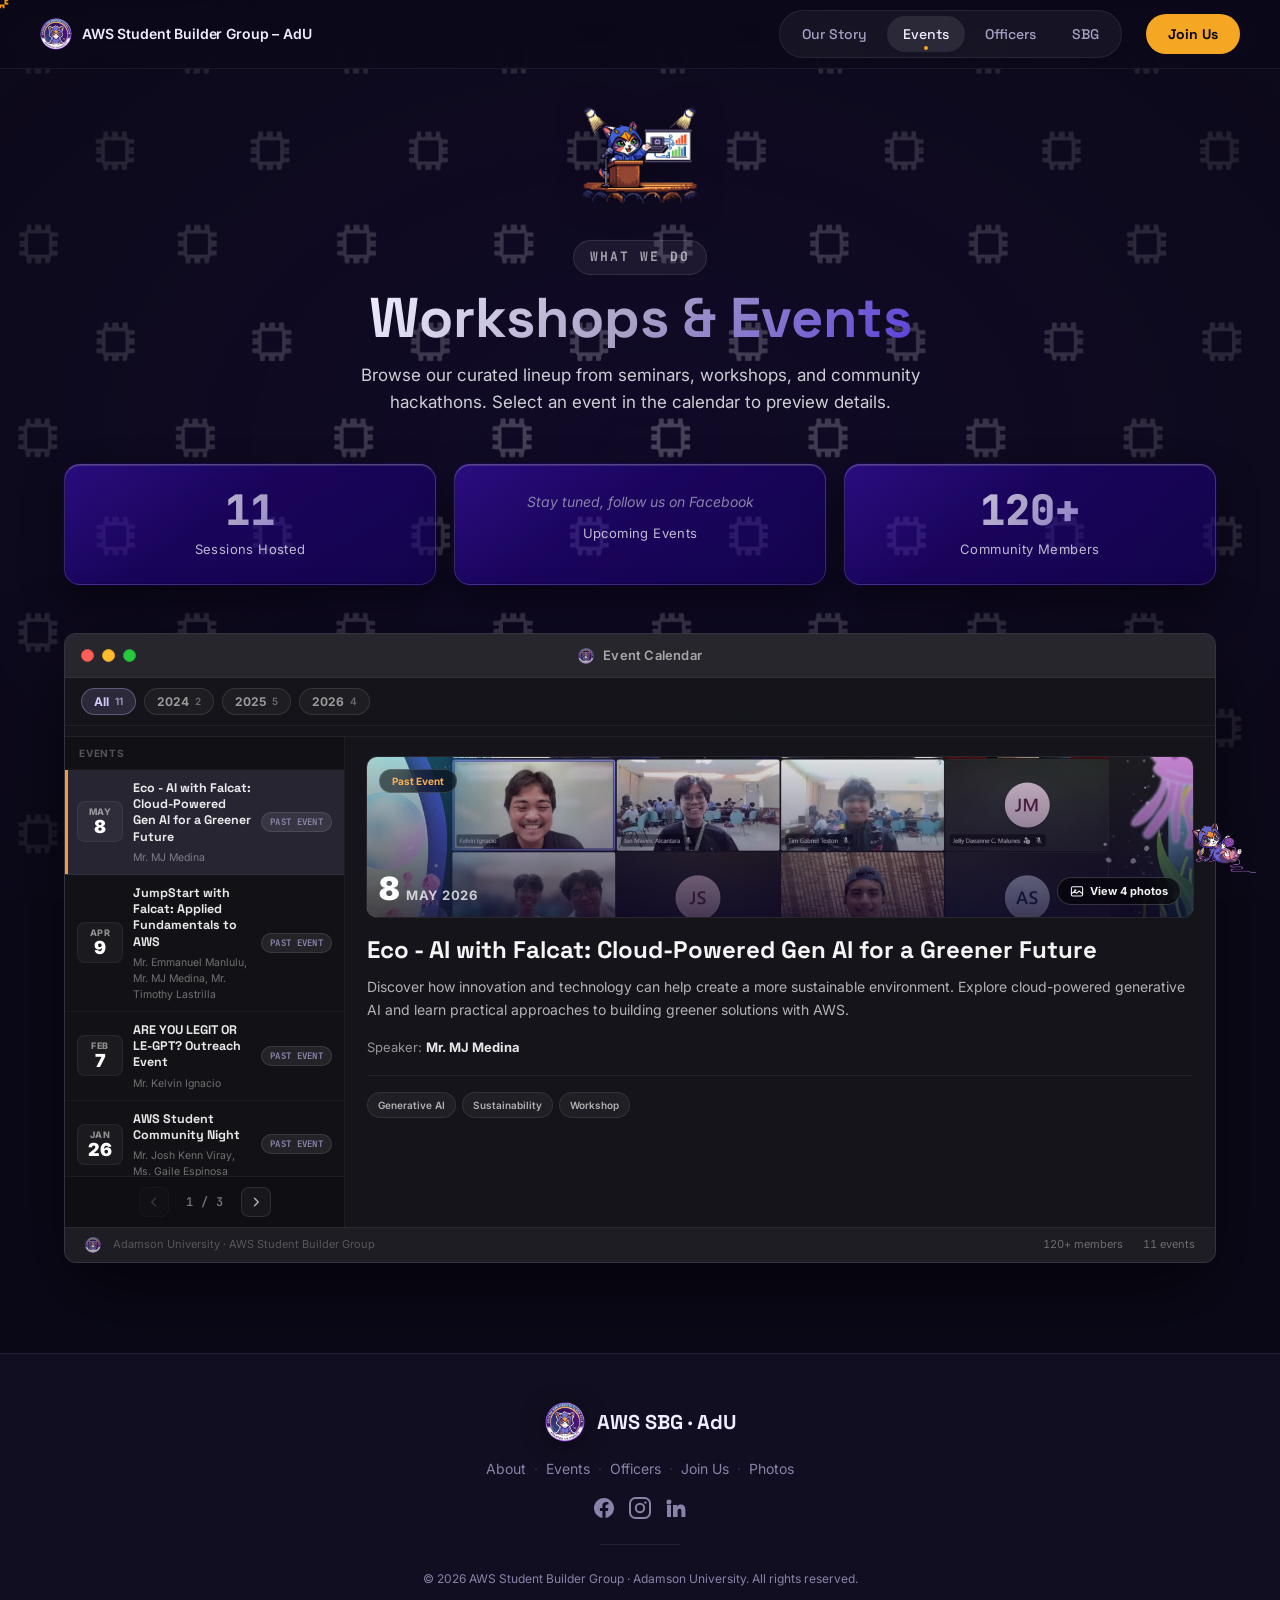
==== commit 9941e2c9: "UX improvements: accessibility, conversion, and trust signals" ====
--- a/events.html
+++ b/events.html
@@ -5,8 +5,6 @@
     <meta name="viewport" content="width=device-width, initial-scale=1.0, user-scalable=yes" />
     <title>All Events · AWS Student Builder Group · Adamson University</title>
     <link rel="icon" type="image/png" href="img/awscatlogo.png" />
-    <link rel="preconnect" href="https://fonts.cdnfonts.com" crossorigin />
-    <link rel="stylesheet" href="https://fonts.cdnfonts.com/css/amazon-ember" />
     <link rel="preconnect" href="https://fonts.googleapis.com" />
     <link rel="preconnect" href="https://fonts.gstatic.com" crossorigin />
     <link rel="stylesheet" href="https://fonts.googleapis.com/css2?family=Space+Grotesk:wght@400;500;600;700&family=Inter:wght@400;500;600&family=JetBrains+Mono:wght@400;500&display=swap" />
@@ -217,9 +215,7 @@
     </div>
 
     <script src="js/navbar.js" defer></script>
-    <script src="js/custom-cursor.js" defer></script>
     <script src="js/events-data.js" defer></script>
     <script src="js/pages/events.js" defer></script>
-    <script src="js/footer-socials.js" defer></script>
 </body>
 </html>
--- a/css/design-tokens.css
+++ b/css/design-tokens.css
@@ -15,7 +15,7 @@
     --color-accent-glow: rgba(91, 63, 217, 0.15);
     --color-text-primary: #F0EEFF;
     --color-text-secondary: #A89FC5;
-    --color-text-muted: #6B6488;
+    --color-text-muted: #8A82A8;
     --color-border-subtle: rgba(255, 255, 255, 0.07);
     --color-border-active: rgba(255, 255, 255, 0.15);
 
--- a/css/responsive.css
+++ b/css/responsive.css
@@ -26,44 +26,90 @@
     display: block;
 }
 
+/* Skip link — accessibility */
+.skip-link {
+    position: absolute;
+    top: -100px;
+    left: 16px;
+    background: var(--color-accent-orange, #F5A623);
+    color: #0B0918;
+    padding: 12px 24px;
+    border-radius: var(--radius-sm, 8px);
+    font-family: var(--font-display);
+    font-weight: 700;
+    font-size: 14px;
+    z-index: 10000;
+    text-decoration: none;
+    transition: top 0.2s ease;
+}
+
+.skip-link:focus {
+    top: 12px;
+}
+
 /* All interactive elements get consistent transition */
 a, button, [role="button"], input, select, textarea {
     transition: all 0.2s ease;
 }
 
-/* Community photo strip — moving */
+/* Focus-visible — keyboard accessibility */
+:focus-visible {
+    outline: 2px solid var(--color-brand-purple, #5B3FD9);
+    outline-offset: 3px;
+    border-radius: 4px;
+}
+
+a:focus-visible,
+button:focus-visible {
+    outline: 2px solid var(--color-brand-purple, #5B3FD9);
+    outline-offset: 3px;
+}
+
+/* Don't show outline on mouse click */
+:focus:not(:focus-visible) {
+    outline: none;
+}
+
+/* Community photo strip — static grid */
 .community-photo-divider {
     width: 100%;
     overflow: hidden;
     position: relative;
-    height: 220px;
+    display: grid;
+    grid-template-columns: repeat(3, 1fr);
+    gap: 4px;
+    height: 200px;
 }
 
 .community-photo-track {
-    display: flex;
-    gap: 8px;
-    height: 100%;
-    animation: photoSlide 20s linear infinite;
-    width: max-content;
+    display: contents;
 }
 
 .community-photo-track img {
-    height: 100%;
-    width: auto;
+    width: 100%;
+    height: 200px;
     object-fit: cover;
-    border-radius: 8px;
-    filter: brightness(0.8);
-    flex-shrink: 0;
-}
-
-@keyframes photoSlide {
-    0% { transform: translateX(0); }
-    100% { transform: translateX(-50%); }
+    filter: brightness(0.75);
+    display: block;
+}
+
+/* Hide duplicates — only show first 3 */
+.community-photo-track img:nth-child(n+4) {
+    display: none;
 }
 
 @media (max-width: 767px) {
     .community-photo-divider {
+        grid-template-columns: 1fr;
+        height: auto;
+    }
+
+    .community-photo-track img {
         height: 160px;
+    }
+
+    .community-photo-track img:nth-child(n+3) {
+        display: none;
     }
 }
 
@@ -76,6 +122,20 @@
     .custom-cursor,
     .custom-cursor-glow {
         display: none !important;
+    }
+}
+
+/* Reduced motion — respect user preference */
+@media (prefers-reduced-motion: reduce) {
+    .section1-carousel-track,
+    .community-photo-track,
+    .sticker {
+        animation: none !important;
+    }
+
+    *, *::before, *::after {
+        transition-duration: 0.01ms !important;
+        animation-duration: 0.01ms !important;
     }
 }
 
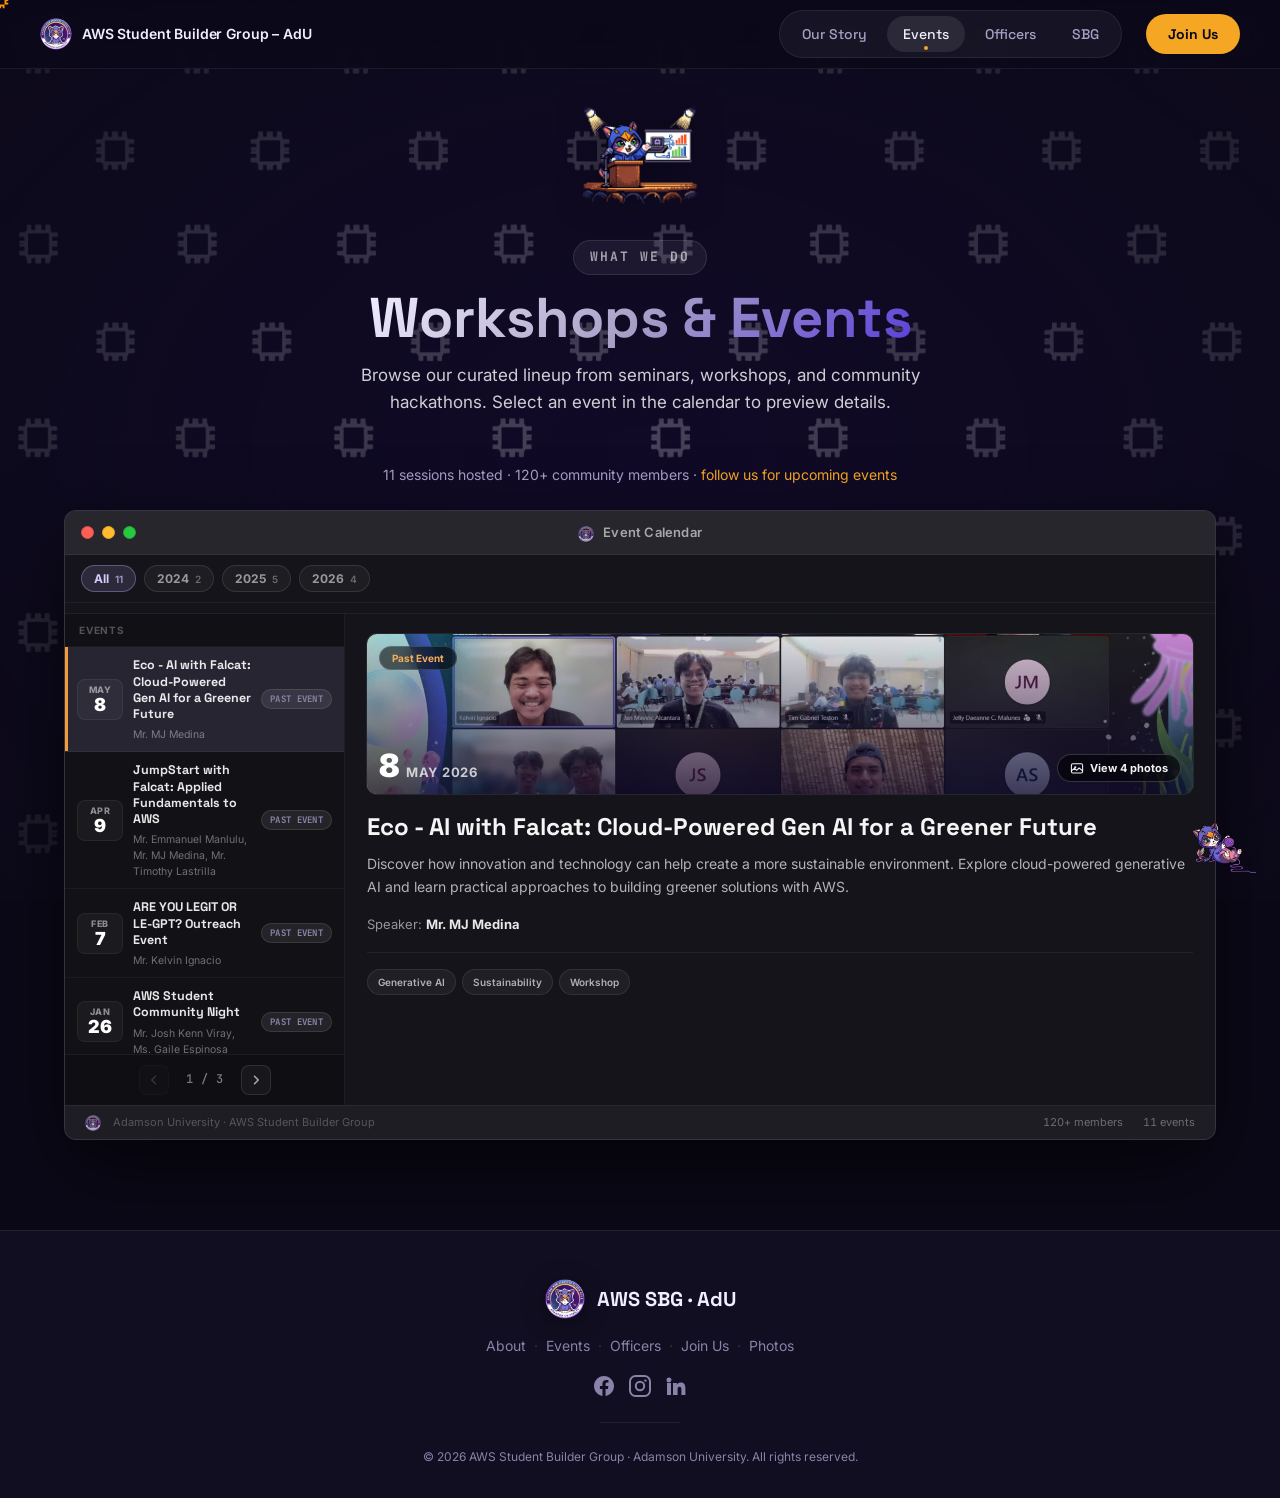
==== commit 2e2fcd74: "feat: suggested prompts, message animations, reduced-motion support, button press feedback" ====
--- a/events.html
+++ b/events.html
@@ -69,20 +69,7 @@
             <p class="events-subtitle">Browse our curated lineup from seminars, workshops, and community hackathons. Select an event in the calendar to preview details.</p>
         </header>
 
-        <div class="ev-stats">
-            <div class="ev-stat">
-                <div class="ev-stat-num">11</div>
-                <div class="ev-stat-label">Sessions Hosted</div>
-            </div>
-            <div class="ev-stat ev-stat--cta">
-                <a href="https://www.facebook.com/awsccadamsonuniversity" target="_blank" rel="noopener noreferrer" class="ev-stat-follow">Stay tuned, follow us on Facebook</a>
-                <div class="ev-stat-label">Upcoming Events</div>
-            </div>
-            <div class="ev-stat">
-                <div class="ev-stat-num">120+</div>
-                <div class="ev-stat-label">Community Members</div>
-            </div>
-        </div>
+        <p class="ev-inline-stats">11 sessions hosted · 120+ community members · <a href="https://www.facebook.com/awsccadamsonuniversity" target="_blank" rel="noopener noreferrer">follow us for upcoming events</a></p>
 
         <div class="ev-finder-wrap">
             <div class="ev-finder-window">
--- a/css/pages/events.css
+++ b/css/pages/events.css
@@ -149,6 +149,24 @@
     color: var(--color-accent-orange);
 }
 
+/* Inline stats text (replaces stat boxes) */
+.ev-inline-stats {
+    text-align: center;
+    font-family: var(--font-body);
+    font-size: var(--text-sm);
+    color: var(--color-text-secondary, #A89FC5);
+    margin: var(--space-lg, 24px) 0;
+}
+
+.ev-inline-stats a {
+    color: var(--color-accent-orange, #F5A623);
+    text-decoration: none;
+}
+
+.ev-inline-stats a:hover {
+    text-decoration: underline;
+}
+
 /* ---------- FINDER WINDOW ---------- */
 .ev-finder-wrap {
     max-width: 1160px;
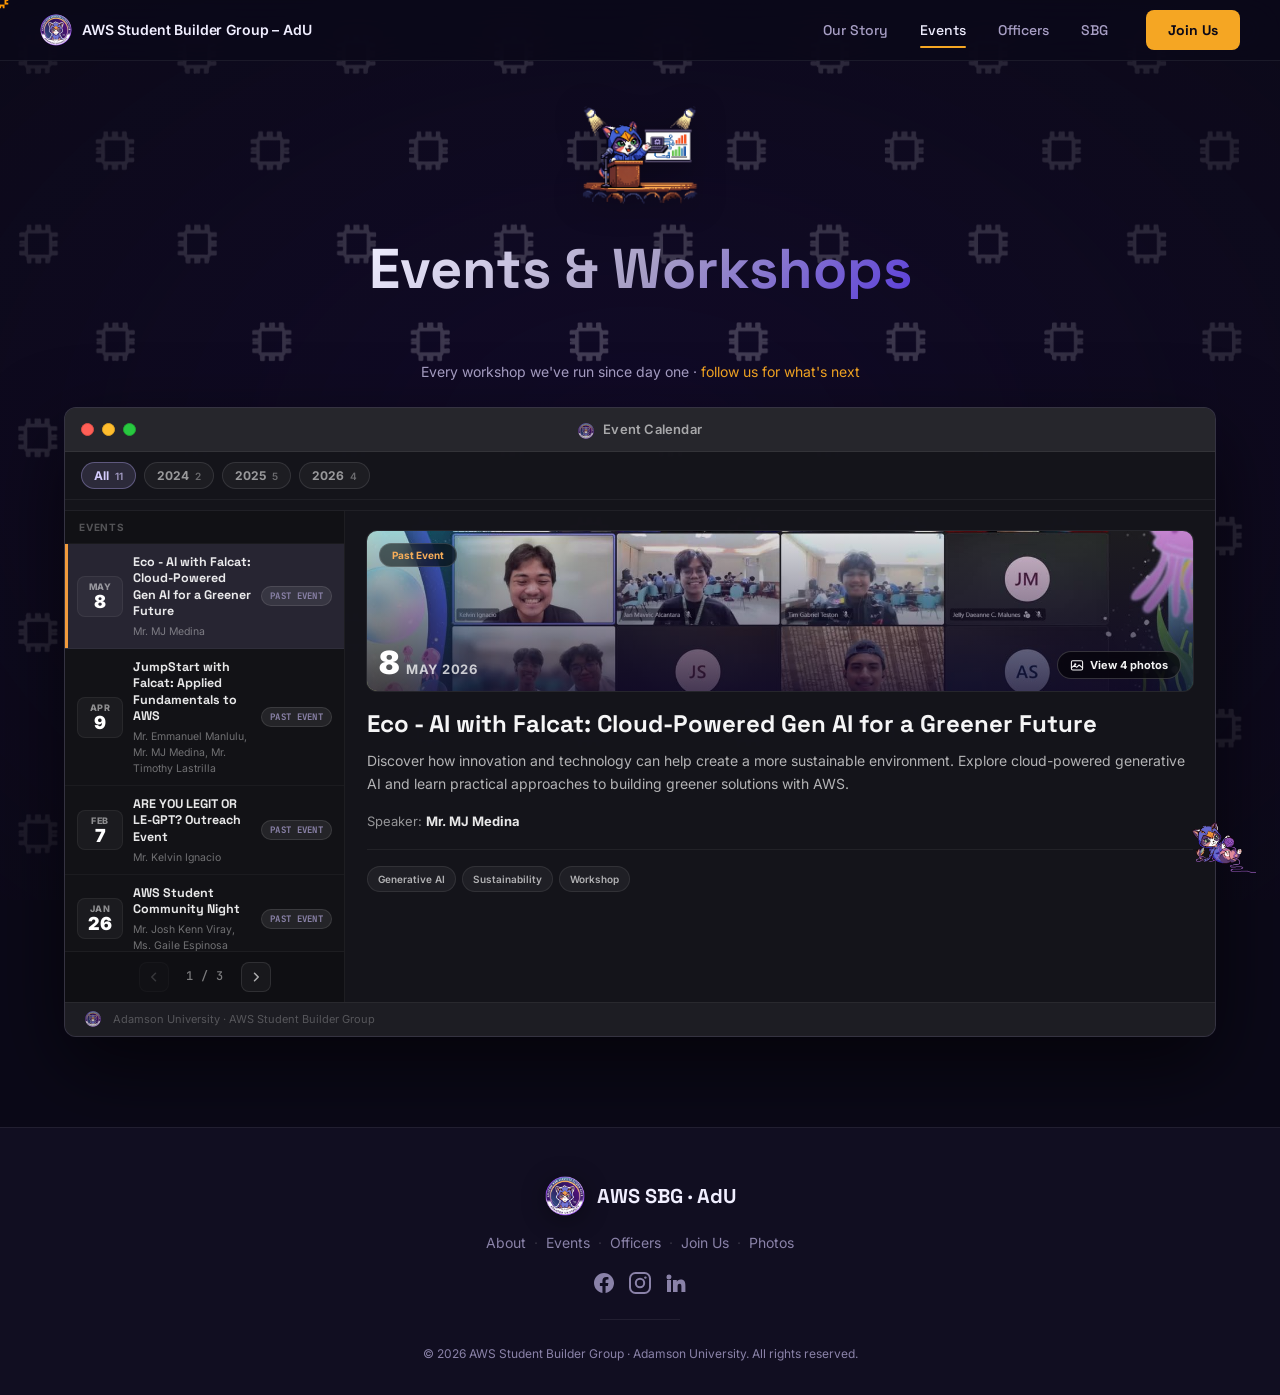
==== commit 4141e4f4: "enahnced the ui" ====
--- a/events.html
+++ b/events.html
@@ -62,14 +62,10 @@
 
         <header class="events-header">
             <img src="img/awscat4.png" alt="" class="page-hero-logo" loading="lazy" decoding="async" />
-            <div>
-                <span class="events-label">What We Do</span>
-            </div>
-            <h1>Workshops &amp; Events</h1>
-            <p class="events-subtitle">Browse our curated lineup from seminars, workshops, and community hackathons. Select an event in the calendar to preview details.</p>
+            <h1>Events & Workshops</h1>
         </header>
 
-        <p class="ev-inline-stats">11 sessions hosted · 120+ community members · <a href="https://www.facebook.com/awsccadamsonuniversity" target="_blank" rel="noopener noreferrer">follow us for upcoming events</a></p>
+        <p class="ev-inline-stats">Every workshop we've run since day one · <a href="https://www.facebook.com/awsccadamsonuniversity" target="_blank" rel="noopener noreferrer">follow us for what's next</a></p>
 
         <div class="ev-finder-wrap">
             <div class="ev-finder-window">
@@ -202,6 +198,7 @@
     </div>
 
     <script src="js/navbar.js" defer></script>
+    <script src="js/custom-cursor.js" defer></script>
     <script src="js/events-data.js" defer></script>
     <script src="js/pages/events.js" defer></script>
 </body>
--- a/css/navbar.css
+++ b/css/navbar.css
@@ -82,15 +82,15 @@
     gap: 12px;
 }
 
-/* Nav links pill container */
+/* Nav links — flat, no pill container */
 .navbar-nav-pill {
     display: flex;
     align-items: center;
     gap: 4px;
-    padding: 5px 6px;
-    background: rgba(255, 255, 255, 0.05);
-    border: 1px solid var(--color-border-subtle);
-    border-radius: var(--radius-pill);
+    padding: 0;
+    background: none;
+    border: none;
+    border-radius: 0;
 }
 
 /* Link wrappers */
@@ -106,10 +106,9 @@
     font-weight: 500;
     color: var(--color-text-secondary);
     text-decoration: none;
-    padding: 7px 16px;
-    border-radius: var(--radius-pill);
+    padding: 7px 14px;
     position: relative;
-    transition: color 0.2s ease, background 0.2s ease;
+    transition: color 0.2s ease;
     white-space: nowrap;
 }
 
@@ -117,21 +116,19 @@
     color: var(--color-text-primary);
 }
 
-/* Active state */
+/* Active state — clean underline */
 .navbar-link.active {
     color: var(--color-text-primary);
-    background: rgba(255, 255, 255, 0.09);
 }
 
 .navbar-link.active::after {
     content: '';
     position: absolute;
-    bottom: 2px;
-    left: 50%;
-    transform: translateX(-50%);
-    width: 4px;
-    height: 4px;
-    border-radius: 50%;
+    bottom: 0;
+    left: 14px;
+    right: 14px;
+    height: 2px;
+    border-radius: 1px;
     background: var(--color-accent-orange);
 }
 
@@ -143,7 +140,7 @@
     color: #0B0918;
     background: var(--color-accent-orange);
     padding: 9px 22px;
-    border-radius: var(--radius-pill);
+    border-radius: var(--radius-sm);
     text-decoration: none;
     white-space: nowrap;
     margin-left: 12px;
@@ -152,7 +149,7 @@
 
 .navbar-cta:hover {
     background: #FFB83F;
-    transform: scale(1.02);
+    transform: translateY(-1px);
 }
 
 .navbar-cta:active {
--- a/css/responsive.css
+++ b/css/responsive.css
@@ -10,6 +10,10 @@
 html, body {
     overflow-x: hidden !important;
     max-width: 100vw !important;
+}
+
+html {
+    scroll-behavior: smooth;
 }
 
 body {
@@ -52,6 +56,11 @@
     transition: all 0.2s ease;
 }
 
+/* Cursor pointer on all clickable elements */
+a, button, [role="button"], summary, [tabindex="0"] {
+    cursor: pointer;
+}
+
 /* Focus-visible — keyboard accessibility */
 :focus-visible {
     outline: 2px solid var(--color-brand-purple, #5B3FD9);
@@ -70,15 +79,31 @@
     outline: none;
 }
 
-/* Community photo strip — static grid */
+/* Scroll hint chevron */
+.scroll-hint {
+    position: absolute;
+    bottom: 24px;
+    left: 50%;
+    transform: translateX(-50%);
+    animation: scrollBounce 2s ease-in-out infinite;
+    color: var(--color-text-muted, #8A82A8);
+    opacity: 0.6;
+}
+
+@keyframes scrollBounce {
+    0%, 100% { transform: translateX(-50%) translateY(0); }
+    50% { transform: translateX(-50%) translateY(8px); }
+}
+
+/* Community photo strip — edge-to-edge, no borders */
 .community-photo-divider {
     width: 100%;
     overflow: hidden;
     position: relative;
     display: grid;
     grid-template-columns: repeat(3, 1fr);
-    gap: 4px;
-    height: 200px;
+    gap: 0;
+    height: 240px;
 }
 
 .community-photo-track {
@@ -87,9 +112,8 @@
 
 .community-photo-track img {
     width: 100%;
-    height: 200px;
+    height: 240px;
     object-fit: cover;
-    filter: brightness(0.75);
     display: block;
 }
 
@@ -692,3 +716,9 @@
 .site-footer-bottom {
     display: none !important;
 }
+
+/* Hide redundant stats from all Finder window footers */
+[class$="-finder-footer-items"],
+.section3-footer-items {
+    display: none !important;
+}
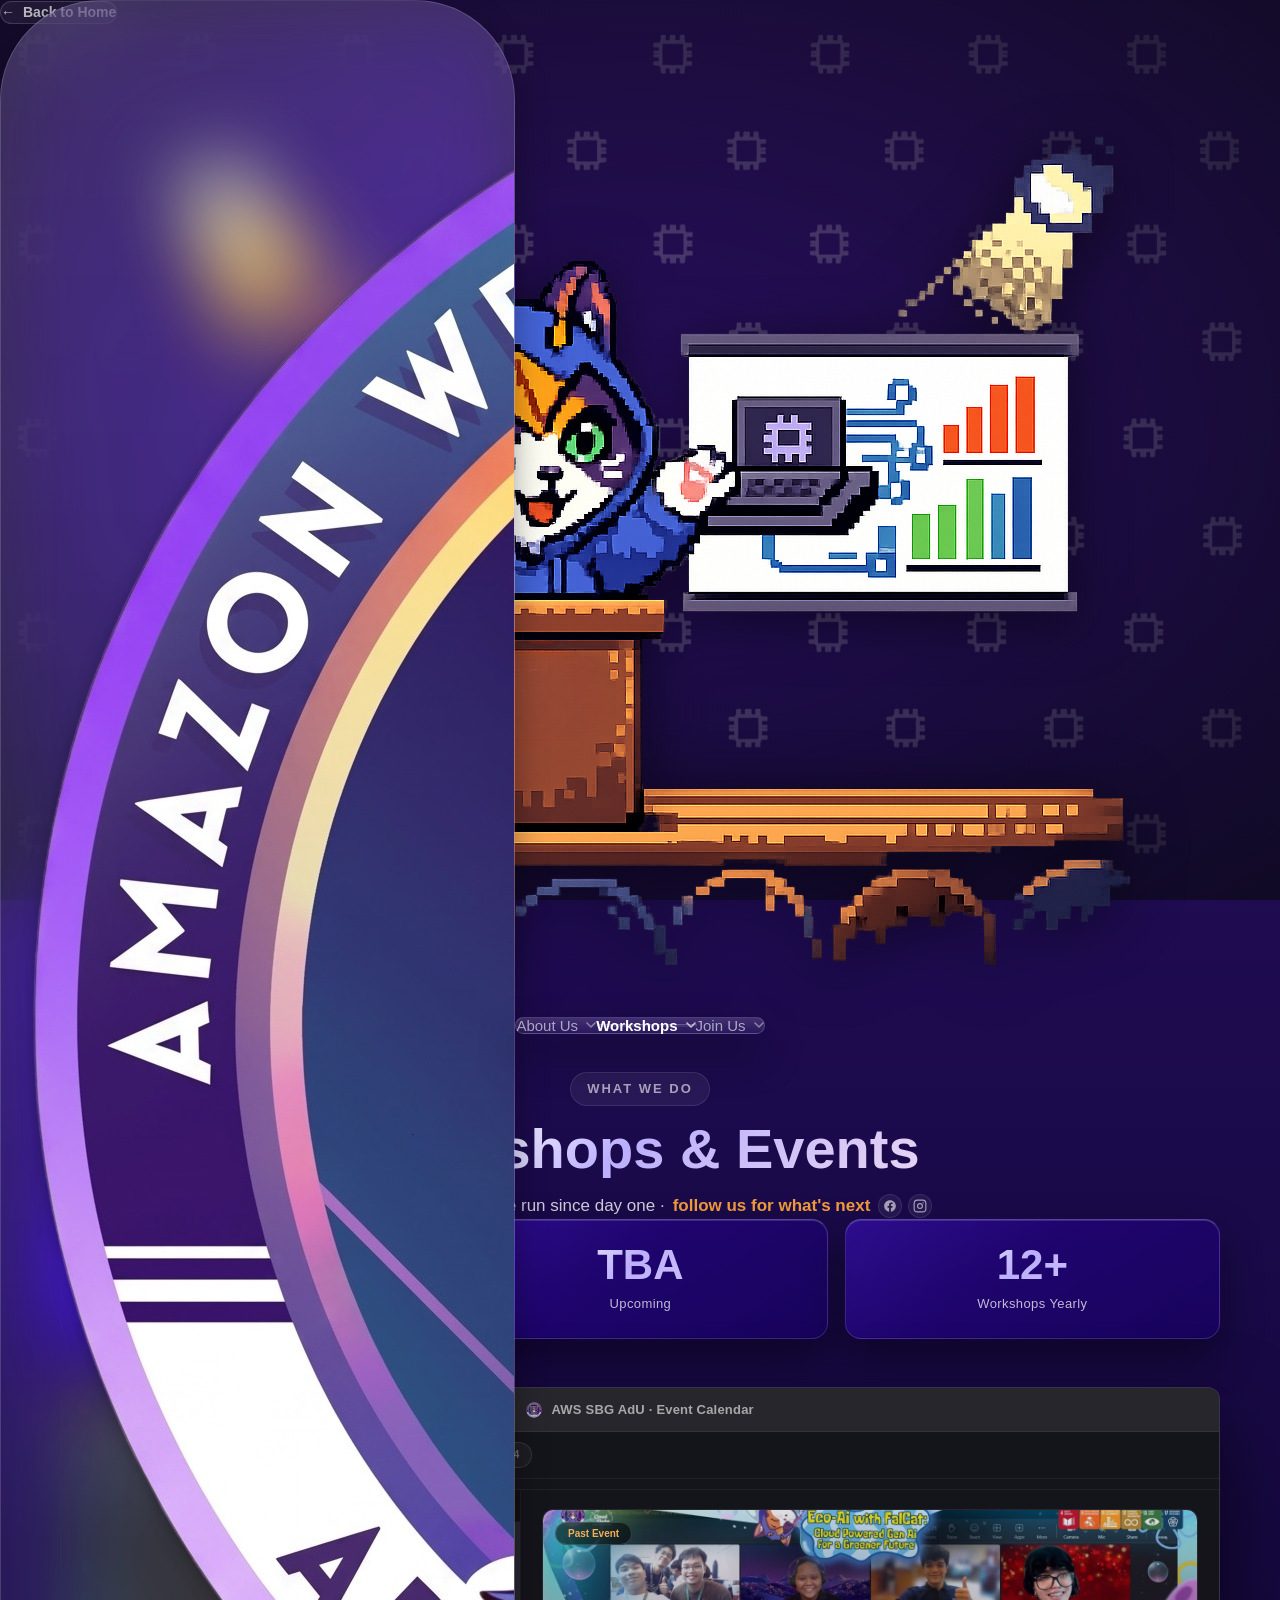
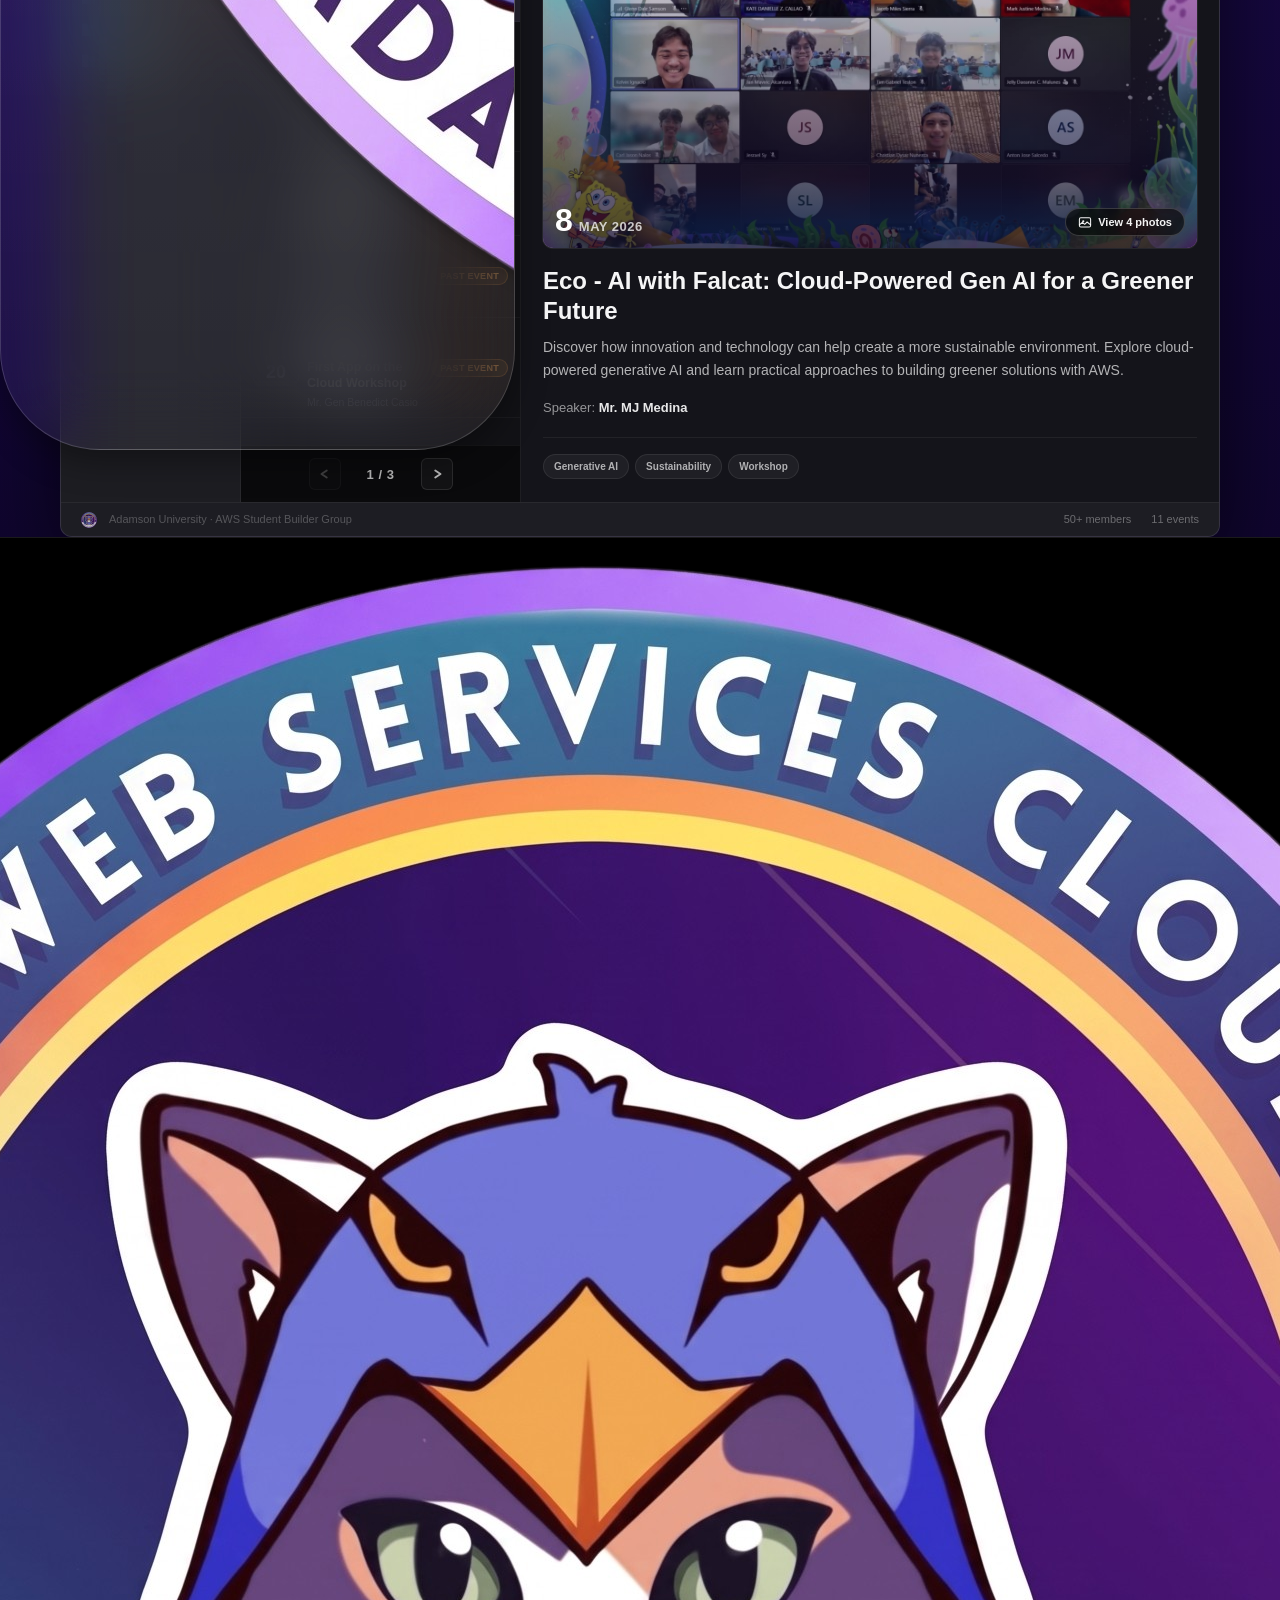
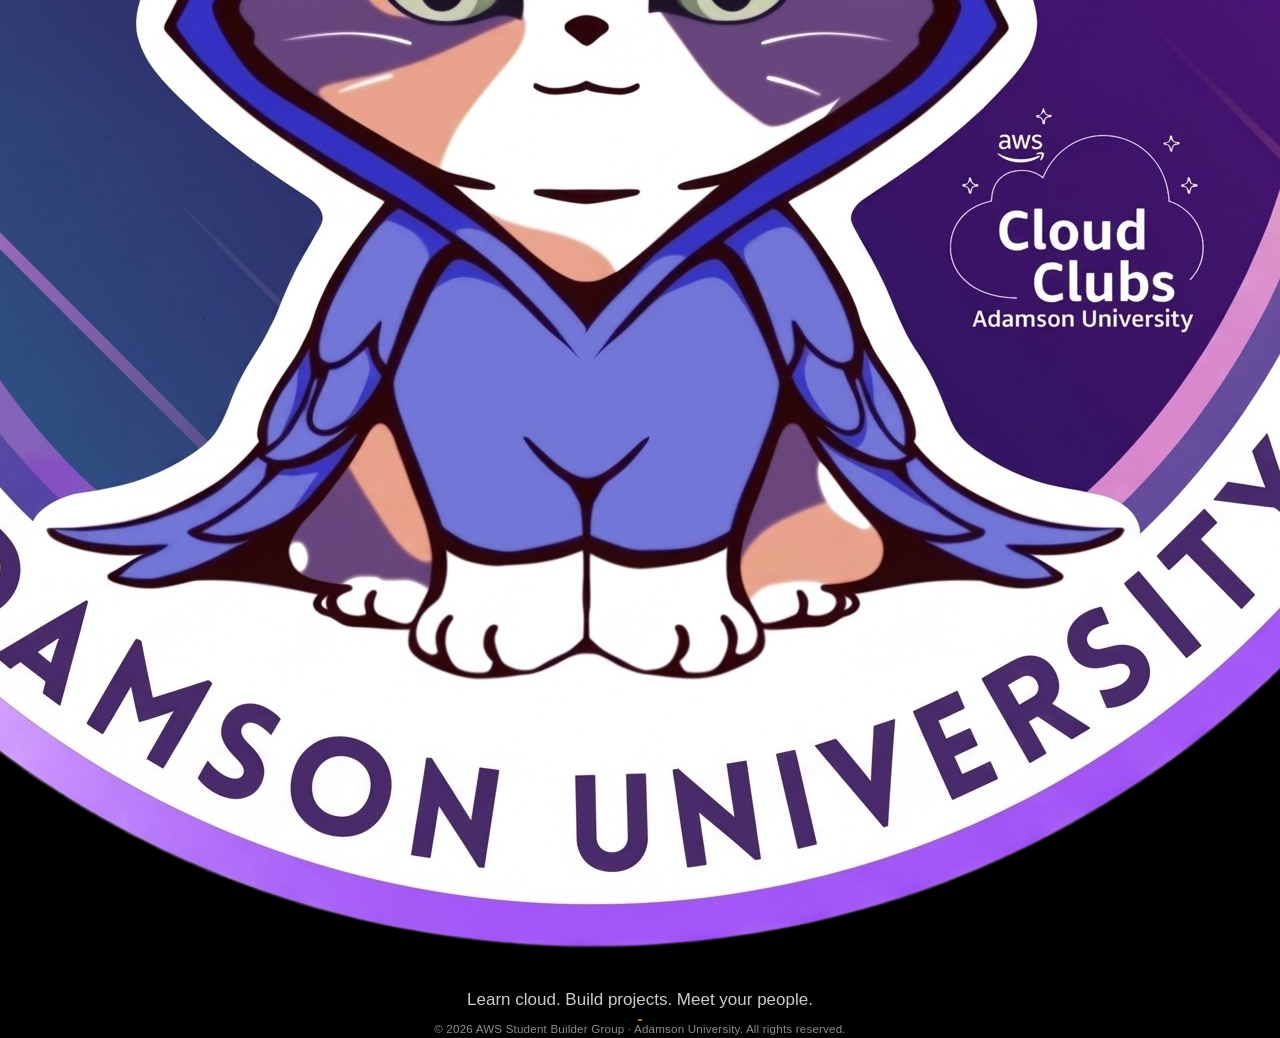
==== commit d5d44686: "Removed a lot of elements and reverted back to the first public release as the basis to fix UI eleme" ====
--- a/events.html
+++ b/events.html
@@ -1,71 +1,113 @@
-﻿<!DOCTYPE html>
+<!DOCTYPE html>
 <html lang="en">
 <head>
     <meta charset="UTF-8" />
     <meta name="viewport" content="width=device-width, initial-scale=1.0, user-scalable=yes" />
     <title>All Events · AWS Student Builder Group · Adamson University</title>
     <link rel="icon" type="image/png" href="img/awscatlogo.png" />
-    <link rel="preconnect" href="https://fonts.googleapis.com" />
-    <link rel="preconnect" href="https://fonts.gstatic.com" crossorigin />
-    <link rel="stylesheet" href="https://fonts.googleapis.com/css2?family=Space+Grotesk:wght@400;500;600;700&family=Inter:wght@400;500;600&family=JetBrains+Mono:wght@400;500&display=swap" />
-
     <link rel="stylesheet" href="css/design-tokens.css" />
     <link rel="stylesheet" href="css/base.css" />
-    <link rel="stylesheet" href="css/navbar.css" />
     <link rel="stylesheet" href="css/desktop-adaptive.css" />
     <link rel="stylesheet" href="css/mobile-layout.css" />
     <link rel="stylesheet" href="css/pages/events.css" />
-    <link rel="stylesheet" href="css/responsive.css" />
 </head>
 <body>
     <div class="custom-cursor-glow" id="custom-cursor-glow" aria-hidden="true"></div>
     <div class="custom-cursor" id="custom-cursor" aria-hidden="true"></div>
 
-    <!-- NAVBAR -->
-    <header class="site-navbar" aria-label="Site navigation">
-        <div class="navbar-inner">
-            <a class="navbar-brand-pill" href="index.html" aria-label="Go to home page">
-                <img src="img/awscatlogo.png" alt="AWS Cat Logo" class="navbar-brand-logo" fetchpriority="high" decoding="async" width="512" height="512" />
-                <span class="navbar-brand-name"><span class="brand-full">AWS Student Builder Group – AdU</span><span class="brand-short">AWS SBG · AdU</span></span>
-            </a>
-
-            <div class="navbar-right">
-                <nav class="navbar-nav-pill" aria-label="Main navigation">
-                    <a class="navbar-link" href="org-history.html">Our Story</a>
-                    <a class="navbar-link active" href="events.html">Events</a>
-                    <a class="navbar-link" href="officers.html">Officers</a>
-                    <a class="navbar-link" href="sbg.html">SBG</a>
-                </nav>
-                <a class="navbar-cta" href="join.html">Join Us</a>
-            </div>
-
-            <button class="navbar-hamburger" type="button" aria-label="Open navigation menu" aria-expanded="false">
-                <span class="navbar-hamburger-line"></span>
-                <span class="navbar-hamburger-line"></span>
-                <span class="navbar-hamburger-line"></span>
-            </button>
-        </div>
-
-        <div class="navbar-mobile-menu" aria-hidden="true">
-            <nav class="navbar-mobile-links" aria-label="Mobile navigation">
-                <a class="navbar-mobile-cta" href="join.html">Join Us</a>
-                <a class="navbar-mobile-link" href="org-history.html">Our Story</a>
-                <a class="navbar-mobile-link" href="events.html">Events</a>
-                <a class="navbar-mobile-link" href="officers.html">Officers</a>
-                <a class="navbar-mobile-link" href="sbg.html">SBG</a>
-            </nav>
-        </div>
+    <!-- TOP BAR WITH LOGO -->
+    <header class="site-header" aria-label="Site header">
+    <a class="top-bar" href="index.html" aria-label="Go to home page">
+        <img src="img/awscatlogo.png" alt="AWS Cat Logo" class="top-bar-logo" />
+        <span class="top-bar-text"><span class="brand-full">AWS Student Builder Group · Adamson University</span><span class="brand-short">AWS SBG · AdU</span></span>
+    </a>
+
+    <!-- NAVIGATION DOCK -->
+    <nav class="liquid-dock">
+        <div class="dock-slider"></div>
+        <div class="dock-item-wrap" id="about-wrap">
+            <button class="dock-item" type="button" aria-haspopup="true" aria-expanded="false" data-dropdown-trigger>
+                About Us
+                <span class="nav-caret" aria-hidden="true">
+                    <svg viewBox="0 0 10 6" width="10" height="6"><path d="M1 1l4 4 4-4" fill="none" stroke="currentColor" stroke-width="1.6" stroke-linecap="round" stroke-linejoin="round"/></svg>
+                </span>
+            </button>
+            <div class="nav-dropdown" role="menu" aria-label="About menu">
+                <a class="nav-dropdown-item primary" href="index.html" role="menuitem">About Overview</a>
+                <div class="nav-dropdown-divider"></div>
+                <a class="nav-dropdown-item" href="org-history.html" role="menuitem">Org History</a>
+                <a class="nav-dropdown-item" href="officers.html" role="menuitem">Officers</a>
+                <a class="nav-dropdown-item" href="sbg.html" role="menuitem">SBG</a>
+            </div>
+        </div>
+        <div class="dock-item-wrap" id="workshops-wrap">
+            <button class="dock-item active" type="button" aria-haspopup="true" aria-expanded="false" data-dropdown-trigger>
+                Workshops
+                <span class="nav-caret" aria-hidden="true">
+                    <svg viewBox="0 0 10 6" width="10" height="6"><path d="M1 1l4 4 4-4" fill="none" stroke="currentColor" stroke-width="1.6" stroke-linecap="round" stroke-linejoin="round"/></svg>
+                </span>
+            </button>
+            <div class="nav-dropdown" role="menu" aria-label="Workshops menu">
+                <a class="nav-dropdown-item" href="index.html#workshops" role="menuitem">Workshops Overview</a>
+                <div class="nav-dropdown-divider"></div>
+                <a class="nav-dropdown-item primary" href="events.html" role="menuitem">View All Events</a>
+            </div>
+        </div>
+        <div class="dock-item-wrap" id="join-wrap">
+            <button class="dock-item" type="button" aria-haspopup="true" aria-expanded="false" data-dropdown-trigger>
+                Join Us
+                <span class="nav-caret" aria-hidden="true">
+                    <svg viewBox="0 0 10 6" width="10" height="6"><path d="M1 1l4 4 4-4" fill="none" stroke="currentColor" stroke-width="1.6" stroke-linecap="round" stroke-linejoin="round"/></svg>
+                </span>
+            </button>
+            <div class="nav-dropdown" role="menu" aria-label="Join menu">
+                <a class="nav-dropdown-item" href="index.html#join" role="menuitem">Join Overview</a>
+                <div class="nav-dropdown-divider"></div>
+                <a class="nav-dropdown-item" href="join.html" role="menuitem">Fill a Form</a>
+            </div>
+        </div>
+    </nav>
     </header>
 
     <!-- PAGE CONTENT -->
     <main class="events-page">
-
+        <a class="events-back" href="index.html">
+            <span class="arrow">←</span>
+            Back to Home
+        </a>
         <header class="events-header">
-            <img src="img/awscat4.png" alt="" class="page-hero-logo" loading="lazy" decoding="async" />
-            <h1>Events & Workshops</h1>
+            <img src="img/awscat4.png" alt="" class="page-hero-logo" />
+            <div>
+                <span class="events-label">What We Do</span>
+            </div>
+            <h1>Workshops &amp; Events</h1>
+            <p class="events-subtitle">
+                Every workshop we've run since day one · <span class="highlight-yellow">follow us for what's next</span>
+                <span class="subtitle-socials">
+                    <a class="subtitle-social" href="https://www.facebook.com/awssbgadamsonuniversity" target="_blank" rel="noopener noreferrer" aria-label="Facebook">
+                        <svg viewBox="0 0 24 24" width="14" height="14" fill="currentColor"><path d="M22 12.06C22 6.5 17.52 2 12 2S2 6.5 2 12.06c0 5 3.66 9.15 8.44 9.94v-7.03H7.9v-2.9h2.54V9.85c0-2.51 1.49-3.9 3.78-3.9 1.09 0 2.24.2 2.24.2v2.46h-1.26c-1.24 0-1.63.77-1.63 1.56v1.88h2.78l-.44 2.9h-2.34V22c4.78-.79 8.44-4.94 8.44-9.94z"/></svg>
+                    </a>
+                    <a class="subtitle-social" href="https://www.instagram.com/awssbg_adu/" target="_blank" rel="noopener noreferrer" aria-label="Instagram">
+                        <svg viewBox="0 0 24 24" width="14" height="14" fill="none" stroke="currentColor" stroke-width="2"><rect x="2" y="2" width="20" height="20" rx="5.5"/><circle cx="12" cy="12" r="4.2"/><circle cx="17.4" cy="6.6" r="1.2" fill="currentColor" stroke="none"/></svg>
+                    </a>
+                </span>
+            </p>
         </header>
 
-        <p class="ev-inline-stats">Every workshop we've run since day one · <a href="https://www.facebook.com/awsccadamsonuniversity" target="_blank" rel="noopener noreferrer">follow us for what's next</a></p>
+        <div class="ev-stats">
+            <div class="ev-stat">
+                <div class="ev-stat-num">11</div>
+                <div class="ev-stat-label">Featured Sessions</div>
+            </div>
+            <div class="ev-stat">
+                <div class="ev-stat-num">TBA</div>
+                <div class="ev-stat-label">Upcoming</div>
+            </div>
+            <div class="ev-stat">
+                <div class="ev-stat-num">12+</div>
+                <div class="ev-stat-label">Workshops Yearly</div>
+            </div>
+        </div>
 
         <div class="ev-finder-wrap">
             <div class="ev-finder-window">
@@ -77,7 +119,7 @@
                     </div>
                     <div class="ev-finder-title">
                         <span class="ev-finder-title-icon" aria-hidden="true"></span>
-                        Event Calendar
+                        AWS SBG AdU · Event Calendar
                     </div>
                     <div class="ev-finder-controls" aria-hidden="true" style="visibility:hidden">
                         <span class="ev-finder-control red"></span>
@@ -87,6 +129,29 @@
                 </div>
 
                 <div class="ev-finder-body">
+                    <aside class="ev-finder-sidebar ev-finder-sidebar--static" id="ev-sidebar" aria-label="Event folders">
+                        <div class="ev-finder-sidebar-item active" aria-current="true">
+                            <span class="icon" aria-hidden="true"></span>All Events
+                        </div>
+                        <div class="ev-finder-sidebar-item">
+                            <span class="icon" aria-hidden="true"></span>Upcoming
+                        </div>
+                        <div class="ev-finder-sidebar-divider"></div>
+                        <div class="ev-finder-sidebar-label">Categories</div>
+                        <div class="ev-finder-sidebar-item">
+                            <span class="icon" aria-hidden="true"></span>Workshops
+                        </div>
+                        <div class="ev-finder-sidebar-item">
+                            <span class="icon" aria-hidden="true"></span>Hands-on Labs
+                        </div>
+                        <div class="ev-finder-sidebar-item">
+                            <span class="icon" aria-hidden="true"></span>Hackathons
+                        </div>
+                        <div class="ev-finder-sidebar-item">
+                            <span class="icon" aria-hidden="true"></span>Community
+                        </div>
+                    </aside>
+
                     <div class="ev-finder-main">
                         <div class="ev-year-strip" id="ev-year-strip" role="tablist" aria-label="Years"></div>
 
@@ -96,7 +161,6 @@
                             <div class="ev-list-panel">
                                 <div class="ev-list-header">Events</div>
                                 <div id="ev-list"></div>
-                                <div id="ev-pagination"></div>
                             </div>
                             <div class="ev-preview-panel" id="ev-preview" aria-live="polite"></div>
                         </div>
@@ -106,7 +170,7 @@
                 <div class="ev-finder-footer">
                     <span><span class="ev-finder-title-icon" aria-hidden="true"></span>Adamson University · AWS Student Builder Group</span>
                     <div class="ev-finder-footer-items">
-                        <span>120+ members</span>
+                        <span>50+ members</span>
                         <span data-finder-footer-events>11 events</span>
                     </div>
                 </div>
@@ -114,42 +178,36 @@
         </div>
     </main>
 
+    <!-- SITE FOOTER -->
     <footer class="site-footer" aria-label="Site footer">
-        <div class="site-footer-inner">
-            <div class="site-footer-columns">
-                <div class="site-footer-brand">
-                    <img src="img/awscatlogo.png" alt="AWS Cat Logo" class="site-footer-logo" loading="lazy" decoding="async" />
-                    <span class="site-footer-brand-name">AWS SBG · AdU</span>
-                </div>
-                <nav class="site-footer-nav" aria-label="Footer navigation">
-                    <a href="index.html">About</a>
-                    <span class="site-footer-nav-dot">·</span>
-                    <a href="events.html">Events</a>
-                    <span class="site-footer-nav-dot">·</span>
-                    <a href="officers.html">Officers</a>
-                    <span class="site-footer-nav-dot">·</span>
-                    <a href="join.html">Join Us</a>
-                    <span class="site-footer-nav-dot">·</span>
-                    <a href="https://www.facebook.com/awsccadamsonuniversity/photos" target="_blank" rel="noopener noreferrer">Photos</a>
-                </nav>
+        <div class="site-footer-card">
+            <div class="site-footer-main">
+                <div class="site-footer-logo-row">
+                    <img src="img/awscatlogo.png" alt="AWS Cat Logo" class="site-footer-logo" />
+                    <div class="site-footer-titles">
+                        <span class="site-footer-title">AWS Student Builder Group</span>
+                        <span class="site-footer-subtitle">Adamson University</span>
+                    </div>
+                </div>
+                <p class="site-footer-desc">
+                    Learn cloud. Build projects. Meet your people.
+                </p>
                 <div class="site-footer-socials">
-                    <a href="https://www.facebook.com/awsccadamsonuniversity" target="_blank" rel="noopener noreferrer" aria-label="Facebook">
-                        <svg viewBox="0 0 24 24" width="32" height="32" fill="currentColor" aria-hidden="true"><path d="M22 12.06C22 6.5 17.52 2 12 2S2 6.5 2 12.06c0 5 3.66 9.15 8.44 9.94v-7.03H7.9v-2.9h2.54V9.85c0-2.51 1.49-3.9 3.78-3.9 1.09 0 2.24.2 2.24.2v2.46h-1.26c-1.24 0-1.63.77-1.63 1.56v1.88h2.78l-.44 2.9h-2.34V22c4.78-.79 8.44-4.94 8.44-9.94z"/></svg>
-                    </a>
-                    <a href="https://www.instagram.com/awscc_adu/" target="_blank" rel="noopener noreferrer" aria-label="Instagram">
-                        <svg viewBox="0 0 24 24" width="32" height="32" fill="none" stroke="currentColor" stroke-width="2" aria-hidden="true"><rect x="2" y="2" width="20" height="20" rx="5.5"/><circle cx="12" cy="12" r="4.2"/><circle cx="17.4" cy="6.6" r="1.2" fill="currentColor" stroke="none"/></svg>
-                    </a>
-                    <a href="https://www.linkedin.com/company/aws-cloud-clubs-adamson-university/" target="_blank" rel="noopener noreferrer" aria-label="LinkedIn">
-                        <svg viewBox="0 0 24 24" width="32" height="32" fill="currentColor" aria-hidden="true"><path d="M4.98 3.5a2.5 2.5 0 11-.02 5 2.5 2.5 0 01.02-5zM3 9h4v12H3zM9 9h3.8v1.64h.05c.53-1 1.83-2.06 3.77-2.06 4.03 0 4.78 2.65 4.78 6.1V21h-4v-5.3c0-1.26-.02-2.9-1.77-2.9-1.77 0-2.04 1.38-2.04 2.8V21H9z"/></svg>
-                    </a>
-                </div>
-            </div>
-            <div class="site-footer-divider"></div>
-            <p class="site-footer-copy">© 2026 AWS Student Builder Group · Adamson University. All rights reserved.</p>
+                    <a class="site-footer-social" href="https://www.facebook.com/awssbgadamsonuniversity" target="_blank" rel="noopener noreferrer" aria-label="Facebook" title="Facebook">
+                        <svg viewBox="0 0 24 24" fill="currentColor" aria-hidden="true"><path d="M22 12.06C22 6.5 17.52 2 12 2S2 6.5 2 12.06c0 5 3.66 9.15 8.44 9.94v-7.03H7.9v-2.9h2.54V9.85c0-2.51 1.49-3.9 3.78-3.9 1.09 0 2.24.2 2.24.2v2.46h-1.26c-1.24 0-1.63.77-1.63 1.56v1.88h2.78l-.44 2.9h-2.34V22c4.78-.79 8.44-4.94 8.44-9.94z"/></svg>
+                    </a>
+                    <a class="site-footer-social" href="https://www.instagram.com/awssbg_adu/" target="_blank" rel="noopener noreferrer" aria-label="Instagram" title="Instagram">
+                        <svg viewBox="0 0 24 24" fill="none" stroke="currentColor" stroke-width="2" aria-hidden="true"><rect x="2" y="2" width="20" height="20" rx="5.5"/><circle cx="12" cy="12" r="4.2"/><circle cx="17.4" cy="6.6" r="1.2" fill="currentColor" stroke="none"/></svg>
+                    </a>
+                </div>
+            </div>
+            <div class="site-footer-bottom">
+                © 2026 AWS Student Builder Group · Adamson University. All rights reserved.
+            </div>
         </div>
     </footer>
 
-    <img src="img/awscat1.png" alt="AWS Cat Sticker" class="sticker" loading="lazy" decoding="async" />
+    <img src="img/awscat1.png" alt="AWS Cat Sticker" class="sticker" />
 
     <div class="ev-gallery-modal" id="ev-gallery-modal" hidden aria-hidden="true" role="dialog" aria-modal="true" aria-labelledby="ev-gallery-modal-title">
         <div class="ev-gallery-backdrop" data-ev-gallery-close></div>
@@ -189,7 +247,7 @@
                 <div class="ev-finder-footer ev-gallery-footer">
                     <span><span class="ev-finder-title-icon" aria-hidden="true"></span>Adamson University · AWS Student Builder Group</span>
                     <div class="ev-finder-footer-items">
-                        <span>120+ members</span>
+                        <span>50+ members</span>
                         <span data-finder-footer-events>11 events</span>
                     </div>
                 </div>
@@ -197,9 +255,10 @@
         </div>
     </div>
 
-    <script src="js/navbar.js" defer></script>
-    <script src="js/custom-cursor.js" defer></script>
-    <script src="js/events-data.js" defer></script>
-    <script src="js/pages/events.js" defer></script>
+    <script src="js/nav-dock.js"></script>
+    <script src="js/events-data.js"></script>
+    <script src="js/pages/events.js"></script>
+    <script src="js/footer-socials.js"></script>
+    <script src="js/mobile-nav.js"></script>
 </body>
 </html>
--- a/css/design-tokens.css
+++ b/css/design-tokens.css
@@ -1,83 +1,81 @@
 /* ============================================================
-   AWS SBG AdU — Design Tokens (v2)
-   All visual decisions flow from these variables.
-   No ad-hoc values anywhere in the codebase.
+   AWS SBG AdU — Design tokens & fluid scale
    ============================================================ */
 
 :root {
-    /* Colors */
-    --color-bg-deep: #0B0918;
-    --color-bg-dark: #110E21;
-    --color-bg-surface: #1A1535;
-    --color-bg-elevated: #241D45;
-    --color-brand-purple: #5B3FD9;
-    --color-accent-orange: #F5A623;
-    --color-accent-glow: rgba(91, 63, 217, 0.15);
-    --color-text-primary: #F0EEFF;
-    --color-text-secondary: #A89FC5;
-    --color-text-muted: #8A82A8;
-    --color-border-subtle: rgba(255, 255, 255, 0.07);
-    --color-border-active: rgba(255, 255, 255, 0.15);
-
-    /* Typography */
-    --font-display: 'Space Grotesk', sans-serif;
-    --font-body: 'Inter', sans-serif;
-    --font-mono: 'JetBrains Mono', monospace;
-
-    /* Type scale */
-    --text-xs: clamp(11px, 1vw, 12px);
-    --text-sm: clamp(13px, 1.2vw, 14px);
-    --text-base: clamp(14px, 1.5vw, 16px);
-    --text-lg: clamp(16px, 2vw, 20px);
-    --text-xl: clamp(20px, 2.5vw, 28px);
-    --text-2xl: clamp(28px, 3.5vw, 40px);
-    --text-3xl: clamp(36px, 4.5vw, 56px);
-    --text-hero: clamp(32px, 5vw, 64px);
-
-    /* Spacing (4px base) */
-    --space-xs: 4px;
-    --space-sm: 8px;
-    --space-md: 16px;
-    --space-lg: 24px;
-    --space-xl: 40px;
-    --space-2xl: 64px;
-    --space-3xl: 96px;
-
-    /* Border radius */
-    --radius-sm: 8px;
-    --radius-md: 12px;
-    --radius-lg: 20px;
-    --radius-pill: 999px;
-
-    /* Legacy compatibility aliases */
-    --bg-gradient: linear-gradient(180deg, #0B0918 0%, #110E21 40%, #0B0918 100%);
-    --accent-gradient: linear-gradient(135deg, #F0EEFF 0%, #A89FC5 50%, #5B3FD9 100%);
-    --aws-orange: #F5A623;
-    --aws-orange-hover: #FFB83F;
-    --font-sans: var(--font-body);
-    --font-heading: var(--font-display);
+    /* Brand */
+    --bg-gradient: linear-gradient(180deg, #2d1066 0%, #1a0a4a 28%, #0d0428 55%, #000000 85%);
+    --accent-gradient: linear-gradient(135deg, #ffffff 18%, #bbaffd 47%, #efdcf1 110%);
+    --glow-purple: rgba(187, 175, 253, 0.65);
+    --glow-deep: rgba(45, 16, 102, 0.5);
+    --glow-light: rgba(239, 220, 241, 0.45);
+    --apple-focus: rgba(10, 132, 255, 0.85);
+    --aws-orange: #f29b3c;
+    --aws-orange-hover: #f7ad58;
+    --font-sans: 'Amazon Ember', -apple-system, BlinkMacSystemFont, 'Segoe UI', Roboto, Helvetica, Arial, sans-serif;
 
     /* Layout */
-    --page-padding: clamp(20px, 5vw, 80px);
-    --content-max: 1400px;
+    --page-padding: clamp(16px, 5vw, 10vw);
+    --content-max: 1200px;
     --ui-scale: 1;
 
-    /* Section padding */
-    --section-pad-v: var(--space-3xl);
-    --section-pad-h: 80px;
+    /* Fluid typography */
+    --text-xs: clamp(0.625rem, 0.58rem + 0.18vw, 0.75rem);
+    --text-sm: clamp(0.8125rem, 0.76rem + 0.22vw, 0.875rem);
+    --text-base: clamp(0.875rem, 0.82rem + 0.26vw, 1rem);
+    --text-md: clamp(0.9375rem, 0.86rem + 0.32vw, 1.0625rem);
+    --text-lg: clamp(1.0625rem, 0.95rem + 0.5vw, 1.25rem);
+    --text-xl: clamp(1.25rem, 1.05rem + 0.9vw, 1.625rem);
+    --text-2xl: clamp(1.5rem, 1.2rem + 1.4vw, 2rem);
+    --text-hero: clamp(1.75rem, 1.15rem + 2.8vw, 3.625rem);
+    --text-subtitle: clamp(0.9375rem, 0.88rem + 0.32vw, 1.0625rem);
+    --text-nav: clamp(0.8125rem, 0.76rem + 0.28vw, 0.9375rem);
+
+    /* Fluid spacing */
+    --space-xs: clamp(4px, 0.25rem, 6px);
+    --space-sm: clamp(8px, 0.5rem, 10px);
+    --space-md: clamp(12px, 0.75rem, 16px);
+    --space-lg: clamp(16px, 1rem, 20px);
+    --space-xl: clamp(20px, 1.25rem, 28px);
+    --space-2xl: clamp(24px, 1.5rem, 32px);
+    --space-3xl: clamp(32px, 2rem, 48px);
+
+    /* Breakpoint references (keep in sync with css/mobile-layout.css + js/mobile-nav.js)
+       Compact layout (stacked):   max-width: 1024px
+       Laptop:                   1025px – 1279px
+       Desktop:                  1280px+
+       Pointer/hover queries are only for cursor + hover effects — not layout tier. */
+    --bp-sm: 360px;
+    --bp-md: 480px;
+    --bp-lg: 768px;
+    --bp-xl: 1024px;
+    --bp-2xl: 1440px;
+}
+
+/* Small desktop: shrink UI proportionally so layout matches large displays.
+   NB: divide by 1440px (a length) so the ratio is unitless — dividing by a
+   bare number yields a length and makes the whole clamp() invalid. */
+@media (min-width: 1025px) and (max-width: 1439px) {
+    :root {
+        --ui-scale: clamp(0.78, 0.55 + 0.45 * (100vw / 1440px), 0.98);
+    }
+}
+
+@media (min-width: 1440px) {
+    :root {
+        --ui-scale: 1;
+    }
 }
 
 @media (max-width: 1024px) {
     :root {
-        --section-pad-v: var(--space-2xl);
-        --section-pad-h: 40px;
         --ui-scale: 1;
+        --page-padding: clamp(20px, 6.5vw, 32px);
     }
 }
 
-@media (max-width: 767px) {
+@media (max-width: 480px) {
     :root {
-        --section-pad-v: 48px;
-        --section-pad-h: 20px;
+        --page-padding: clamp(18px, 6.5vw, 26px);
     }
 }
--- a/css/base.css
+++ b/css/base.css
@@ -1,7 +1,8 @@
 /* ============================================================
    AWS SBG AdU — Base styles & shared chrome (all pages)
-   Font loaded via <link> in HTML (non-blocking).
    ============================================================ */
+
+@import url('https://fonts.cdnfonts.com/css/amazon-ember');
 
 *, *::before, *::after {
     margin: 0;
@@ -119,11 +120,271 @@
 }
 
 /* ============================================================
-   Header — now handled by css/navbar.css
-   Legacy class kept for subpage back-button offset.
+   Header — single fixed bar (brand left, dock centered).
+   Brand and dock live in separate grid tracks so they can never
+   overlap at any width. The `.site-header .x` selectors win over
+   each page's inline `.x` rules so the nav is identical everywhere.
    ============================================================ */
 .site-header {
+    position: fixed;
+    top: 0;
+    left: 0;
+    right: 0;
+    z-index: 9999;
+    display: grid;
+    grid-template-columns: 1fr auto 1fr;
+    align-items: center;
+    column-gap: calc(16px * var(--ui-scale));
+    /* Page-independent padding so the header is identical on every page
+       (subpages override --page-padding, which must not affect the nav). */
+    padding: calc(16px * var(--ui-scale)) clamp(20px, 4vw, 56px);
+    pointer-events: none;
+}
+
+.site-header > * {
+    pointer-events: auto;
+}
+
+.site-header .top-bar {
+    position: static;
+    top: auto;
+    left: auto;
+    right: auto;
+    transform: none;
+    grid-column: 1;
+    justify-self: start;
+    min-width: 0;
+    max-width: 100%;
+    display: flex;
+    align-items: center;
+    gap: calc(10px * var(--ui-scale));
+    height: calc(46px * var(--ui-scale));
+    padding: 0 calc(16px * var(--ui-scale)) 0 calc(8px * var(--ui-scale));
+    border-radius: 100px;
+    background: linear-gradient(180deg, rgba(255, 255, 255, 0.16) 0%, rgba(255, 255, 255, 0.06) 100%);
+    backdrop-filter: blur(40px) saturate(200%);
+    -webkit-backdrop-filter: blur(40px) saturate(200%);
+    border: 1px solid rgba(255, 255, 255, 0.16);
+    box-shadow: 0 12px 32px rgba(0, 0, 0, 0.35);
+    overflow: hidden;
+    box-sizing: border-box;
+    text-decoration: none;
+    color: inherit;
+    cursor: pointer;
+    pointer-events: auto;
+    -webkit-tap-highlight-color: transparent;
+    transition: transform 0.2s ease, box-shadow 0.2s ease;
+}
+
+.site-header .top-bar:hover {
+    box-shadow: 0 14px 36px rgba(0, 0, 0, 0.42);
+}
+
+.site-header .top-bar:active {
+    transform: scale(0.98);
+}
+
+.site-header .top-bar-logo {
+    width: calc(34px * var(--ui-scale));
+    height: calc(34px * var(--ui-scale));
+    border-radius: 8px;
+    object-fit: contain;
+    filter: drop-shadow(0 4px 8px rgba(0, 0, 0, 0.3));
+    flex-shrink: 0;
+}
+
+.site-header .top-bar-text {
+    font-size: var(--text-nav);
+    font-weight: 700;
+    white-space: nowrap;
+    overflow: hidden;
+    text-overflow: ellipsis;
+    min-width: 0;
+    background: var(--accent-gradient);
+    -webkit-background-clip: text;
+    -webkit-text-fill-color: transparent;
+    background-clip: text;
+    letter-spacing: -0.2px;
+    line-height: 1.1;
+}
+
+.top-bar-text .brand-short {
     display: none;
+}
+
+.site-header .liquid-dock {
+    position: relative;
+    top: auto;
+    left: auto;
+    right: auto;
+    transform: none;
+    grid-column: 2;
+    justify-self: center;
+    z-index: 9999;
+    display: flex;
+    align-items: center;
+    padding: calc(6px * var(--ui-scale));
+    background: linear-gradient(180deg, rgba(255, 255, 255, 0.16) 0%, rgba(255, 255, 255, 0.06) 100%);
+    backdrop-filter: blur(40px) saturate(200%);
+    -webkit-backdrop-filter: blur(40px) saturate(200%);
+    border-radius: 100px;
+    border: 1px solid rgba(255, 255, 255, 0.16);
+    box-shadow: 0 20px 40px rgba(0, 0, 0, 0.4);
+}
+
+.site-header .liquid-dock .dock-slider {
+    position: absolute;
+    background: linear-gradient(135deg, rgba(255, 255, 255, 0.12) 0%, rgba(255, 255, 255, 0.04) 100%);
+    backdrop-filter: blur(10px) saturate(130%);
+    -webkit-backdrop-filter: blur(10px) saturate(130%);
+    border-radius: 50px;
+    transition: all 0.4s cubic-bezier(0.25, 1, 0.5, 1);
+    z-index: 10;
+    box-shadow: 0 4px 10px rgba(0, 0, 0, 0.1),
+                inset 0 1px 1px rgba(255, 255, 255, 0.2);
+    height: calc(100% - 12px);
+    top: 6px;
+    left: 0;
+    width: 0;
+    opacity: 0;
+    pointer-events: none;
+}
+
+.site-header .liquid-dock .dock-item {
+    background: transparent;
+    border: none;
+    cursor: pointer;
+    color: rgba(255, 255, 255, 0.6);
+    font-size: var(--text-nav);
+    font-weight: 500;
+    padding: calc(11px * var(--ui-scale)) calc(22px * var(--ui-scale));
+    border-radius: 50px;
+    display: inline-flex;
+    justify-content: center;
+    align-items: center;
+    gap: 6px;
+    white-space: nowrap;
+    line-height: 1;
+    text-decoration: none;
+    transition: color 0.3s ease;
+    position: relative;
+    z-index: 20;
+}
+
+.site-header .liquid-dock .dock-item:hover {
+    color: rgba(255, 255, 255, 0.9);
+}
+
+.site-header .liquid-dock .dock-item.active {
+    color: #ffffff;
+    font-weight: 700;
+}
+
+.dock-item-wrap {
+    position: relative;
+    display: flex;
+    align-items: center;
+}
+
+.nav-caret {
+    display: inline-flex;
+    align-items: center;
+    margin-left: 2px;
+    opacity: 0.7;
+    transition: transform 0.25s ease;
+}
+
+.dock-item-wrap.open .nav-caret {
+    transform: rotate(180deg);
+}
+
+.nav-dropdown {
+    position: absolute;
+    top: calc(100% + 14px);
+    left: 50%;
+    transform: translateX(-50%) translateY(-8px) scale(0.96);
+    transform-origin: top center;
+    min-width: 240px;
+    padding: 8px;
+    background: linear-gradient(180deg, rgba(42, 32, 70, 0.86) 0%, rgba(24, 16, 46, 0.84) 100%);
+    backdrop-filter: blur(34px) saturate(180%);
+    -webkit-backdrop-filter: blur(34px) saturate(180%);
+    border: 1px solid rgba(255, 255, 255, 0.14);
+    border-radius: 16px;
+    box-shadow: 0 24px 50px rgba(0, 0, 0, 0.5), inset 0 1px 1px rgba(255, 255, 255, 0.12);
+    opacity: 0;
+    pointer-events: none;
+    transition: opacity 0.22s ease, transform 0.22s cubic-bezier(0.25, 1, 0.5, 1);
+    z-index: 40;
+}
+
+.dock-item-wrap.open .nav-dropdown {
+    opacity: 1;
+    pointer-events: auto;
+    transform: translateX(-50%) translateY(0) scale(1);
+}
+
+.nav-dropdown::before {
+    content: '';
+    position: absolute;
+    top: -6px;
+    left: 50%;
+    transform: translateX(-50%) rotate(45deg);
+    width: 12px;
+    height: 12px;
+    background: rgba(42, 32, 70, 0.86);
+    border-left: 1px solid rgba(255, 255, 255, 0.14);
+    border-top: 1px solid rgba(255, 255, 255, 0.14);
+    border-radius: 3px 0 0 0;
+}
+
+.nav-dropdown-item {
+    display: flex;
+    align-items: center;
+    gap: 12px;
+    padding: 10px 14px;
+    border-radius: 10px;
+    color: rgba(255, 255, 255, 0.85);
+    font-size: var(--text-sm);
+    font-weight: 500;
+    text-decoration: none;
+    cursor: pointer;
+    white-space: nowrap;
+    transition: background 0.18s ease, color 0.18s ease;
+}
+
+.nav-dropdown-item:hover {
+    background: rgba(187, 175, 253, 0.18);
+    color: #fff;
+}
+
+.nav-dropdown-item.primary {
+    background: rgba(187, 175, 253, 0.16);
+    color: #fff;
+    font-weight: 700;
+}
+
+.nav-dropdown-item.primary:hover {
+    background: rgba(187, 175, 253, 0.3);
+}
+
+.nav-dropdown-divider {
+    height: 1px;
+    margin: 6px 8px;
+    background: rgba(255, 255, 255, 0.1);
+}
+
+/* Desktop: open dock dropdowns on hover (consistent on every page) */
+@media (hover: hover) and (min-width: 1025px) {
+    .site-header .dock-item-wrap:hover .nav-dropdown {
+        opacity: 1;
+        pointer-events: auto;
+        transform: translateX(-50%) translateY(0) scale(1);
+    }
+
+    .site-header .dock-item-wrap:hover .nav-caret {
+        transform: rotate(180deg);
+    }
 }
 
 /* Subpage shared patterns */
@@ -184,7 +445,7 @@
 .oh-page {
     position: relative;
     z-index: 1;
-    padding: calc(40px * var(--ui-scale)) var(--page-padding) calc(40px * var(--ui-scale));
+    padding: calc(130px * var(--ui-scale)) var(--page-padding) calc(40px * var(--ui-scale));
 }
 
 .join-hero,
--- a/css/desktop-adaptive.css
+++ b/css/desktop-adaptive.css
@@ -9,7 +9,7 @@
     .events-page,
     .of-page,
     .oh-page {
-        padding-top: calc(32px * var(--ui-scale));
+        padding-top: calc(110px * var(--ui-scale));
     }
 }
 
@@ -255,6 +255,7 @@
         max-width: clamp(300px, 32vw, 520px);
         text-align: left;
         align-self: center;
+        margin-top: clamp(20px, 4.5vh, 50px);
     }
 
     .home-page .section1-hero-logo {
@@ -542,7 +543,7 @@
     }
 
     .home-page .section1-content h1 .section1-title {
-        font-size: clamp(1.5rem, 2.6vw, 2.1rem);
+        font-size: clamp(2.2rem, 3.2vw, 3.1rem);
         line-height: 1.06;
     }
 
@@ -596,7 +597,7 @@
     }
 
     .home-page .section1-content h1 .section1-title {
-        font-size: clamp(1.35rem, 2.1vw, 1.75rem);
+        font-size: clamp(1.85rem, 2.8vw, 2.6rem);
     }
 
     .home-page .section1-lead {
@@ -771,7 +772,7 @@
 
 .home-page.desktop-zoom-stack .section1-content h1 .section1-title {
     align-items: center;
-    font-size: clamp(1.65rem, 4vw, 2rem);
+    font-size: clamp(2rem, 5vw, 2.6rem);
 }
 
 .home-page.desktop-zoom-stack .section1-content h1 .section1-title .section1-title-line1,
@@ -975,38 +976,27 @@
 }
 
 /* ============================================================
-   Large tablet landscape (iPad Pro, Surface Pro 7, etc.)
-   Width > 1024px but short viewport — prevent full-height stretch
-   and vw-based slide min-widths, while keeping the card sized to
-   fill the hero column (between iPad mini and desktop laptop).
+   iPad / tablet — keep Section 1 slideshow slides rectangular
+   (Mini, Air, Pro — portrait & landscape). Flex-grown media
+   height was squaring the 65%-width carousel slides.
    ============================================================ */
-@media (min-width: 1025px) and (max-width: 1440px) and (max-height: 1024px) {
+@media (min-width: 1025px) and (max-width: 1366px) {
     .home-page .section1-card-wrapper {
-        flex: 1 1 clamp(520px, 50vw, 780px);
-        min-width: 0;
-        max-width: min(780px, 58vw);
         align-self: center;
         height: auto;
-        padding-top: clamp(20px, 3.5vh, 44px);
-        padding-bottom: clamp(20px, 3.5vh, 44px);
     }
 
     .home-page .section1-glass-card {
         flex: 0 1 auto;
-        width: 100%;
-        max-width: 100%;
         height: auto;
         max-height: none;
     }
 
     .home-page .section1-card-media {
         flex: 0 0 auto;
-        width: calc(100% - clamp(28px, 3vw, 36px));
-        margin: clamp(12px, 1.5vh, 16px) clamp(14px, 1.8vw, 18px) 0;
-        height: auto;
-        aspect-ratio: 16 / 10;
-        min-height: clamp(240px, 30vh, 300px);
-        max-height: min(420px, 44vh);
+        height: clamp(220px, 26vh, 275px);
+        min-height: 220px;
+        max-height: 275px;
     }
 
     .home-page .section1-carousel-window,
@@ -1016,26 +1006,8 @@
         min-height: 0;
     }
 
-    .home-page .section1-carousel-window {
-        padding: 0 clamp(14px, 1.8vw, 20px);
-    }
-
-    .home-page .section1-carousel-track {
-        gap: clamp(14px, 1.5vw, 18px);
-    }
-
     .home-page .section1-carousel-slide {
-        flex: 0 0 68%;
-        min-width: 0;
-    }
-
-    .home-page .section1-glass-card h2 {
-        font-size: clamp(1rem, 0.85rem + 0.75vw, 1.5rem);
-        padding: clamp(10px, 1.6vh, 18px) clamp(14px, 2vw, 24px) 0;
-    }
-
-    .home-page .section1-glass-card p {
-        font-size: clamp(0.8125rem, 0.75rem + 0.25vw, 1.0625rem);
-        padding: clamp(8px, 1vh, 12px) clamp(14px, 2vw, 24px) clamp(12px, 1.6vh, 16px);
-    }
-}
+        flex: 0 0 65%;
+        min-width: min(340px, 44vw);
+    }
+}
--- a/css/mobile-layout.css
+++ b/css/mobile-layout.css
@@ -43,7 +43,7 @@
         --mobile-header-top: max(8px, env(safe-area-inset-top));
         --mobile-back-gap: 8px;
         --mobile-back-h: 34px;
-        --mobile-content-top: calc(var(--mobile-back-gap) + var(--mobile-back-h) + 24px);
+        --mobile-content-top: calc(var(--mobile-header-top) + var(--mobile-header-h) + var(--mobile-back-gap) + var(--mobile-back-h) + var(--mobile-page-top-offset));
         --mobile-finder-pad: 14px;
         --mobile-stat-num: 22px;
         --mobile-stat-label: 10px;
@@ -397,19 +397,19 @@
 
     .page-back,
     .events-back {
-        position: sticky !important;
-        top: 8px !important;
-        left: auto !important;
+        position: fixed !important;
+        top: calc(var(--mobile-header-top) + var(--mobile-header-h) + var(--mobile-back-gap)) !important;
+        left: max(var(--mobile-gutter), calc((100vw - var(--mobile-content-max)) / 2)) !important;
         right: auto !important;
         transform: none !important;
-        z-index: 99 !important;
+        z-index: 9999 !important;
         display: inline-flex !important;
         align-items: center !important;
         width: auto !important;
         max-width: calc(100vw - var(--mobile-gutter) * 2) !important;
         font-size: 12px !important;
         padding: 6px 14px !important;
-        margin: 0 0 8px !important;
+        margin: 0 !important;
         white-space: nowrap !important;
     }
 
@@ -1754,7 +1754,7 @@
 
     .section1-lead {
         font-size: var(--mobile-text-base) !important;
-        margin: 0 0 var(--space-md) !important;
+        margin: var(--space-lg) 0 var(--space-md) !important;
     }
 
     .section1-motto {
@@ -2325,14 +2325,3 @@
         margin-bottom: 1.5rem;
     }
 }
-
-/* ---------- New navbar mobile adjustments ---------- */
-@media (max-width: 1024px) {
-    .site-navbar {
-        position: sticky;
-        top: 0;
-        left: 0;
-        right: 0;
-        z-index: 10000;
-    }
-}
--- a/css/pages/events.css
+++ b/css/pages/events.css
@@ -136,37 +136,6 @@
     letter-spacing: 0.4px;
 }
 
-.ev-stat-follow {
-    font-family: var(--font-body);
-    font-size: var(--text-sm);
-    font-style: italic;
-    color: var(--color-text-muted);
-    text-decoration: none;
-    transition: color 0.2s ease;
-}
-
-.ev-stat-follow:hover {
-    color: var(--color-accent-orange);
-}
-
-/* Inline stats text (replaces stat boxes) */
-.ev-inline-stats {
-    text-align: center;
-    font-family: var(--font-body);
-    font-size: var(--text-sm);
-    color: var(--color-text-secondary, #A89FC5);
-    margin: var(--space-lg, 24px) 0;
-}
-
-.ev-inline-stats a {
-    color: var(--color-accent-orange, #F5A623);
-    text-decoration: none;
-}
-
-.ev-inline-stats a:hover {
-    text-decoration: underline;
-}
-
 /* ---------- FINDER WINDOW ---------- */
 .ev-finder-wrap {
     max-width: 1160px;
@@ -192,8 +161,7 @@
     animation: evPulseGlow 4s ease-in-out infinite;
     display: flex;
     flex-direction: column;
-    height: clamp(560px, 70vh, 760px);
-    max-height: 760px;
+    height: 750px;
 }
 
 .ev-finder-titlebar {
@@ -431,25 +399,19 @@
 
 .ev-list-panel {
     border-right: 1px solid rgba(255, 255, 255, 0.05);
-    overflow-y: auto;
+    display: flex;
+    flex-direction: column;
     background: rgba(18, 18, 22, 0.85);
-    display: flex;
-    flex-direction: column;
+    min-height: 0;
 }
 
 #ev-list {
     flex: 1;
     overflow-y: auto;
-    display: flex;
-    flex-direction: column;
-}
-
-#ev-pagination {
-    flex-shrink: 0;
-}
-
-.ev-list-panel::-webkit-scrollbar { width: 3px; }
-.ev-list-panel::-webkit-scrollbar-thumb {
+}
+
+#ev-list::-webkit-scrollbar { width: 3px; }
+#ev-list::-webkit-scrollbar-thumb {
     background: rgba(255, 255, 255, 0.12);
     border-radius: 2px;
 }
@@ -472,10 +434,10 @@
 .ev-list-row {
     display: grid;
     grid-template-columns: 46px 1fr auto;
-    gap: 10px;
+    gap: 8px;
     align-items: center;
     width: 100%;
-    padding: 10px 12px;
+    padding: 8px 12px;
     border: none;
     border-bottom: 1px solid rgba(255, 255, 255, 0.04);
     background: transparent;
@@ -496,7 +458,7 @@
 
 .ev-list-date {
     text-align: center;
-    padding: 4px 0;
+    padding: 2px 0;
     border-radius: 8px;
     background: rgba(255, 255, 255, 0.04);
     border: 1px solid rgba(255, 255, 255, 0.06);
@@ -543,24 +505,21 @@
 }
 
 .ev-list-badge.upcoming {
-    background: rgba(245, 166, 35, 0.15);
-    color: var(--color-accent-orange, #F5A623);
-    border: 1px solid rgba(245, 166, 35, 0.3);
-    font-family: var(--font-mono);
+    background: rgba(40, 200, 64, 0.15);
+    color: #5de878;
+    border: 1px solid rgba(40, 200, 64, 0.3);
 }
 
 .ev-list-badge.featured {
-    background: rgba(255, 255, 255, 0.08);
-    color: var(--color-text-muted, #6B6488);
-    border: 1px solid rgba(255, 255, 255, 0.1);
-    font-family: var(--font-mono);
+    background: rgba(242, 155, 60, 0.15);
+    color: #f7ad58;
+    border: 1px solid rgba(242, 155, 60, 0.35);
 }
 
 .ev-list-badge.past {
     background: rgba(255, 255, 255, 0.06);
-    color: var(--color-text-muted, #6B6488);
-    border: 1px solid rgba(255, 255, 255, 0.08);
-    font-family: var(--font-mono);
+    color: rgba(255, 255, 255, 0.45);
+    border: 1px solid rgba(255, 255, 255, 0.1);
 }
 
 .ev-list-empty {
@@ -570,64 +529,14 @@
     color: rgba(255, 255, 255, 0.35);
 }
 
-/* Pagination controls */
-.ev-pagination {
-    display: flex;
-    align-items: center;
-    justify-content: center;
-    gap: 16px;
-    padding: 10px 16px;
-    border-top: 1px solid rgba(255, 255, 255, 0.06);
-    background: rgba(14, 14, 18, 0.6);
-    flex-shrink: 0;
-    margin-top: auto;
-}
-
-.ev-pagination-btn {
-    display: inline-flex;
-    align-items: center;
-    justify-content: center;
-    width: 30px;
-    height: 30px;
-    border-radius: 8px;
-    border: 1px solid rgba(255, 255, 255, 0.1);
-    background: rgba(255, 255, 255, 0.04);
-    color: rgba(255, 255, 255, 0.65);
-    cursor: pointer;
-    transition: all 0.2s ease;
-    padding: 0;
-}
-
-.ev-pagination-btn:hover:not(:disabled) {
-    background: rgba(187, 175, 253, 0.15);
-    border-color: rgba(187, 175, 253, 0.35);
-    color: #fff;
-    transform: scale(1.05);
-}
-
-.ev-pagination-btn:active:not(:disabled) {
-    transform: scale(0.95);
-}
-
-.ev-pagination-btn:disabled {
-    opacity: 0.25;
-    cursor: not-allowed;
-}
-
-.ev-pagination-info {
-    font-family: var(--font-mono, 'JetBrains Mono', monospace);
-    font-size: 12px;
-    font-weight: 500;
-    color: rgba(255, 255, 255, 0.45);
-    letter-spacing: 0.5px;
-    min-width: 40px;
-    text-align: center;
-}
-
 .ev-preview-panel {
-    overflow-y: auto;
+    display: flex;
+    flex-direction: column;
     padding: 20px 22px 24px;
     position: relative;
+    height: 100%;
+    box-sizing: border-box;
+    overflow-y: auto;
 }
 
 .ev-preview-panel::-webkit-scrollbar { width: 3px; }
@@ -637,7 +546,8 @@
 }
 
 .ev-preview-hero-btn {
-    display: block;
+    display: flex;
+    flex-direction: column;
     width: 100%;
     margin: 0 0 18px;
     padding: 0;
@@ -649,6 +559,8 @@
     color: #ffffff;
     border-radius: 10px;
     transition: transform 0.22s ease, box-shadow 0.22s ease;
+    flex: 1;
+    min-height: 200px;
 }
 
 .ev-preview-hero-btn:hover {
@@ -668,7 +580,8 @@
     position: relative;
     border-radius: 10px;
     overflow: hidden;
-    min-height: 160px;
+    width: 100%;
+    flex: 1;
     background-size: cover;
     background-position: center;
     margin-bottom: 0;
@@ -686,6 +599,15 @@
 .ev-preview-hero--no-image {
     background: linear-gradient(135deg, rgba(42, 32, 70, 0.9) 0%, rgba(24, 16, 46, 0.95) 100%);
     cursor: default;
+    flex: 1;
+    min-height: 200px;
+    margin-bottom: 18px;
+}
+
+.ev-preview-content {
+    flex-shrink: 0;
+    display: flex;
+    flex-direction: column;
 }
 
 .ev-preview-hero-badge {
@@ -1114,6 +1036,7 @@
 @keyframes float { 0%, 100% { transform: translateY(0); } 50% { transform: translateY(-15px); } }
 /* ---------- RESPONSIVE ---------- */
 @media (max-width: 1024px) {
+    .ev-finder-window { height: auto; }
     .ev-finder-sidebar { display: none; }
     .ev-split {
         display: flex;
@@ -1152,3 +1075,97 @@
         font-size: 11px;
     }
 }
+
+/* ---------- EVENTS LIST PAGINATION ---------- */
+.ev-pagination {
+    display: flex;
+    align-items: center;
+    justify-content: center;
+    gap: 16px;
+    padding: 12px;
+    border-top: 1px solid rgba(255, 255, 255, 0.05);
+    background: rgba(10, 10, 12, 0.95);
+    user-select: none;
+    flex-shrink: 0;
+}
+
+.ev-page-btn {
+    display: flex;
+    align-items: center;
+    justify-content: center;
+    width: 32px;
+    height: 32px;
+    border-radius: 6px;
+    border: 1px solid rgba(255, 255, 255, 0.1);
+    background: rgba(255, 255, 255, 0.04);
+    color: rgba(255, 255, 255, 0.7);
+    cursor: pointer;
+    transition: all 0.2s ease;
+    padding: 0;
+}
+
+.ev-page-btn:hover:not(:disabled) {
+    background: rgba(255, 255, 255, 0.08);
+    border-color: rgba(255, 255, 255, 0.2);
+    color: #ffffff;
+}
+
+.ev-page-btn:disabled {
+    opacity: 0.3;
+    cursor: not-allowed;
+}
+
+.ev-page-number {
+    font-family: var(--font-sans);
+    font-size: 13px;
+    font-weight: 600;
+    color: rgba(255, 255, 255, 0.7);
+    letter-spacing: 0.5px;
+    min-width: 48px;
+    text-align: center;
+}
+
+/* ---------- SUBTITLE SOCIALS & HIGHLIGHTS ---------- */
+.events-subtitle {
+    display: inline-flex !important;
+    align-items: center;
+    justify-content: center;
+    gap: 8px;
+    flex-wrap: wrap;
+}
+
+.highlight-yellow {
+    color: #f29b3c;
+    font-weight: 600;
+}
+
+.subtitle-socials {
+    display: inline-flex;
+    align-items: center;
+    gap: 6px;
+    vertical-align: middle;
+}
+
+.subtitle-social {
+    display: flex;
+    align-items: center;
+    justify-content: center;
+    width: 24px;
+    height: 24px;
+    border-radius: 50%;
+    background: rgba(255, 255, 255, 0.06);
+    color: rgba(255, 255, 255, 0.6);
+    border: 1px solid rgba(255, 255, 255, 0.1);
+    transition: all 0.2s ease;
+}
+
+.subtitle-social:hover {
+    background: rgba(242, 155, 60, 0.15);
+    border-color: #f29b3c;
+    color: #f29b3c;
+    transform: translateY(-1px);
+}
+
+.subtitle-social svg {
+    display: block;
+}
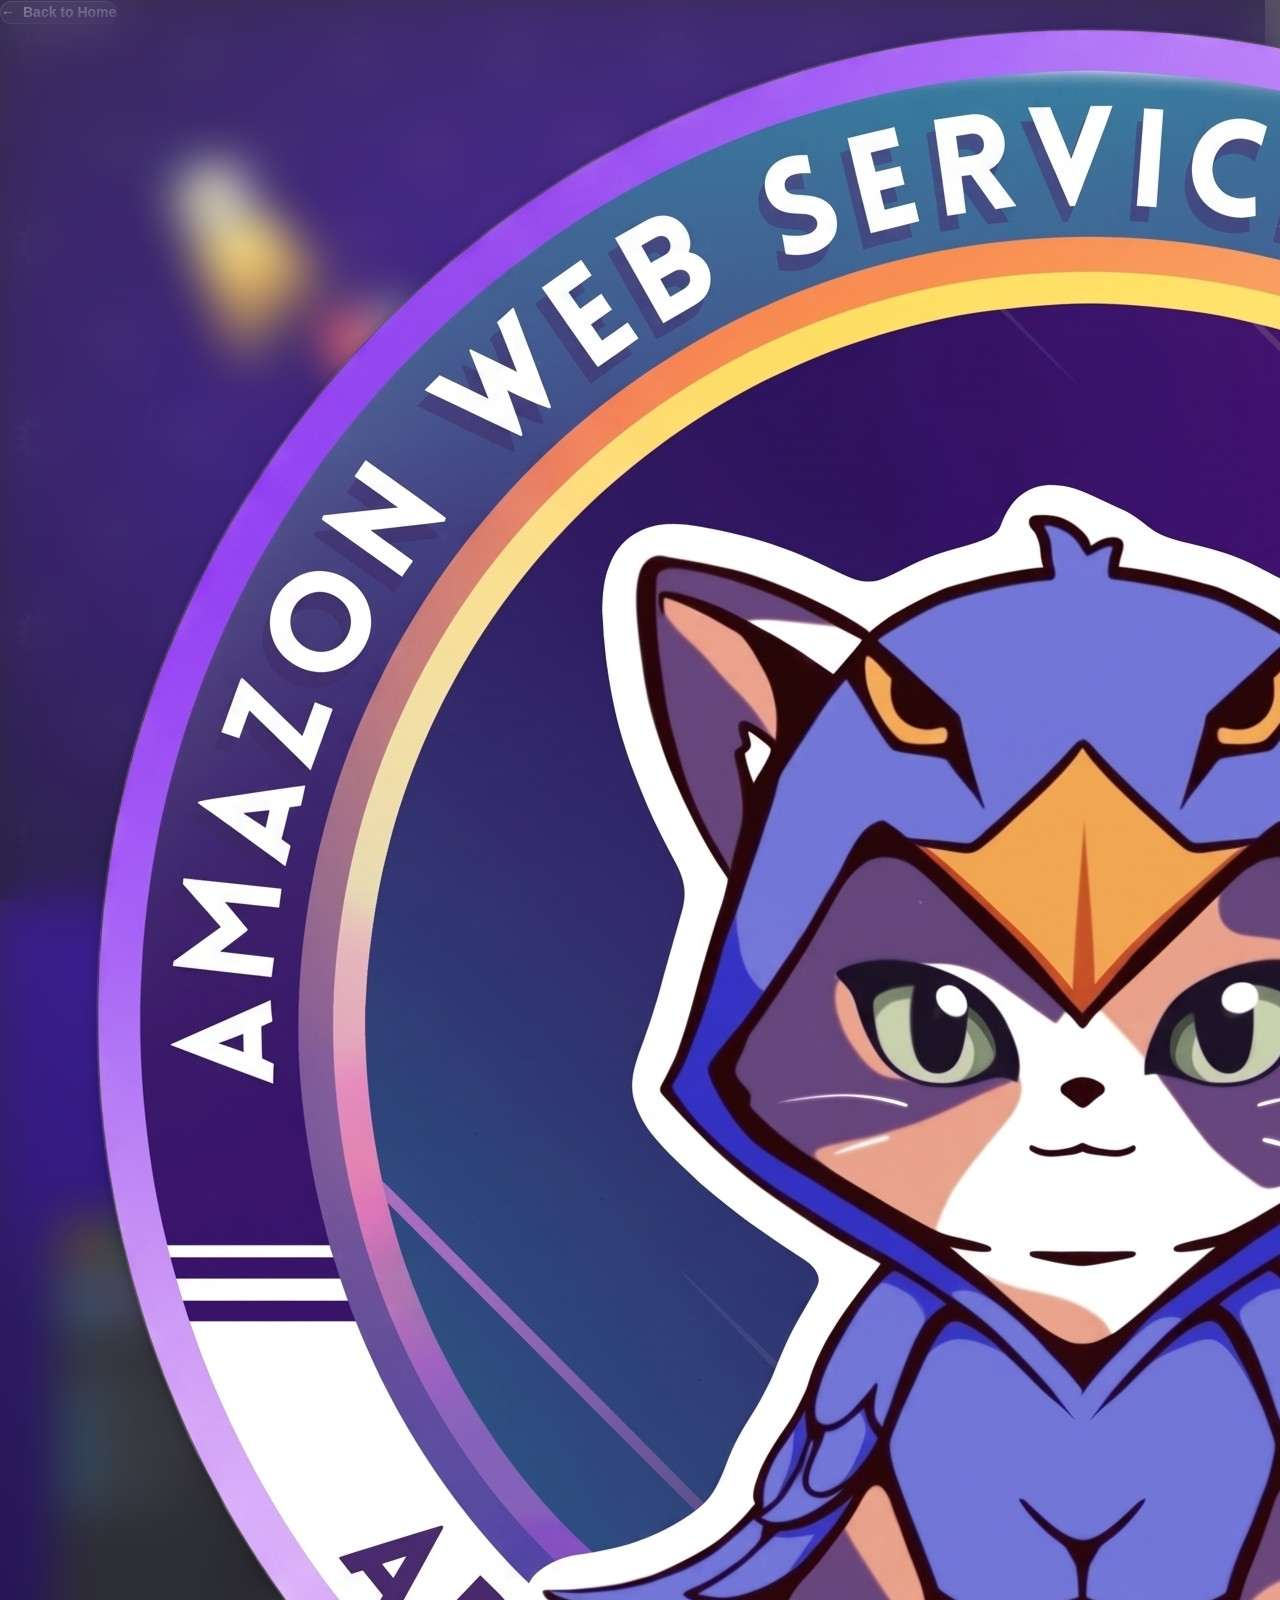
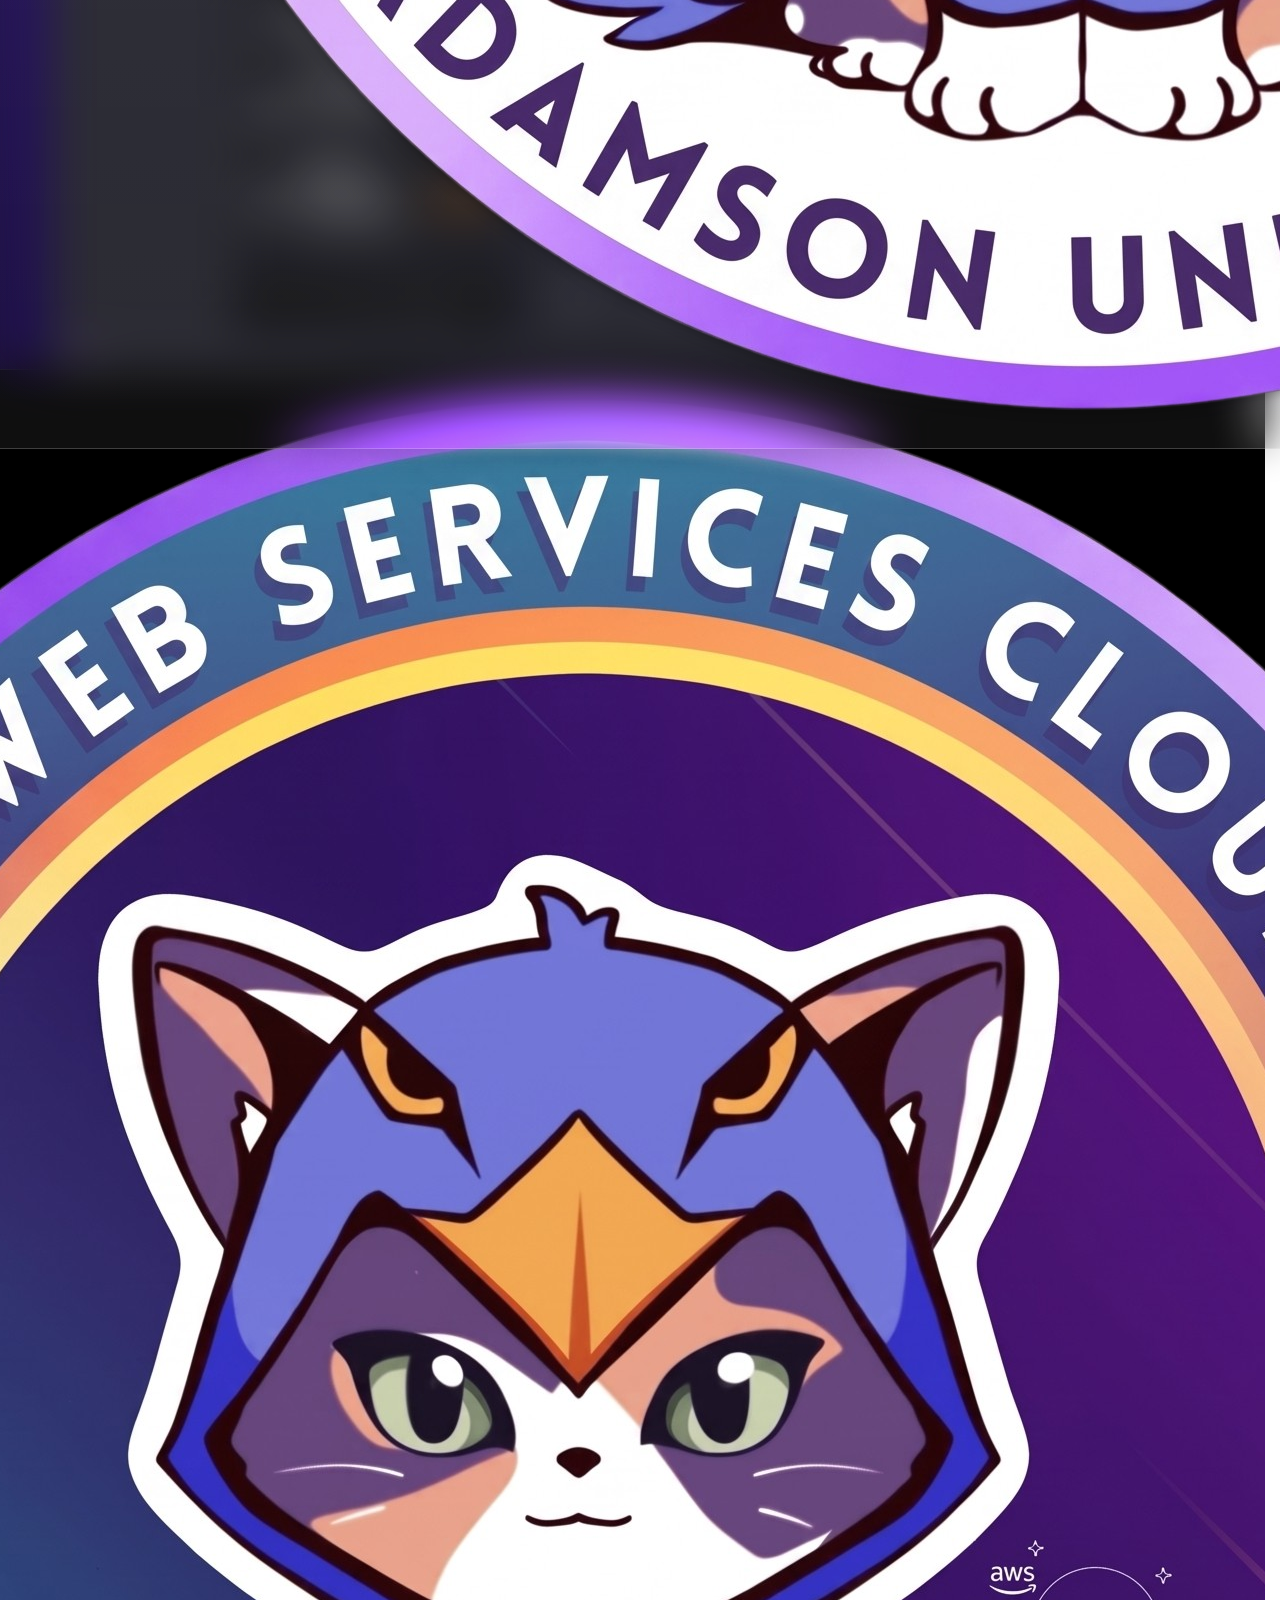
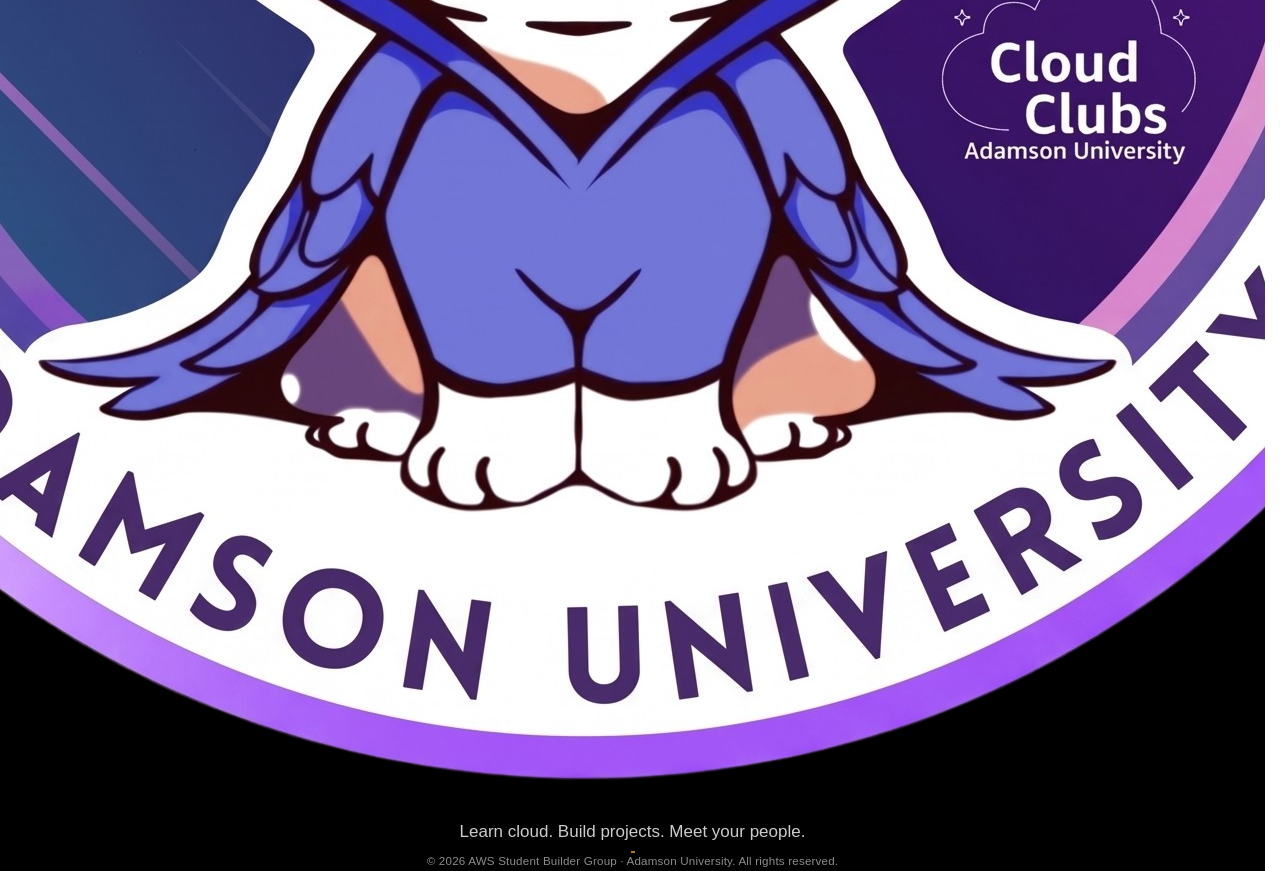
==== commit 6ebd8786: "Navigation bar changes and removed some UI elements, brought down the back to home button a little b" ====
--- a/events.html
+++ b/events.html
@@ -15,58 +15,19 @@
     <div class="custom-cursor-glow" id="custom-cursor-glow" aria-hidden="true"></div>
     <div class="custom-cursor" id="custom-cursor" aria-hidden="true"></div>
 
-    <!-- TOP BAR WITH LOGO -->
+    <!-- NAVIGATION BAR -->
     <header class="site-header" aria-label="Site header">
-    <a class="top-bar" href="index.html" aria-label="Go to home page">
-        <img src="img/awscatlogo.png" alt="AWS Cat Logo" class="top-bar-logo" />
-        <span class="top-bar-text"><span class="brand-full">AWS Student Builder Group · Adamson University</span><span class="brand-short">AWS SBG · AdU</span></span>
-    </a>
-
-    <!-- NAVIGATION DOCK -->
-    <nav class="liquid-dock">
-        <div class="dock-slider"></div>
-        <div class="dock-item-wrap" id="about-wrap">
-            <button class="dock-item" type="button" aria-haspopup="true" aria-expanded="false" data-dropdown-trigger>
-                About Us
-                <span class="nav-caret" aria-hidden="true">
-                    <svg viewBox="0 0 10 6" width="10" height="6"><path d="M1 1l4 4 4-4" fill="none" stroke="currentColor" stroke-width="1.6" stroke-linecap="round" stroke-linejoin="round"/></svg>
-                </span>
-            </button>
-            <div class="nav-dropdown" role="menu" aria-label="About menu">
-                <a class="nav-dropdown-item primary" href="index.html" role="menuitem">About Overview</a>
-                <div class="nav-dropdown-divider"></div>
-                <a class="nav-dropdown-item" href="org-history.html" role="menuitem">Org History</a>
-                <a class="nav-dropdown-item" href="officers.html" role="menuitem">Officers</a>
-                <a class="nav-dropdown-item" href="sbg.html" role="menuitem">SBG</a>
-            </div>
-        </div>
-        <div class="dock-item-wrap" id="workshops-wrap">
-            <button class="dock-item active" type="button" aria-haspopup="true" aria-expanded="false" data-dropdown-trigger>
-                Workshops
-                <span class="nav-caret" aria-hidden="true">
-                    <svg viewBox="0 0 10 6" width="10" height="6"><path d="M1 1l4 4 4-4" fill="none" stroke="currentColor" stroke-width="1.6" stroke-linecap="round" stroke-linejoin="round"/></svg>
-                </span>
-            </button>
-            <div class="nav-dropdown" role="menu" aria-label="Workshops menu">
-                <a class="nav-dropdown-item" href="index.html#workshops" role="menuitem">Workshops Overview</a>
-                <div class="nav-dropdown-divider"></div>
-                <a class="nav-dropdown-item primary" href="events.html" role="menuitem">View All Events</a>
-            </div>
-        </div>
-        <div class="dock-item-wrap" id="join-wrap">
-            <button class="dock-item" type="button" aria-haspopup="true" aria-expanded="false" data-dropdown-trigger>
-                Join Us
-                <span class="nav-caret" aria-hidden="true">
-                    <svg viewBox="0 0 10 6" width="10" height="6"><path d="M1 1l4 4 4-4" fill="none" stroke="currentColor" stroke-width="1.6" stroke-linecap="round" stroke-linejoin="round"/></svg>
-                </span>
-            </button>
-            <div class="nav-dropdown" role="menu" aria-label="Join menu">
-                <a class="nav-dropdown-item" href="index.html#join" role="menuitem">Join Overview</a>
-                <div class="nav-dropdown-divider"></div>
-                <a class="nav-dropdown-item" href="join.html" role="menuitem">Fill a Form</a>
-            </div>
-        </div>
-    </nav>
+        <a class="top-bar" href="index.html" aria-label="Go to home page">
+            <img src="img/awscatlogo.png" alt="AWS Cat Logo" class="top-bar-logo" />
+            <span class="top-bar-text"><span class="brand-full">AWS Student Builder Group – AdU</span><span class="brand-short">AWS SBG – AdU</span></span>
+        </a>
+        <nav class="nav-links" aria-label="Main navigation">
+            <a class="nav-link" href="org-history.html">Our Story</a>
+            <a class="nav-link active" href="events.html">Events</a>
+            <a class="nav-link" href="officers.html">Officers</a>
+            <a class="nav-link" href="sbg.html">SBG</a>
+            <a class="nav-link nav-link--cta" href="join.html">Join Us</a>
+        </nav>
     </header>
 
     <!-- PAGE CONTENT -->
@@ -94,20 +55,7 @@
             </p>
         </header>
 
-        <div class="ev-stats">
-            <div class="ev-stat">
-                <div class="ev-stat-num">11</div>
-                <div class="ev-stat-label">Featured Sessions</div>
-            </div>
-            <div class="ev-stat">
-                <div class="ev-stat-num">TBA</div>
-                <div class="ev-stat-label">Upcoming</div>
-            </div>
-            <div class="ev-stat">
-                <div class="ev-stat-num">12+</div>
-                <div class="ev-stat-label">Workshops Yearly</div>
-            </div>
-        </div>
+
 
         <div class="ev-finder-wrap">
             <div class="ev-finder-window">
--- a/css/base.css
+++ b/css/base.css
@@ -14,6 +14,7 @@
     min-height: 100%;
     background: var(--bg-gradient);
     background-repeat: no-repeat;
+    scrollbar-gutter: stable;
 }
 
 body {
@@ -120,10 +121,8 @@
 }
 
 /* ============================================================
-   Header — single fixed bar (brand left, dock centered).
-   Brand and dock live in separate grid tracks so they can never
-   overlap at any width. The `.site-header .x` selectors win over
-   each page's inline `.x` rules so the nav is identical everywhere.
+   Header — full-width fixed navigation bar.
+   Brand on the left, flat nav links + CTA on the right.
    ============================================================ */
 .site-header {
     position: fixed;
@@ -131,53 +130,32 @@
     left: 0;
     right: 0;
     z-index: 9999;
-    display: grid;
-    grid-template-columns: 1fr auto 1fr;
-    align-items: center;
-    column-gap: calc(16px * var(--ui-scale));
-    /* Page-independent padding so the header is identical on every page
-       (subpages override --page-padding, which must not affect the nav). */
-    padding: calc(16px * var(--ui-scale)) clamp(20px, 4vw, 56px);
-    pointer-events: none;
-}
-
-.site-header > * {
-    pointer-events: auto;
+    display: flex;
+    align-items: center;
+    justify-content: space-between;
+    padding: 0 var(--page-padding);
+    height: calc(72px * var(--ui-scale));
+    background: linear-gradient(180deg, rgba(255, 255, 255, 0.14) 0%, rgba(255, 255, 255, 0.06) 100%);
+    backdrop-filter: blur(24px) saturate(180%);
+    -webkit-backdrop-filter: blur(24px) saturate(180%);
+    border-bottom: 1px solid rgba(255, 255, 255, 0.12);
+    box-shadow: 0 4px 30px rgba(0, 0, 0, 0.2);
 }
 
 .site-header .top-bar {
-    position: static;
-    top: auto;
-    left: auto;
-    right: auto;
-    transform: none;
-    grid-column: 1;
-    justify-self: start;
-    min-width: 0;
-    max-width: 100%;
     display: flex;
     align-items: center;
     gap: calc(10px * var(--ui-scale));
-    height: calc(46px * var(--ui-scale));
-    padding: 0 calc(16px * var(--ui-scale)) 0 calc(8px * var(--ui-scale));
-    border-radius: 100px;
-    background: linear-gradient(180deg, rgba(255, 255, 255, 0.16) 0%, rgba(255, 255, 255, 0.06) 100%);
-    backdrop-filter: blur(40px) saturate(200%);
-    -webkit-backdrop-filter: blur(40px) saturate(200%);
-    border: 1px solid rgba(255, 255, 255, 0.16);
-    box-shadow: 0 12px 32px rgba(0, 0, 0, 0.35);
-    overflow: hidden;
-    box-sizing: border-box;
     text-decoration: none;
     color: inherit;
     cursor: pointer;
-    pointer-events: auto;
     -webkit-tap-highlight-color: transparent;
-    transition: transform 0.2s ease, box-shadow 0.2s ease;
+    transition: opacity 0.2s ease;
+    flex-shrink: 0;
 }
 
 .site-header .top-bar:hover {
-    box-shadow: 0 14px 36px rgba(0, 0, 0, 0.42);
+    opacity: 0.85;
 }
 
 .site-header .top-bar:active {
@@ -187,9 +165,9 @@
 .site-header .top-bar-logo {
     width: calc(34px * var(--ui-scale));
     height: calc(34px * var(--ui-scale));
-    border-radius: 8px;
+    border-radius: 50%;
     object-fit: contain;
-    filter: drop-shadow(0 4px 8px rgba(0, 0, 0, 0.3));
+    filter: drop-shadow(0 2px 6px rgba(0, 0, 0, 0.3));
     flex-shrink: 0;
 }
 
@@ -200,10 +178,11 @@
     overflow: hidden;
     text-overflow: ellipsis;
     min-width: 0;
-    background: var(--accent-gradient);
-    -webkit-background-clip: text;
-    -webkit-text-fill-color: transparent;
-    background-clip: text;
+    color: rgba(255, 255, 255, 0.92);
+    -webkit-text-fill-color: rgba(255, 255, 255, 0.92);
+    background: none;
+    -webkit-background-clip: unset;
+    background-clip: unset;
     letter-spacing: -0.2px;
     line-height: 1.1;
 }
@@ -212,179 +191,59 @@
     display: none;
 }
 
-.site-header .liquid-dock {
-    position: relative;
-    top: auto;
-    left: auto;
-    right: auto;
-    transform: none;
-    grid-column: 2;
-    justify-self: center;
-    z-index: 9999;
-    display: flex;
-    align-items: center;
-    padding: calc(6px * var(--ui-scale));
-    background: linear-gradient(180deg, rgba(255, 255, 255, 0.16) 0%, rgba(255, 255, 255, 0.06) 100%);
-    backdrop-filter: blur(40px) saturate(200%);
-    -webkit-backdrop-filter: blur(40px) saturate(200%);
-    border-radius: 100px;
-    border: 1px solid rgba(255, 255, 255, 0.16);
-    box-shadow: 0 20px 40px rgba(0, 0, 0, 0.4);
-}
-
-.site-header .liquid-dock .dock-slider {
-    position: absolute;
-    background: linear-gradient(135deg, rgba(255, 255, 255, 0.12) 0%, rgba(255, 255, 255, 0.04) 100%);
-    backdrop-filter: blur(10px) saturate(130%);
-    -webkit-backdrop-filter: blur(10px) saturate(130%);
-    border-radius: 50px;
-    transition: all 0.4s cubic-bezier(0.25, 1, 0.5, 1);
-    z-index: 10;
-    box-shadow: 0 4px 10px rgba(0, 0, 0, 0.1),
-                inset 0 1px 1px rgba(255, 255, 255, 0.2);
-    height: calc(100% - 12px);
-    top: 6px;
-    left: 0;
-    width: 0;
-    opacity: 0;
-    pointer-events: none;
-}
-
-.site-header .liquid-dock .dock-item {
-    background: transparent;
-    border: none;
-    cursor: pointer;
-    color: rgba(255, 255, 255, 0.6);
+/* ---- Nav links (right side) ---- */
+.nav-links {
+    display: flex;
+    align-items: center;
+    gap: calc(6px * var(--ui-scale));
+}
+
+.nav-link {
+    color: rgba(255, 255, 255, 0.75);
     font-size: var(--text-nav);
     font-weight: 500;
-    padding: calc(11px * var(--ui-scale)) calc(22px * var(--ui-scale));
-    border-radius: 50px;
-    display: inline-flex;
-    justify-content: center;
-    align-items: center;
-    gap: 6px;
+    text-decoration: none;
+    padding: calc(8px * var(--ui-scale)) calc(16px * var(--ui-scale));
+    border-radius: 6px;
     white-space: nowrap;
     line-height: 1;
-    text-decoration: none;
-    transition: color 0.3s ease;
-    position: relative;
-    z-index: 20;
-}
-
-.site-header .liquid-dock .dock-item:hover {
-    color: rgba(255, 255, 255, 0.9);
-}
-
-.site-header .liquid-dock .dock-item.active {
-    color: #ffffff;
-    font-weight: 700;
-}
-
-.dock-item-wrap {
-    position: relative;
-    display: flex;
-    align-items: center;
-}
-
-.nav-caret {
-    display: inline-flex;
-    align-items: center;
-    margin-left: 2px;
-    opacity: 0.7;
-    transition: transform 0.25s ease;
-}
-
-.dock-item-wrap.open .nav-caret {
-    transform: rotate(180deg);
-}
-
-.nav-dropdown {
-    position: absolute;
-    top: calc(100% + 14px);
-    left: 50%;
-    transform: translateX(-50%) translateY(-8px) scale(0.96);
-    transform-origin: top center;
-    min-width: 240px;
-    padding: 8px;
-    background: linear-gradient(180deg, rgba(42, 32, 70, 0.86) 0%, rgba(24, 16, 46, 0.84) 100%);
-    backdrop-filter: blur(34px) saturate(180%);
-    -webkit-backdrop-filter: blur(34px) saturate(180%);
-    border: 1px solid rgba(255, 255, 255, 0.14);
-    border-radius: 16px;
-    box-shadow: 0 24px 50px rgba(0, 0, 0, 0.5), inset 0 1px 1px rgba(255, 255, 255, 0.12);
-    opacity: 0;
-    pointer-events: none;
-    transition: opacity 0.22s ease, transform 0.22s cubic-bezier(0.25, 1, 0.5, 1);
-    z-index: 40;
-}
-
-.dock-item-wrap.open .nav-dropdown {
-    opacity: 1;
-    pointer-events: auto;
-    transform: translateX(-50%) translateY(0) scale(1);
-}
-
-.nav-dropdown::before {
-    content: '';
-    position: absolute;
-    top: -6px;
-    left: 50%;
-    transform: translateX(-50%) rotate(45deg);
-    width: 12px;
-    height: 12px;
-    background: rgba(42, 32, 70, 0.86);
-    border-left: 1px solid rgba(255, 255, 255, 0.14);
-    border-top: 1px solid rgba(255, 255, 255, 0.14);
-    border-radius: 3px 0 0 0;
-}
-
-.nav-dropdown-item {
-    display: flex;
-    align-items: center;
-    gap: 12px;
-    padding: 10px 14px;
-    border-radius: 10px;
-    color: rgba(255, 255, 255, 0.85);
-    font-size: var(--text-sm);
-    font-weight: 500;
-    text-decoration: none;
-    cursor: pointer;
-    white-space: nowrap;
-    transition: background 0.18s ease, color 0.18s ease;
-}
-
-.nav-dropdown-item:hover {
-    background: rgba(187, 175, 253, 0.18);
-    color: #fff;
-}
-
-.nav-dropdown-item.primary {
-    background: rgba(187, 175, 253, 0.16);
-    color: #fff;
-    font-weight: 700;
-}
-
-.nav-dropdown-item.primary:hover {
-    background: rgba(187, 175, 253, 0.3);
-}
-
-.nav-dropdown-divider {
-    height: 1px;
-    margin: 6px 8px;
+    position: relative;
+    transition: color 0.25s ease, background 0.25s ease;
+}
+
+.nav-link:hover {
+    color: #ffffff;
     background: rgba(255, 255, 255, 0.1);
 }
 
-/* Desktop: open dock dropdowns on hover (consistent on every page) */
-@media (hover: hover) and (min-width: 1025px) {
-    .site-header .dock-item-wrap:hover .nav-dropdown {
-        opacity: 1;
-        pointer-events: auto;
-        transform: translateX(-50%) translateY(0) scale(1);
-    }
-
-    .site-header .dock-item-wrap:hover .nav-caret {
-        transform: rotate(180deg);
-    }
+.nav-link.active {
+    color: #ffffff;
+    font-weight: 600;
+}
+
+/* CTA "Join Us" button — outlined pill with orange/amber border */
+.nav-link--cta {
+    color: #ffffff;
+    background: var(--aws-orange);
+    font-weight: 600;
+    border: 1.5px solid var(--aws-orange);
+    border-radius: 6px;
+    padding: calc(8px * var(--ui-scale)) calc(22px * var(--ui-scale));
+    margin-left: calc(8px * var(--ui-scale));
+    transition: color 0.25s ease, background 0.25s ease, border-color 0.25s ease, box-shadow 0.25s ease;
+}
+
+.nav-link--cta:hover {
+    color: #ffffff;
+    background: var(--aws-orange-hover);
+    border-color: var(--aws-orange-hover);
+    box-shadow: 0 4px 15px rgba(242, 155, 60, 0.4);
+}
+
+.nav-link--cta.active {
+    color: #ffffff;
+    background: var(--aws-orange);
+    border-color: var(--aws-orange);
 }
 
 /* Subpage shared patterns */
--- a/css/mobile-layout.css
+++ b/css/mobile-layout.css
@@ -41,7 +41,7 @@
         --mobile-section-pad: 20px;
         --mobile-page-top-offset: clamp(56px, 14vh, 96px);
         --mobile-header-top: max(8px, env(safe-area-inset-top));
-        --mobile-back-gap: 8px;
+        --mobile-back-gap: 28px;
         --mobile-back-h: 34px;
         --mobile-content-top: calc(var(--mobile-header-top) + var(--mobile-header-h) + var(--mobile-back-gap) + var(--mobile-back-h) + var(--mobile-page-top-offset));
         --mobile-finder-pad: 14px;
@@ -94,7 +94,7 @@
         overflow: visible !important;
     }
 
-    /* Brand pill only consumes what it needs (not the full width) */
+    /* Brand area — flat (no pill) */
     .site-header .top-bar {
         position: static !important;
         left: auto !important;
@@ -109,14 +109,14 @@
         justify-content: flex-start !important;
         text-align: left !important;
         gap: 8px !important;
-        padding: 6px 14px 6px 7px !important;
+        padding: 0 !important;
         height: var(--mobile-header-h) !important;
-        background: var(--mobile-header-glass) !important;
-        backdrop-filter: blur(45px) saturate(200%) !important;
-        -webkit-backdrop-filter: blur(45px) saturate(200%) !important;
-        border: var(--mobile-header-border) !important;
-        border-radius: 26px !important;
-        box-shadow: 0 12px 32px rgba(0, 0, 0, 0.35) !important;
+        background: transparent !important;
+        backdrop-filter: none !important;
+        -webkit-backdrop-filter: none !important;
+        border: none !important;
+        border-radius: 0 !important;
+        box-shadow: none !important;
         overflow: hidden !important;
     }
 
@@ -157,8 +157,8 @@
         display: inline !important;
     }
 
-    /* Hide the desktop dock entirely on mobile */
-    .site-header .liquid-dock {
+    /* Hide the desktop nav links on mobile (mobile-nav.js provides a hamburger menu) */
+    .site-header .nav-links {
         display: none !important;
     }
 
@@ -1747,13 +1747,13 @@
 
     .section1-content h1,
     .section1-content h1 .section1-title {
-        font-size: clamp(1.4rem, 6vw, 1.75rem) !important;
+        font-size: clamp(1.8rem, 7.5vw, 2.8rem) !important;
         align-items: center !important;
         margin-bottom: var(--space-md) !important;
     }
 
     .section1-lead {
-        font-size: var(--mobile-text-base) !important;
+        font-size: clamp(1rem, 3.8vw, 1.35rem) !important;
         margin: var(--space-lg) 0 var(--space-md) !important;
     }
 
@@ -2185,13 +2185,7 @@
         font-size: 10px !important;
     }
 
-    .dock-item {
-        font-size: 10.5px !important;
-        padding: 6px 3px !important;
-    }
-
-    .site-header .top-bar,
-    .site-header .liquid-dock {
+    .site-header .top-bar {
         --mobile-header-pill-px: 14px;
     }
 
@@ -2324,4 +2318,5 @@
     .oh-finder-narrative {
         margin-bottom: 1.5rem;
     }
+
 }
